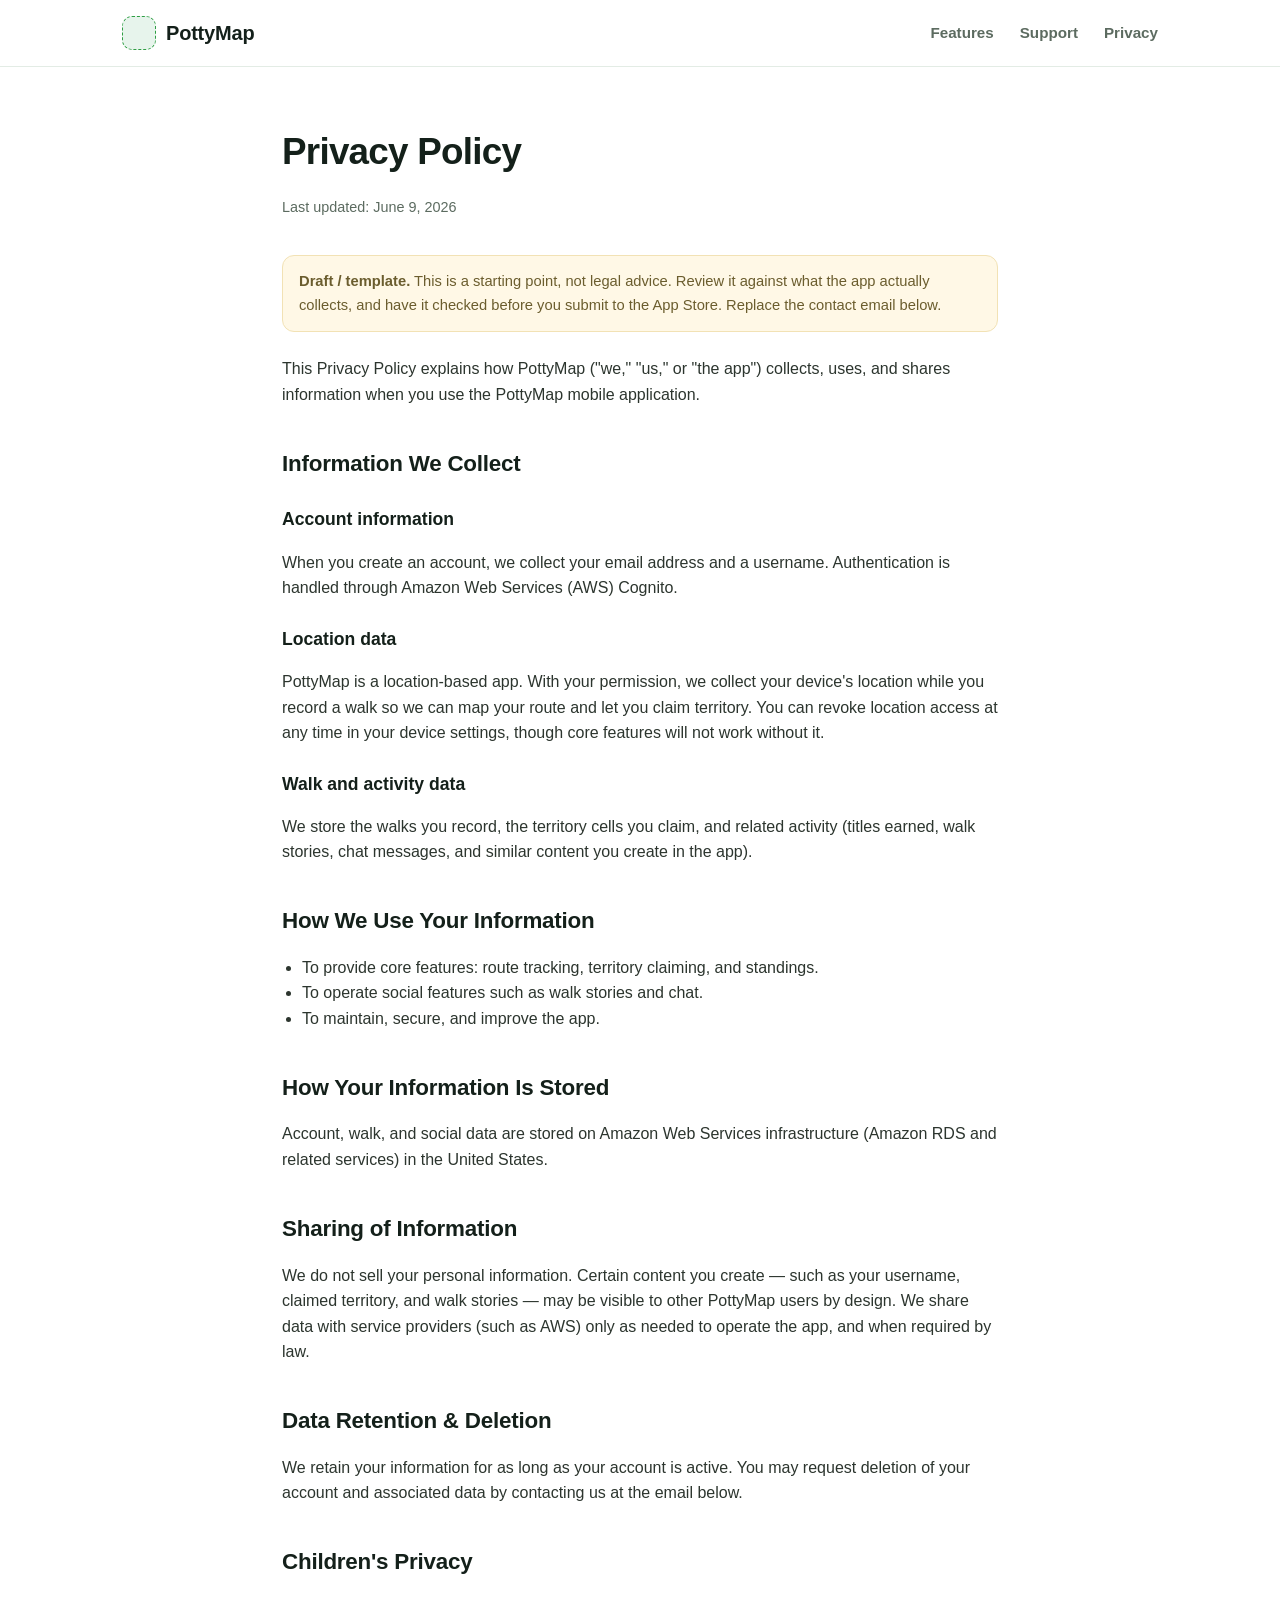
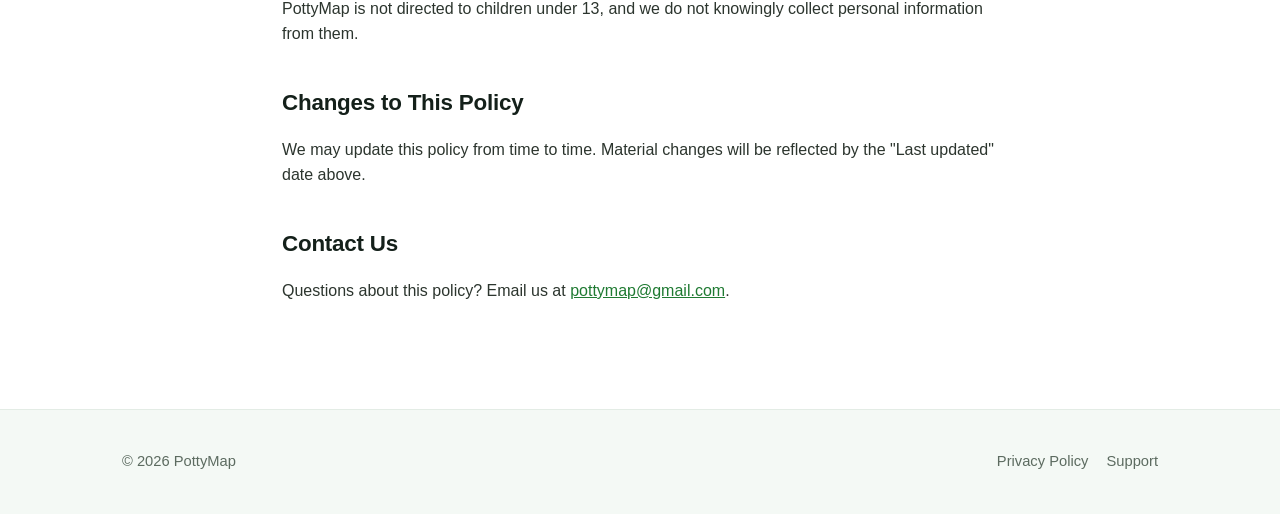
==== privacy.html @ c416c8b4 "Add site pages, images, and rework hero with side-by-side phone screenshots" ====
<!DOCTYPE html>
<html lang="en">
<head>
  <meta charset="UTF-8" />
  <meta name="viewport" content="width=device-width, initial-scale=1.0" />
  <title>Privacy Policy — PottyMap</title>
  <meta name="description" content="How PottyMap collects, uses, and protects your information." />
  <link rel="stylesheet" href="style.css" />
</head>
<body>
  <header class="site-header">
    <div class="container">
      <a class="brand" href="/">
        <span class="logo-mark" aria-hidden="true"></span>
        PottyMap
      </a>
      <nav class="nav">
        <a href="index.html#features">Features</a>
        <a href="support.html">Support</a>
        <a href="privacy.html">Privacy</a>
      </nav>
    </div>
  </header>

  <main class="page">
    <h1>Privacy Policy</h1>
    <p class="updated">Last updated: June 9, 2026</p>

    <div class="note">
      <strong>Draft / template.</strong> This is a starting point, not legal advice.
      Review it against what the app actually collects, and have it checked before
      you submit to the App Store. Replace the contact email below.
    </div>

    <p>
      This Privacy Policy explains how PottyMap ("we," "us," or "the app") collects,
      uses, and shares information when you use the PottyMap mobile application.
    </p>

    <h2>Information We Collect</h2>
    <h3>Account information</h3>
    <p>
      When you create an account, we collect your email address and a username.
      Authentication is handled through Amazon Web Services (AWS) Cognito.
    </p>

    <h3>Location data</h3>
    <p>
      PottyMap is a location-based app. With your permission, we collect your
      device's location while you record a walk so we can map your route and let
      you claim territory. You can revoke location access at any time in your
      device settings, though core features will not work without it.
    </p>

    <h3>Walk and activity data</h3>
    <p>
      We store the walks you record, the territory cells you claim, and related
      activity (titles earned, walk stories, chat messages, and similar content
      you create in the app).
    </p>

    <h2>How We Use Your Information</h2>
    <ul>
      <li>To provide core features: route tracking, territory claiming, and standings.</li>
      <li>To operate social features such as walk stories and chat.</li>
      <li>To maintain, secure, and improve the app.</li>
    </ul>

    <h2>How Your Information Is Stored</h2>
    <p>
      Account, walk, and social data are stored on Amazon Web Services
      infrastructure (Amazon RDS and related services) in the United States.
    </p>

    <h2>Sharing of Information</h2>
    <p>
      We do not sell your personal information. Certain content you create — such
      as your username, claimed territory, and walk stories — may be visible to
      other PottyMap users by design. We share data with service providers (such
      as AWS) only as needed to operate the app, and when required by law.
    </p>

    <h2>Data Retention &amp; Deletion</h2>
    <p>
      We retain your information for as long as your account is active. You may
      request deletion of your account and associated data by contacting us at
      the email below.
    </p>

    <h2>Children's Privacy</h2>
    <p>
      PottyMap is not directed to children under 13, and we do not knowingly
      collect personal information from them.
    </p>

    <h2>Changes to This Policy</h2>
    <p>
      We may update this policy from time to time. Material changes will be
      reflected by the "Last updated" date above.
    </p>

    <h2>Contact Us</h2>
    <p>
      Questions about this policy? Email us at
      <a href="mailto:pottymap@gmail.com">pottymap@gmail.com</a>.
    </p>
  </main>

  <footer class="site-footer">
    <div class="container">
      <span>© 2026 PottyMap</span>
      <div class="footer-links">
        <a href="privacy.html">Privacy Policy</a>
        <a href="support.html">Support</a>
      </div>
    </div>
  </footer>
</body>
</html>
---- style.css ----
/* PottyMap — shared styles
   Plain CSS, no build step. Tweak the variables below to rebrand. */

:root {
  --green: #2f9e44;
  --green-dark: #1f7a32;
  --green-soft: #e7f4ec;
  --ink: #14201a;
  --muted: #5c6b60;
  --bg: #ffffff;
  --bg-soft: #f4f9f5;
  --border: #e3ece5;

  /* accent colors for feature icons */
  --amber: #f59f00;
  --blue: #1c7ed6;
  --pink: #e64980;
  --purple: #7048e8;
  --teal: #0ca678;

  --radius: 18px;
  --maxw: 1080px;
  --font: -apple-system, BlinkMacSystemFont, "Segoe UI", Roboto, Helvetica, Arial, sans-serif;
  --shadow-sm: 0 1px 2px rgba(20, 40, 25, 0.04), 0 6px 18px rgba(20, 40, 25, 0.05);
  --shadow-md: 0 12px 30px rgba(20, 40, 25, 0.10);
  --shadow-lg: 0 34px 64px rgba(20, 40, 25, 0.18);
}

* { box-sizing: border-box; }
html { scroll-behavior: smooth; }

body {
  margin: 0;
  font-family: var(--font);
  color: var(--ink);
  background: var(--bg);
  line-height: 1.6;
  -webkit-font-smoothing: antialiased;
}

a { color: var(--green-dark); }

.container {
  max-width: var(--maxw);
  margin: 0 auto;
  padding: 0 22px;
}

.eyebrow {
  display: inline-block;
  font-size: 0.8rem;
  font-weight: 700;
  letter-spacing: 0.08em;
  text-transform: uppercase;
  color: var(--green-dark);
  margin-bottom: 10px;
}

/* ---------- Header ---------- */
.site-header {
  position: sticky;
  top: 0;
  background: rgba(255, 255, 255, 0.85);
  backdrop-filter: saturate(180%) blur(12px);
  border-bottom: 1px solid var(--border);
  z-index: 20;
}
.site-header .container {
  display: flex;
  align-items: center;
  justify-content: space-between;
  height: 66px;
}
.brand {
  display: flex;
  align-items: center;
  gap: 10px;
  font-weight: 800;
  font-size: 1.25rem;
  letter-spacing: -0.01em;
  color: var(--ink);
  text-decoration: none;
}
/* Logo placeholder — swap for an <img> when a logo exists */
.logo-mark {
  width: 34px;
  height: 34px;
  border-radius: 10px;
  background: var(--green-soft);
  border: 1px dashed var(--green);
}
.nav {
  display: flex;
  align-items: center;
  gap: 26px;
}
.nav a {
  text-decoration: none;
  color: var(--muted);
  font-weight: 600;
  font-size: 0.95rem;
}
.nav a:hover { color: var(--ink); }
.nav .btn { color: #fff; }

/* ---------- Buttons ---------- */
.btn {
  display: inline-block;
  padding: 13px 26px;
  border-radius: 999px;
  font-weight: 700;
  font-size: 0.97rem;
  text-decoration: none;
  border: 1px solid transparent;
  transition: transform 0.08s ease, box-shadow 0.2s ease, background 0.2s ease;
}
.btn:active { transform: translateY(1px); }
.btn-primary {
  background: var(--green);
  color: #fff;
  box-shadow: 0 8px 20px rgba(47, 158, 68, 0.32);
}
.btn-primary:hover { background: var(--green-dark); }
.btn-ghost { background: #fff; color: var(--ink); border-color: var(--border); }
.btn-ghost:hover { background: var(--bg-soft); }
.nav .btn-primary { padding: 10px 20px; box-shadow: none; }

.badge {
  display: inline-flex;
  align-items: center;
  gap: 7px;
  padding: 6px 15px;
  border-radius: 999px;
  background: var(--green-soft);
  color: var(--green-dark);
  font-size: 0.82rem;
  font-weight: 700;
}
.badge::before {
  content: "";
  width: 7px;
  height: 7px;
  border-radius: 50%;
  background: var(--green);
}

/* ---------- Hero ---------- */
.hero {
  position: relative;
  overflow: hidden;
  background:
    radial-gradient(60% 70% at 85% 0%, rgba(47, 158, 68, 0.10), transparent 60%),
    radial-gradient(50% 60% at 0% 100%, rgba(245, 159, 0, 0.10), transparent 55%),
    linear-gradient(180deg, var(--bg-soft), var(--bg));
}
.hero .container {
  display: grid;
  grid-template-columns: 1.05fr 0.95fr;
  gap: 48px;
  align-items: center;
  padding-top: 84px;
  padding-bottom: 84px;
}
.hero h1 {
  font-size: clamp(2.1rem, 5vw, 3.6rem);
  line-height: 1.07;
  letter-spacing: -0.025em;
  margin: 16px 0 18px;
  overflow-wrap: break-word;
}
.hero h1 .hl { color: var(--green-dark); }
.hero-copy p {
  font-size: 1.18rem;
  color: var(--muted);
  max-width: 520px;
  margin: 0 0 30px;
}
.cta-row { display: flex; gap: 14px; flex-wrap: wrap; }

.hero-visual {
  position: relative;
  display: flex;
  justify-content: center;
}
.hero-visual::before {
  content: "";
  position: absolute;
  width: 360px;
  height: 360px;
  border-radius: 50%;
  background: radial-gradient(circle, rgba(47, 158, 68, 0.22), transparent 70%);
  top: 50%;
  left: 50%;
  transform: translate(-50%, -50%);
  z-index: 0;
}
.hero-visual .phone { position: relative; z-index: 1; }

/* ---------- Phone frame ---------- */
.phone {
  width: 168px;
  padding: 6px;
  border-radius: 26px;
  background: #14201a;
  box-shadow: var(--shadow-lg);
}
.phone img {
  display: block;
  width: 100%;
  height: auto;
  border-radius: 20px;
}
.phone-row {
  display: flex;
  align-items: center;
  gap: 22px;
}
.phone-row .phone-back { transform: rotate(-4deg) translateY(12px); }
.phone-row .phone-front { transform: rotate(3deg); }

/* ---------- Sections ---------- */
section { padding: 86px 0; }
.section-head { text-align: center; max-width: 600px; margin: 0 auto 52px; }
.section-title {
  font-size: clamp(1.8rem, 3.4vw, 2.4rem);
  letter-spacing: -0.02em;
  margin: 8px 0 10px;
}
.section-sub { color: var(--muted); margin: 0; font-size: 1.08rem; }

/* ---------- Features ---------- */
.features {
  display: grid;
  grid-template-columns: repeat(auto-fit, minmax(280px, 1fr));
  gap: 22px;
}
.card {
  background: #fff;
  border: 1px solid var(--border);
  border-radius: var(--radius);
  padding: 28px;
  box-shadow: var(--shadow-sm);
  transition: transform 0.18s ease, box-shadow 0.18s ease;
}
.card:hover { transform: translateY(-4px); box-shadow: var(--shadow-md); }
.card h3 { margin: 0 0 8px; font-size: 1.18rem; letter-spacing: -0.01em; }
.card p { margin: 0; color: var(--muted); font-size: 0.98rem; }
.card .icon {
  width: 52px;
  height: 52px;
  border-radius: 14px;
  display: flex;
  align-items: center;
  justify-content: center;
  font-size: 1.6rem;
  margin-bottom: 18px;
}
/* per-card accent tints */
.icon.c-green  { background: rgba(47, 158, 68, 0.13); }
.icon.c-blue   { background: rgba(28, 126, 214, 0.13); }
.icon.c-amber  { background: rgba(245, 159, 0, 0.16); }
.icon.c-pink   { background: rgba(230, 73, 128, 0.13); }
.icon.c-purple { background: rgba(112, 72, 232, 0.13); }
.icon.c-teal   { background: rgba(12, 166, 120, 0.14); }

/* ---------- Spotlight ---------- */
.spotlight { background: var(--bg-soft); }
.spotlight .section-head { margin-bottom: 32px; }
.ticks { list-style: none; padding: 0; margin: 0; display: grid; gap: 12px; }
.ticks-center { max-width: 420px; margin: 0 auto; }
.ticks li {
  display: flex;
  align-items: flex-start;
  gap: 12px;
  font-weight: 500;
}
.ticks li::before {
  content: "✓";
  flex: none;
  width: 24px;
  height: 24px;
  border-radius: 50%;
  background: var(--green-soft);
  color: var(--green-dark);
  font-size: 0.85rem;
  font-weight: 800;
  display: flex;
  align-items: center;
  justify-content: center;
  margin-top: 2px;
}

/* ---------- Final CTA ---------- */
.cta-band { text-align: center; }
.cta-band .inner {
  background: linear-gradient(135deg, var(--green), var(--green-dark));
  border-radius: 26px;
  padding: 56px 28px;
  color: #fff;
  box-shadow: var(--shadow-md);
}
.cta-band h2 { font-size: clamp(1.7rem, 3.4vw, 2.3rem); margin: 0 0 10px; letter-spacing: -0.02em; }
.cta-band p { margin: 0 auto 26px; opacity: 0.92; max-width: 460px; font-size: 1.08rem; }
.cta-band .btn-ghost { border-color: rgba(255, 255, 255, 0.55); background: transparent; color: #fff; }
.cta-band .btn-ghost:hover { background: rgba(255, 255, 255, 0.12); }

/* ---------- Content pages (privacy / support) ---------- */
.page {
  max-width: 760px;
  margin: 0 auto;
  padding: 56px 22px 90px;
}
.page h1 { font-size: 2.3rem; margin: 0 0 6px; letter-spacing: -0.02em; }
.page .updated { color: var(--muted); font-size: 0.9rem; margin-bottom: 36px; }
.page h2 { font-size: 1.4rem; margin: 38px 0 10px; letter-spacing: -0.01em; }
.page h3 { font-size: 1.1rem; margin: 24px 0 8px; }
.page p, .page li { color: #2c352e; }
.page ul { padding-left: 20px; }
.note {
  background: #fff8e6;
  border: 1px solid #f2e2b5;
  border-radius: 12px;
  padding: 14px 16px;
  font-size: 0.92rem;
  color: #6b5d2e;
  margin: 24px 0;
}

/* ---------- Footer ---------- */
.site-footer {
  border-top: 1px solid var(--border);
  background: var(--bg-soft);
  padding: 40px 0;
  color: var(--muted);
  font-size: 0.92rem;
}
.site-footer .container {
  display: flex;
  justify-content: space-between;
  align-items: center;
  flex-wrap: wrap;
  gap: 16px;
}
.site-footer a { color: var(--muted); text-decoration: none; margin-left: 18px; }
.site-footer a:first-child { margin-left: 0; }
.site-footer a:hover { color: var(--ink); }
.footer-links { display: flex; flex-wrap: wrap; }

/* ---------- Responsive ---------- */
@media (max-width: 880px) {
  section { padding: 64px 0; }
  .hero .container {
    grid-template-columns: 1fr;
    text-align: center;
    padding-top: 60px;
    padding-bottom: 64px;
    gap: 40px;
  }
  .hero-copy p { margin-left: auto; margin-right: auto; }
  .cta-row { justify-content: center; }
  .phone-row { justify-content: center; }
  .phone { width: 138px; }
}

@media (max-width: 560px) {
  .brand { font-size: 1.05rem; gap: 8px; }
  .logo-mark { width: 28px; height: 28px; border-radius: 8px; }
  .nav { gap: 12px; }
  .nav a { font-size: 0.85rem; }
  .nav .btn-primary { padding: 8px 14px; }
}
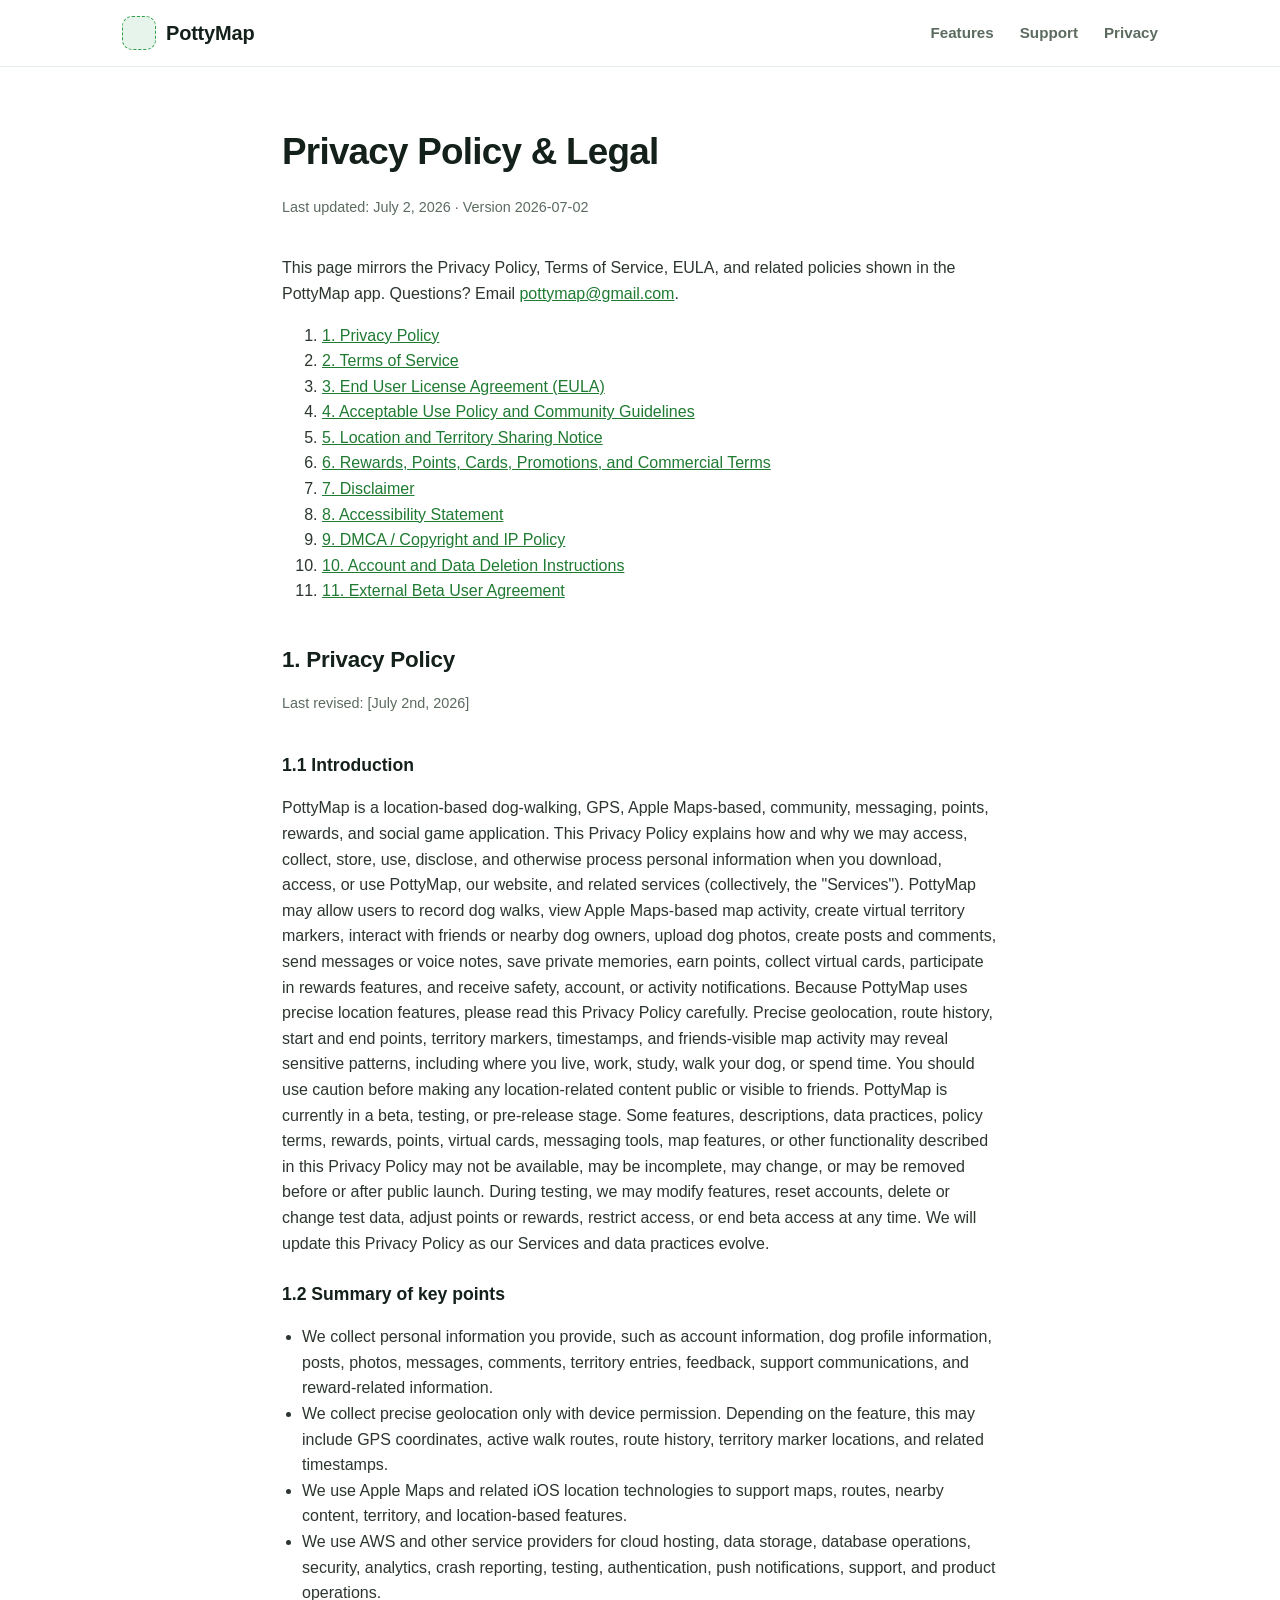
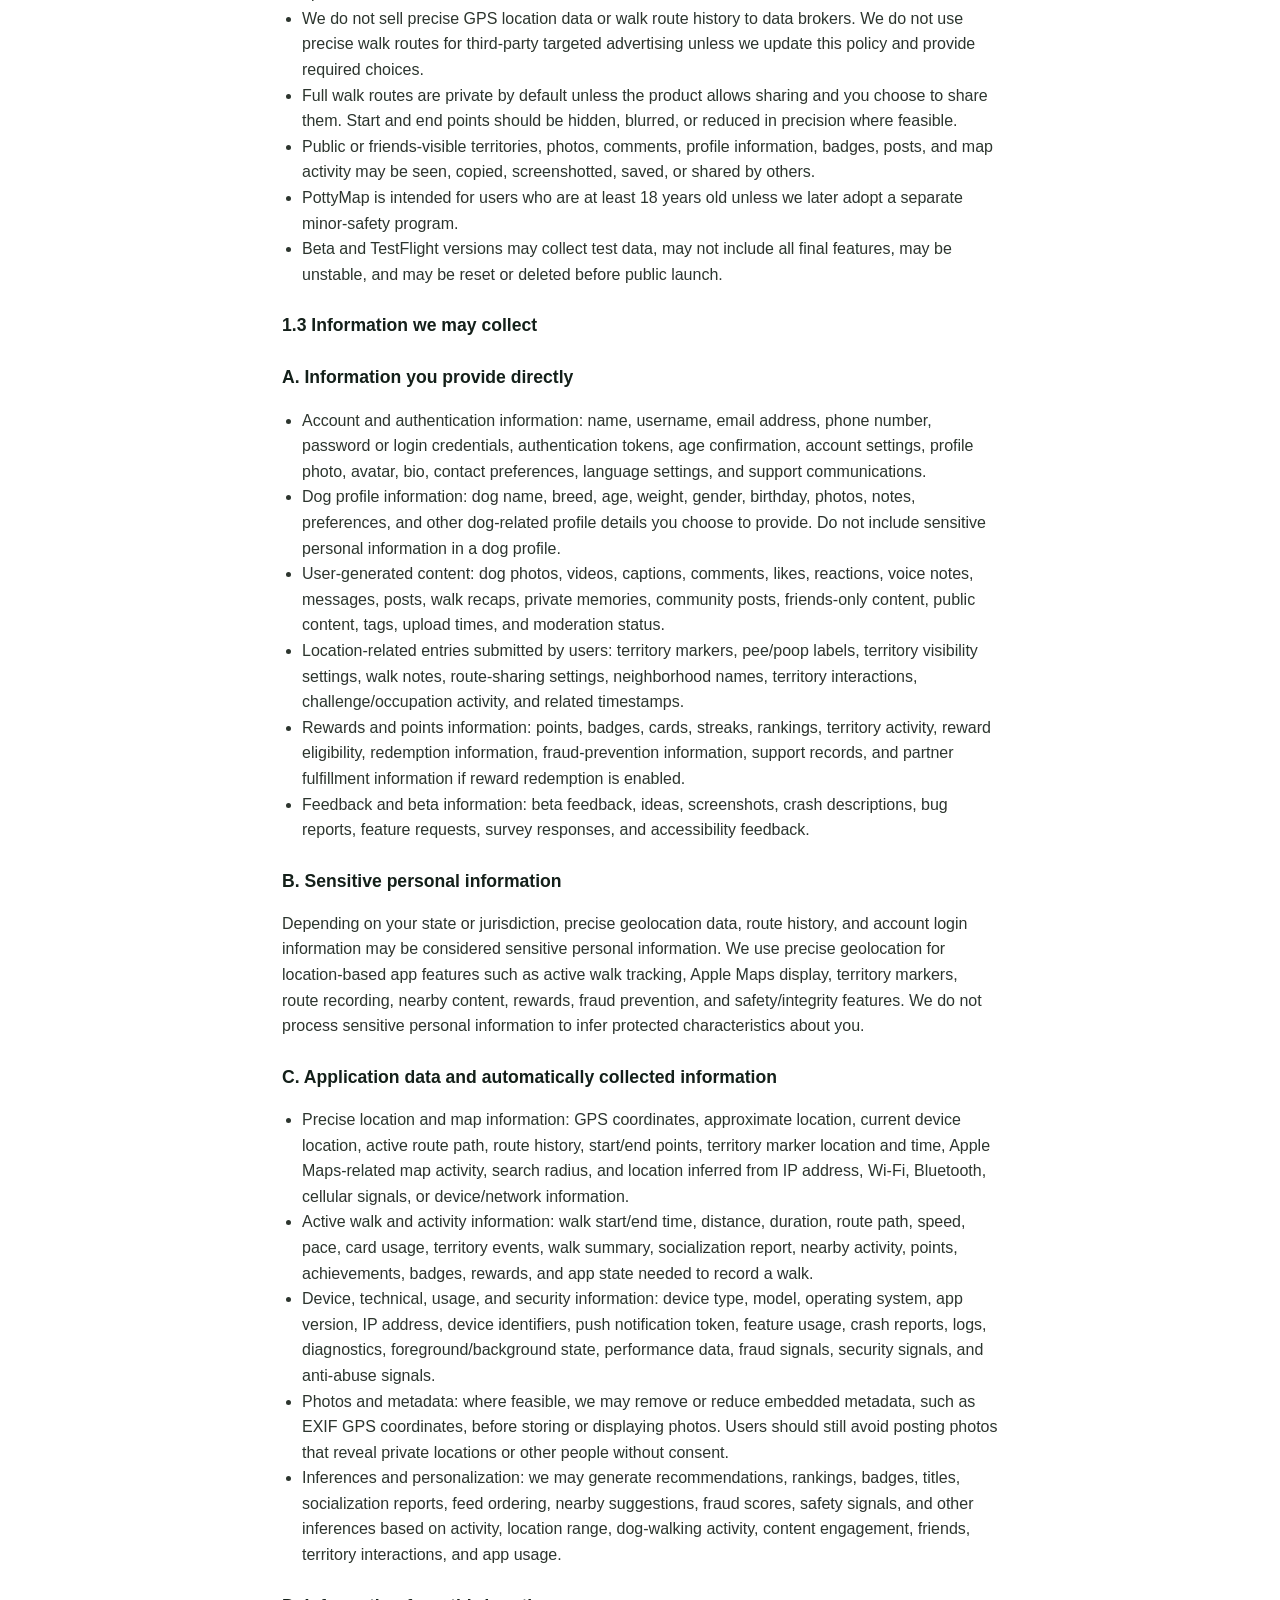
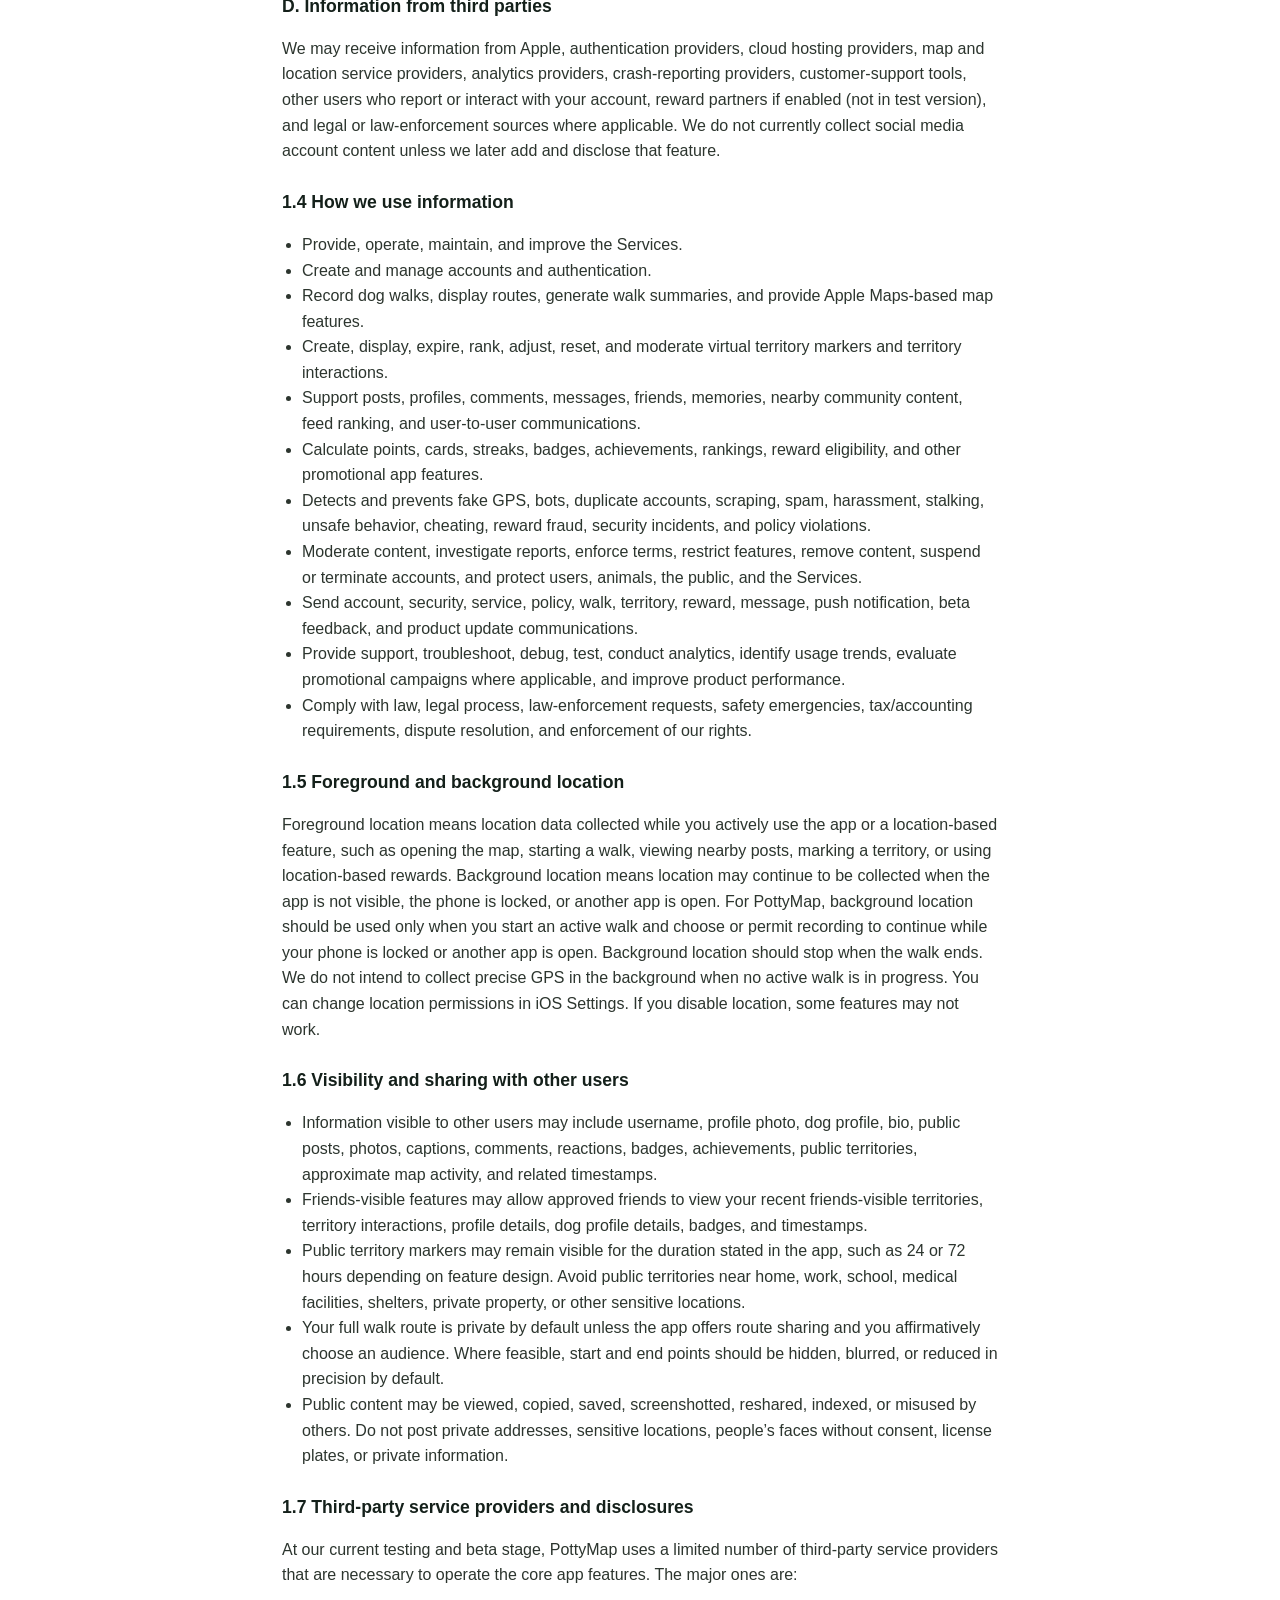
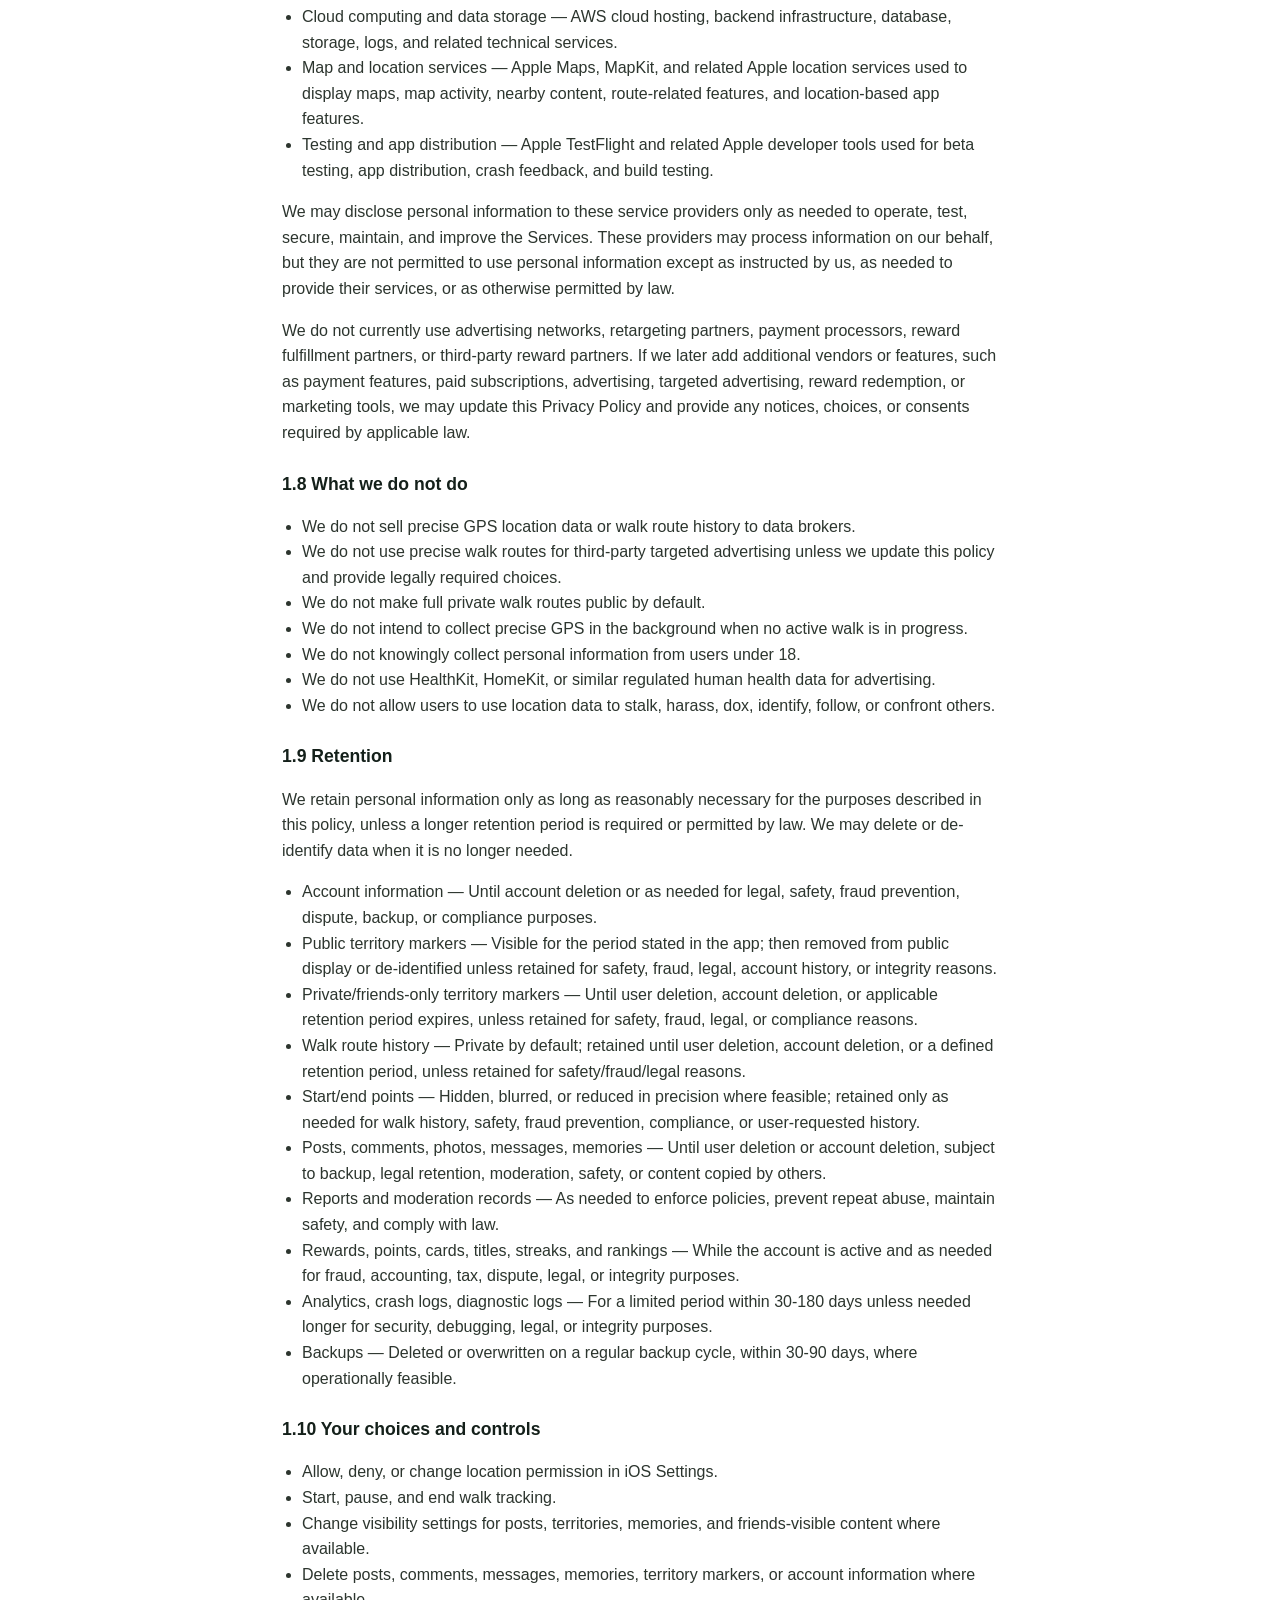
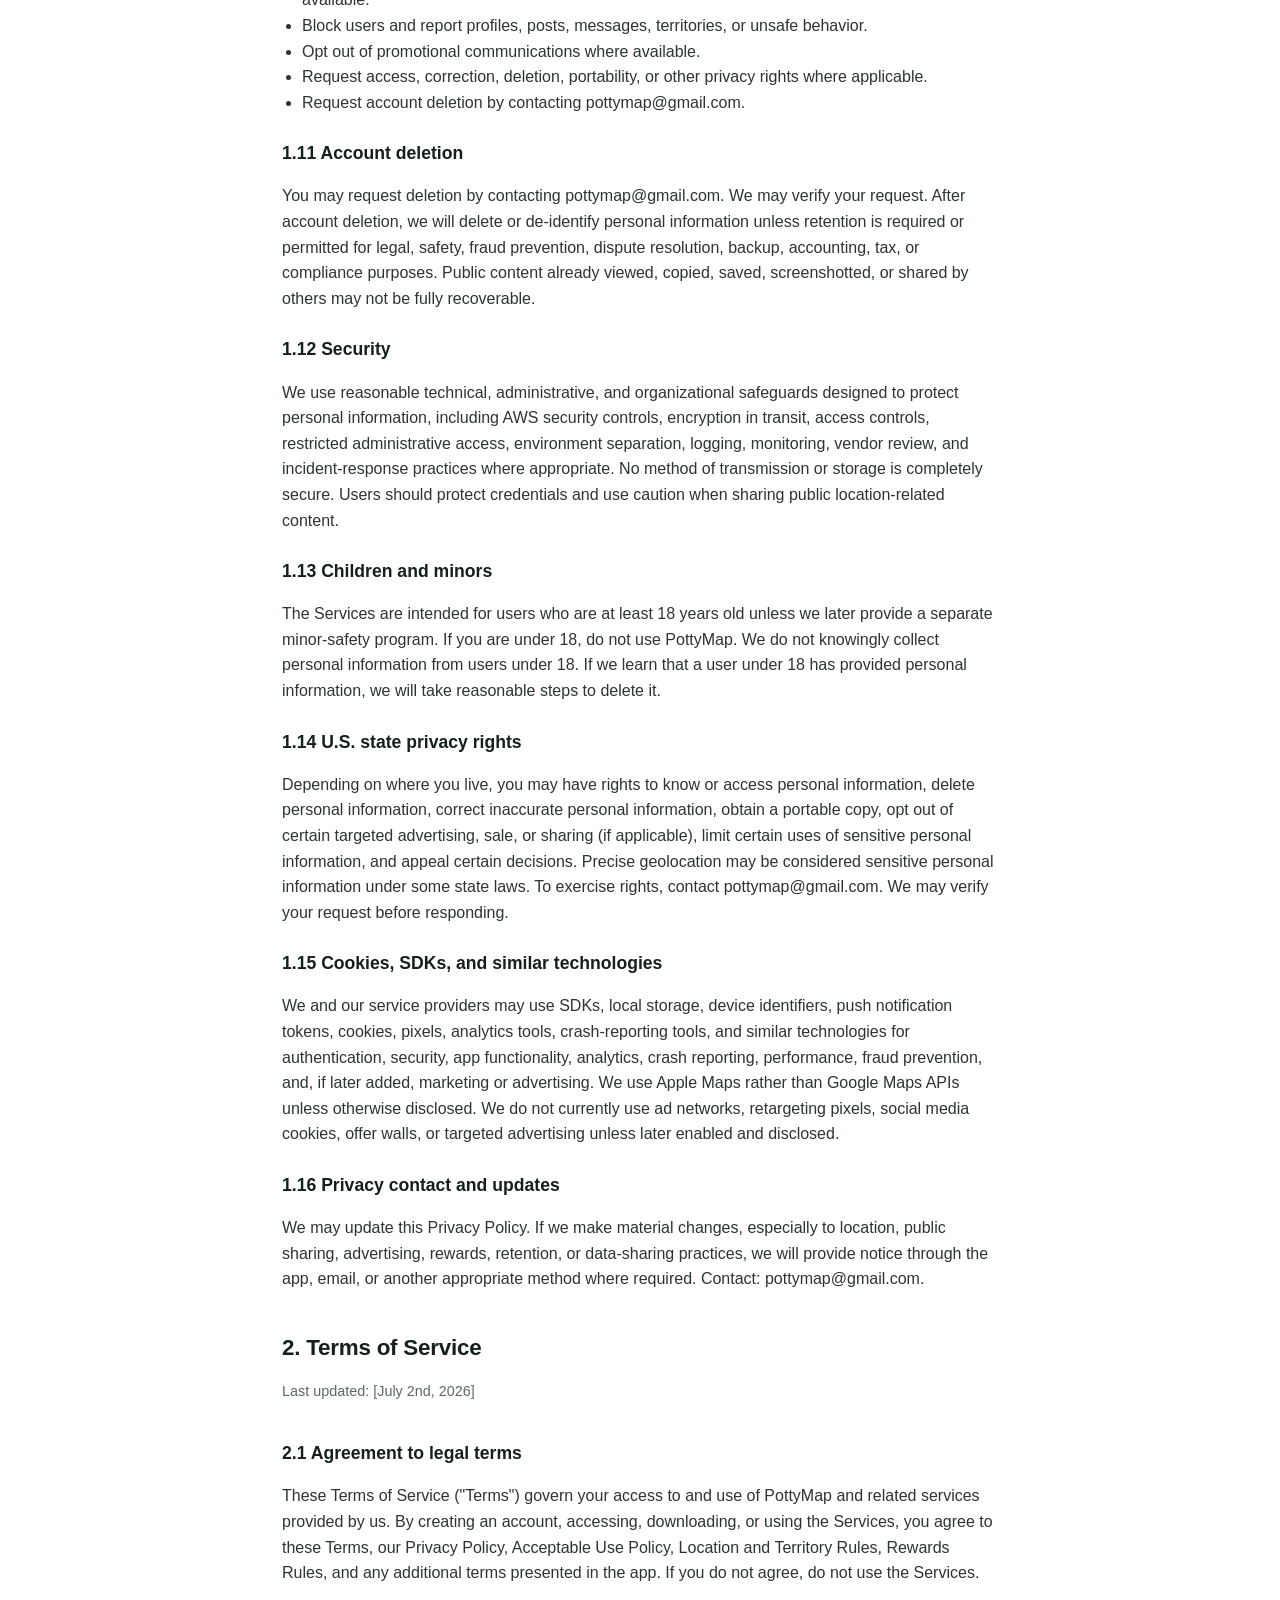
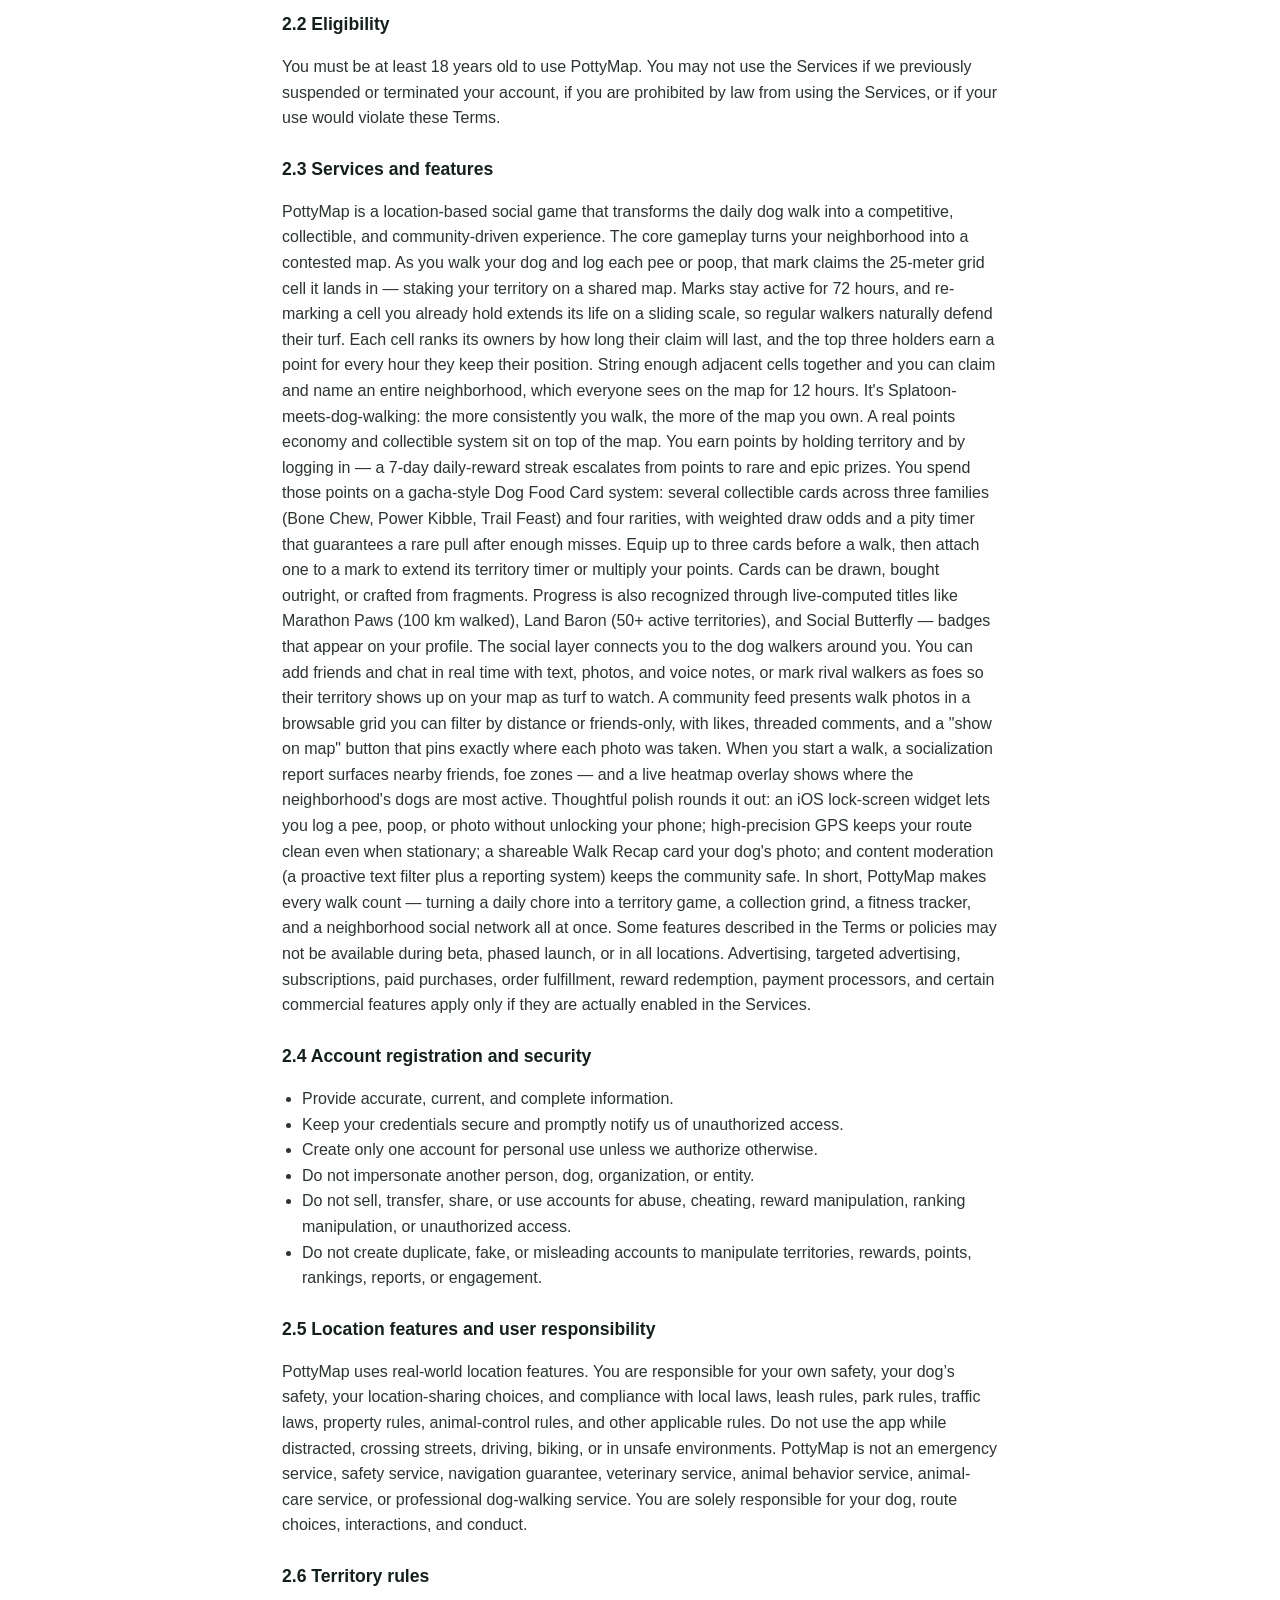
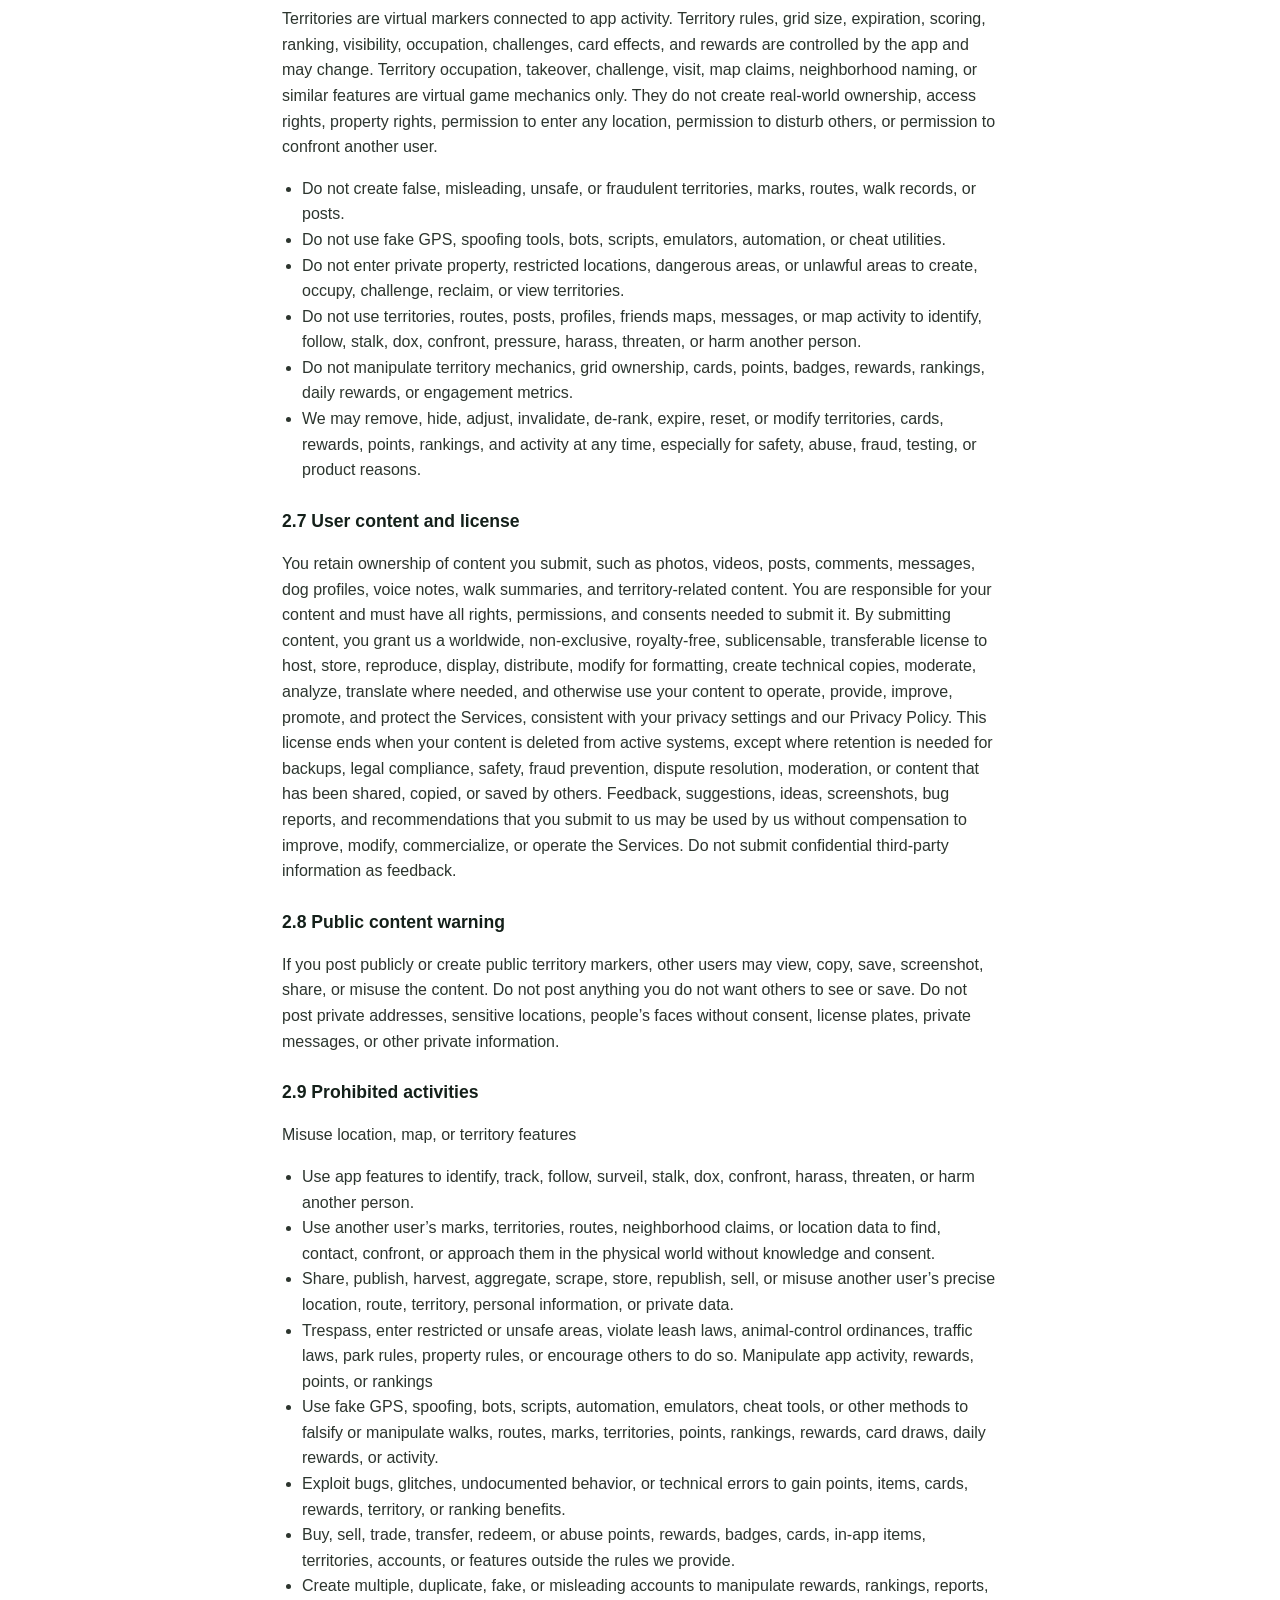
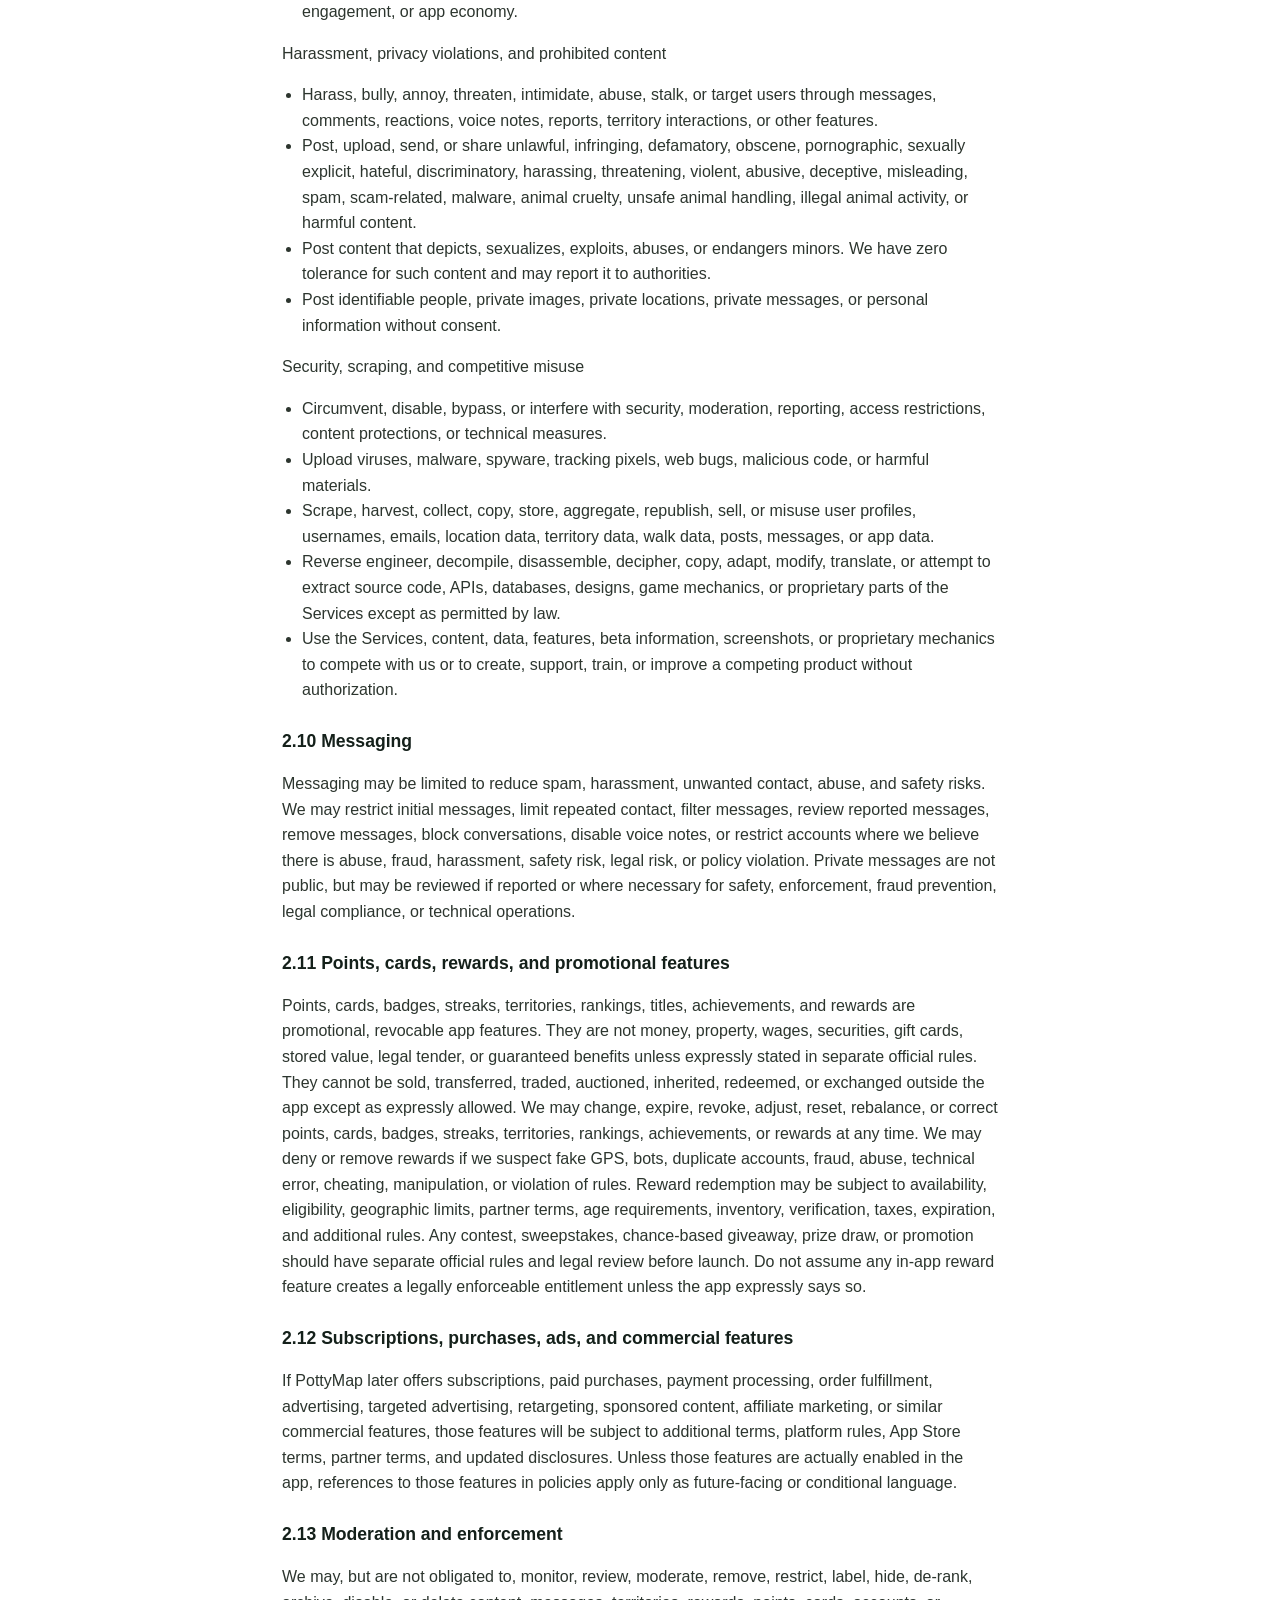
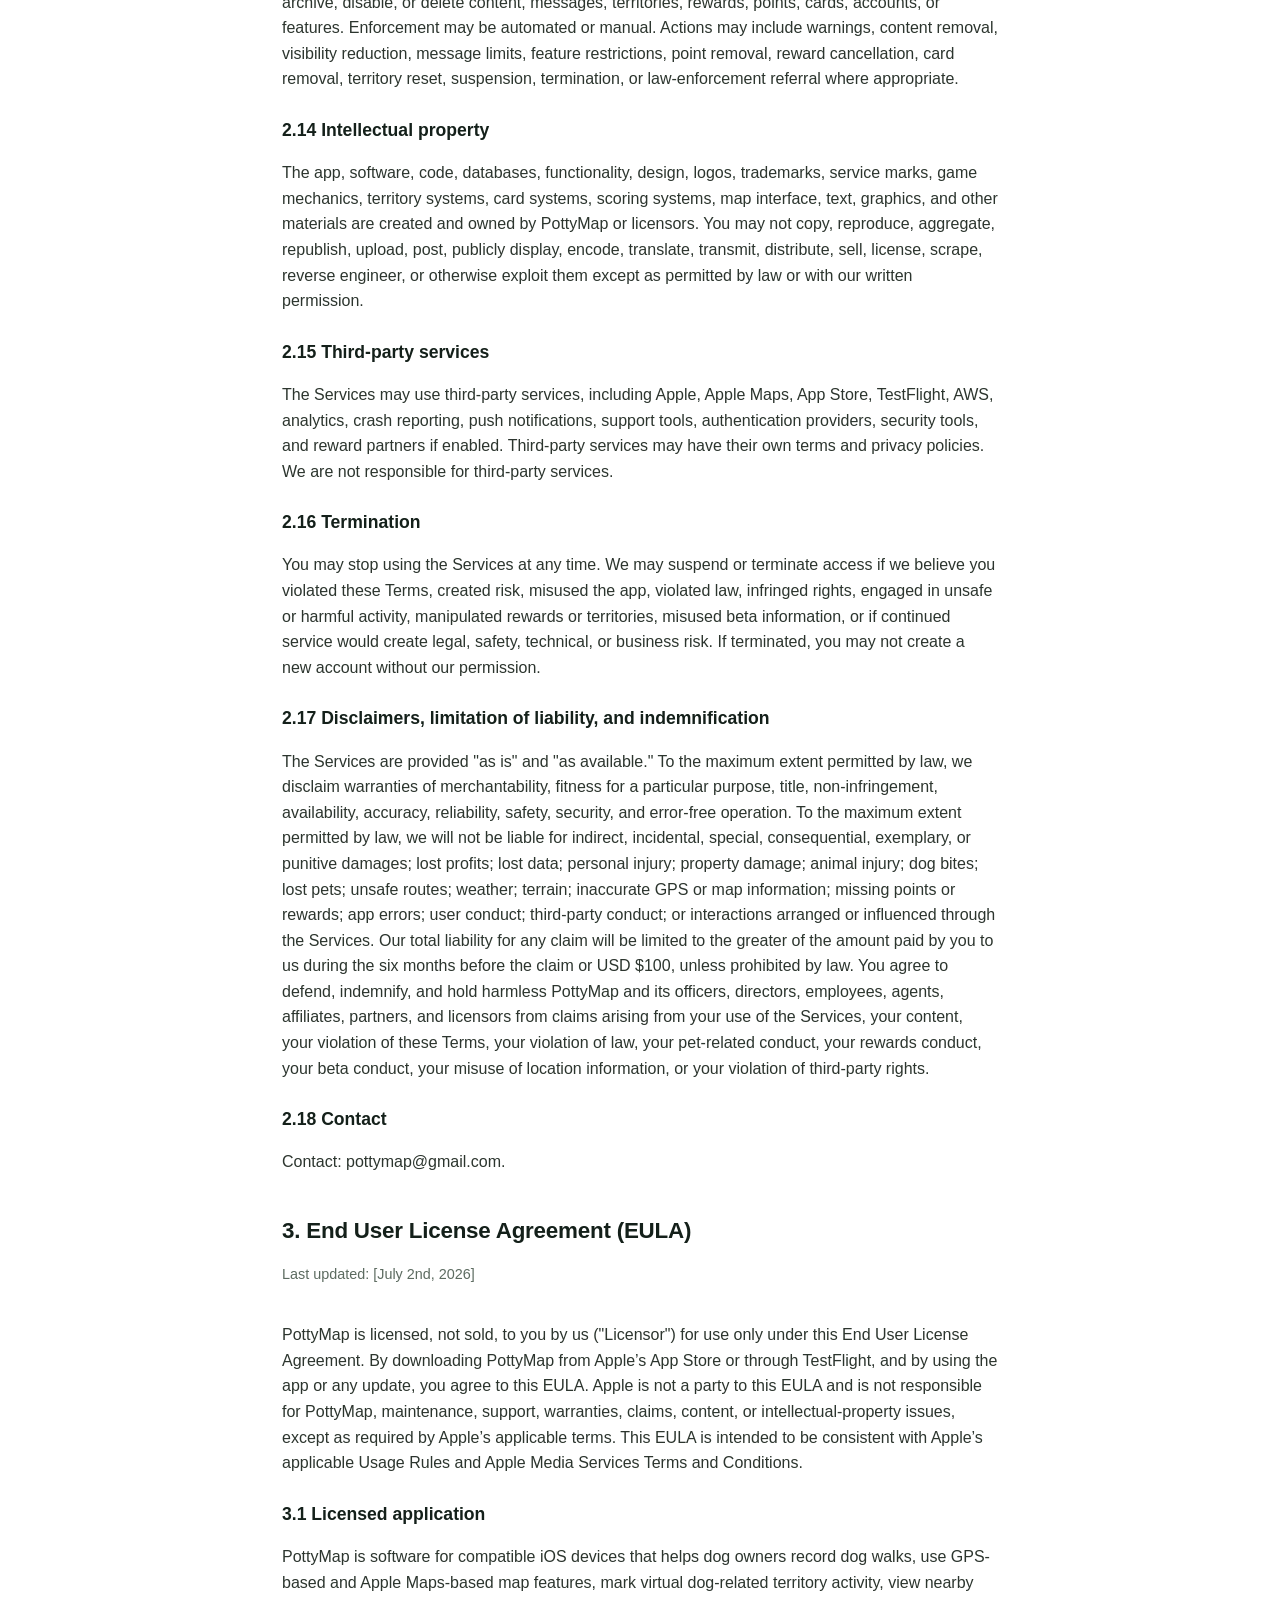
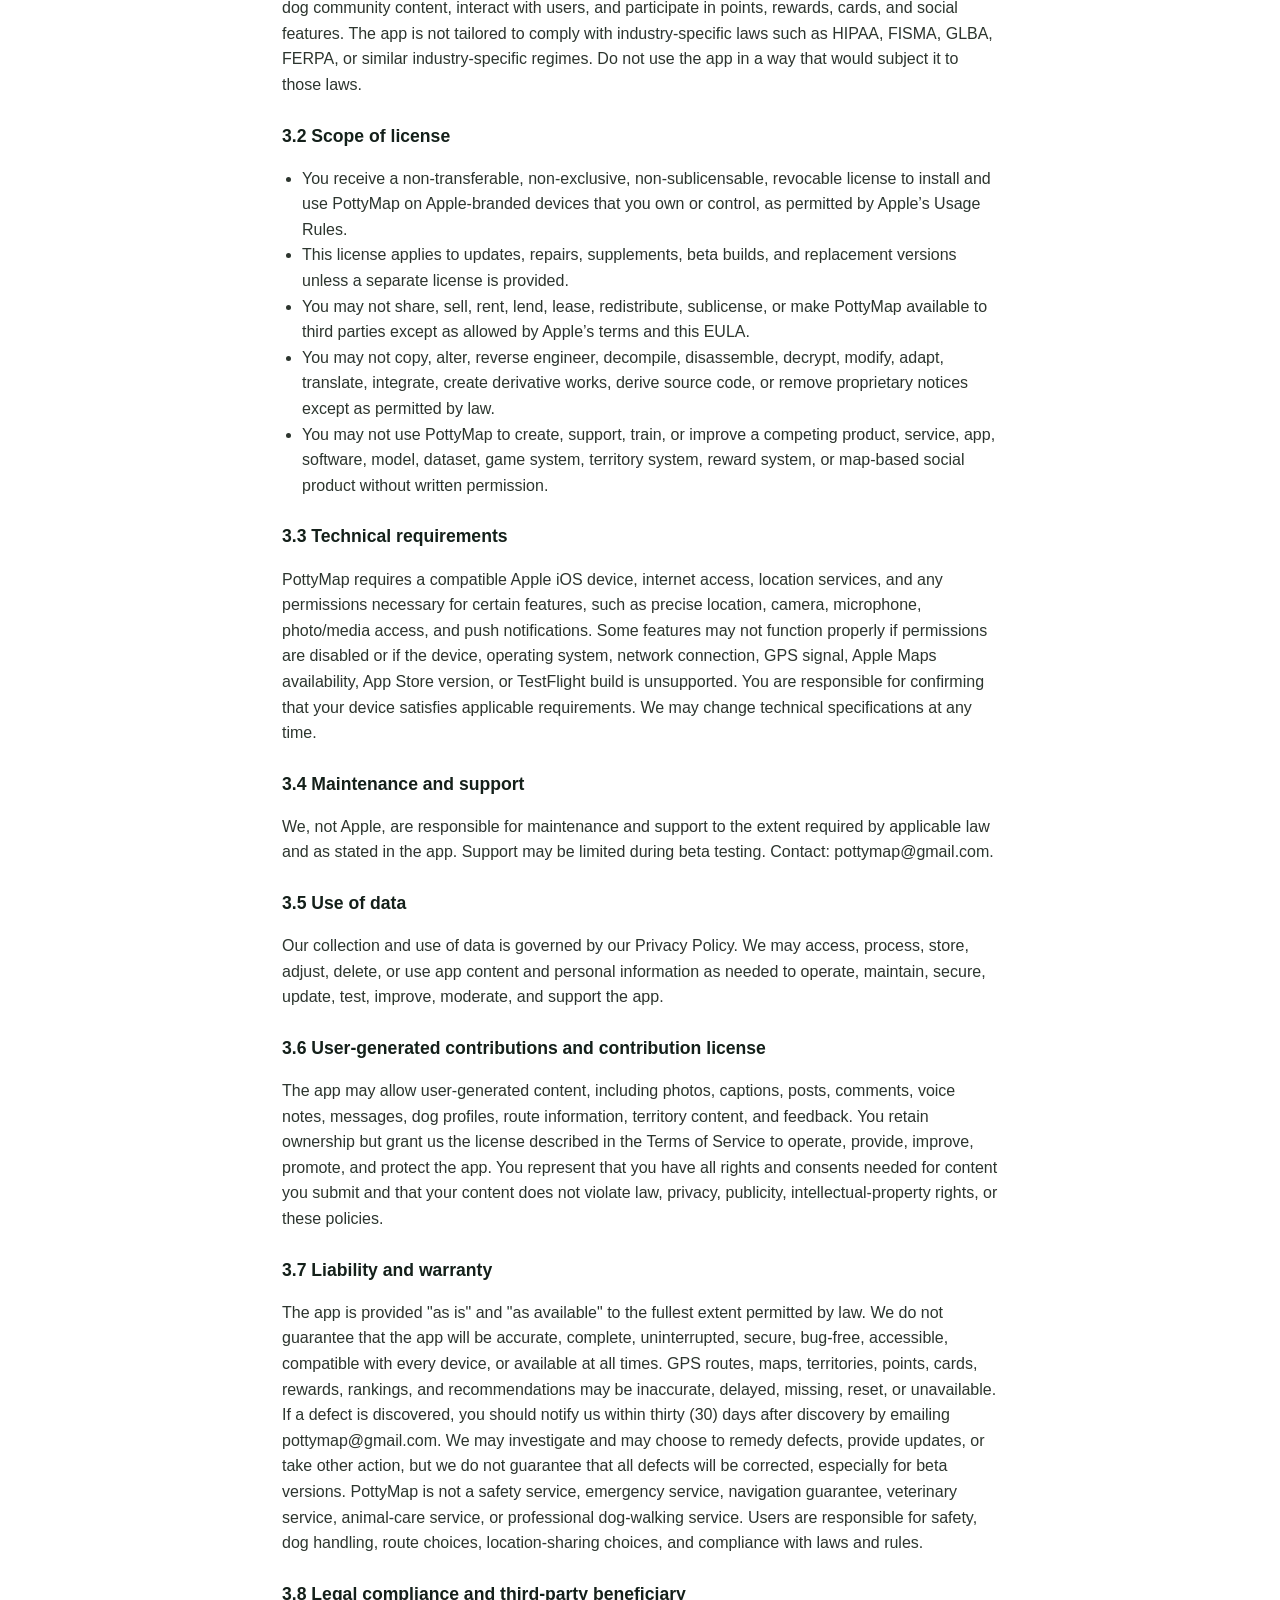
==== commit 5cf94753: "Update privacy policy to current in-app policy (v2026-07-02) Replaces the June-2026 draft with the f" ====
--- a/privacy.html
+++ b/privacy.html
@@ -3,8 +3,8 @@
 <head>
   <meta charset="UTF-8" />
   <meta name="viewport" content="width=device-width, initial-scale=1.0" />
-  <title>Privacy Policy — PottyMap</title>
-  <meta name="description" content="How PottyMap collects, uses, and protects your information." />
+  <title>Privacy Policy &amp; Legal — PottyMap</title>
+  <meta name="description" content="PottyMap Privacy Policy, Terms of Service, EULA, and related legal policies." />
   <link rel="stylesheet" href="style.css" />
 </head>
 <body>
@@ -23,87 +23,374 @@
   </header>
 
   <main class="page">
-    <h1>Privacy Policy</h1>
-    <p class="updated">Last updated: June 9, 2026</p>
-
-    <div class="note">
-      <strong>Draft / template.</strong> This is a starting point, not legal advice.
-      Review it against what the app actually collects, and have it checked before
-      you submit to the App Store. Replace the contact email below.
-    </div>
-
-    <p>
-      This Privacy Policy explains how PottyMap ("we," "us," or "the app") collects,
-      uses, and shares information when you use the PottyMap mobile application.
-    </p>
-
-    <h2>Information We Collect</h2>
-    <h3>Account information</h3>
-    <p>
-      When you create an account, we collect your email address and a username.
-      Authentication is handled through Amazon Web Services (AWS) Cognito.
-    </p>
-
-    <h3>Location data</h3>
-    <p>
-      PottyMap is a location-based app. With your permission, we collect your
-      device's location while you record a walk so we can map your route and let
-      you claim territory. You can revoke location access at any time in your
-      device settings, though core features will not work without it.
-    </p>
-
-    <h3>Walk and activity data</h3>
-    <p>
-      We store the walks you record, the territory cells you claim, and related
-      activity (titles earned, walk stories, chat messages, and similar content
-      you create in the app).
-    </p>
-
-    <h2>How We Use Your Information</h2>
-    <ul>
-      <li>To provide core features: route tracking, territory claiming, and standings.</li>
-      <li>To operate social features such as walk stories and chat.</li>
-      <li>To maintain, secure, and improve the app.</li>
-    </ul>
-
-    <h2>How Your Information Is Stored</h2>
-    <p>
-      Account, walk, and social data are stored on Amazon Web Services
-      infrastructure (Amazon RDS and related services) in the United States.
-    </p>
-
-    <h2>Sharing of Information</h2>
-    <p>
-      We do not sell your personal information. Certain content you create — such
-      as your username, claimed territory, and walk stories — may be visible to
-      other PottyMap users by design. We share data with service providers (such
-      as AWS) only as needed to operate the app, and when required by law.
-    </p>
-
-    <h2>Data Retention &amp; Deletion</h2>
-    <p>
-      We retain your information for as long as your account is active. You may
-      request deletion of your account and associated data by contacting us at
-      the email below.
-    </p>
-
-    <h2>Children's Privacy</h2>
-    <p>
-      PottyMap is not directed to children under 13, and we do not knowingly
-      collect personal information from them.
-    </p>
-
-    <h2>Changes to This Policy</h2>
-    <p>
-      We may update this policy from time to time. Material changes will be
-      reflected by the "Last updated" date above.
-    </p>
-
-    <h2>Contact Us</h2>
-    <p>
-      Questions about this policy? Email us at
-      <a href="mailto:pottymap@gmail.com">pottymap@gmail.com</a>.
-    </p>
+    <h1>Privacy Policy &amp; Legal</h1>
+    <p class="updated">Last updated: July 2, 2026 &middot; Version 2026-07-02</p>
+    <p>This page mirrors the Privacy Policy, Terms of Service, EULA, and related policies shown in the PottyMap app. Questions? Email <a href="mailto:pottymap@gmail.com">pottymap@gmail.com</a>.</p>
+
+    <nav aria-label="Contents">
+      <ol>
+      <li><a href="#privacy">1. Privacy Policy</a></li>
+      <li><a href="#terms">2. Terms of Service</a></li>
+      <li><a href="#eula">3. End User License Agreement (EULA)</a></li>
+      <li><a href="#community">4. Acceptable Use Policy and Community Guidelines</a></li>
+      <li><a href="#location">5. Location and Territory Sharing Notice</a></li>
+      <li><a href="#rewards">6. Rewards, Points, Cards, Promotions, and Commercial Terms</a></li>
+      <li><a href="#disclaimer">7. Disclaimer</a></li>
+      <li><a href="#accessibility">8. Accessibility Statement</a></li>
+      <li><a href="#dmca">9. DMCA / Copyright and IP Policy</a></li>
+      <li><a href="#deletion">10. Account and Data Deletion Instructions</a></li>
+      <li><a href="#beta">11. External Beta User Agreement</a></li>
+      </ol>
+    </nav>
+
+    <h2 id="privacy">1. Privacy Policy</h2>
+    <p class="updated">Last revised: [July 2nd, 2026]</p>
+    <h3>1.1 Introduction</h3>
+    <p>PottyMap is a location-based dog-walking, GPS, Apple Maps-based, community, messaging, points, rewards, and social game application. This Privacy Policy explains how and why we may access, collect, store, use, disclose, and otherwise process personal information when you download, access, or use PottyMap, our website, and related services (collectively, the "Services"). PottyMap may allow users to record dog walks, view Apple Maps-based map activity, create virtual territory markers, interact with friends or nearby dog owners, upload dog photos, create posts and comments, send messages or voice notes, save private memories, earn points, collect virtual cards, participate in rewards features, and receive safety, account, or activity notifications. Because PottyMap uses precise location features, please read this Privacy Policy carefully. Precise geolocation, route history, start and end points, territory markers, timestamps, and friends-visible map activity may reveal sensitive patterns, including where you live, work, study, walk your dog, or spend time. You should use caution before making any location-related content public or visible to friends. PottyMap is currently in a beta, testing, or pre-release stage. Some features, descriptions, data practices, policy terms, rewards, points, virtual cards, messaging tools, map features, or other functionality described in this Privacy Policy may not be available, may be incomplete, may change, or may be removed before or after public launch. During testing, we may modify features, reset accounts, delete or change test data, adjust points or rewards, restrict access, or end beta access at any time. We will update this Privacy Policy as our Services and data practices evolve.</p>
+    <h3>1.2 Summary of key points</h3>
+    <ul>
+      <li>We collect personal information you provide, such as account information, dog profile information, posts, photos, messages, comments, territory entries, feedback, support communications, and reward-related information.</li>
+      <li>We collect precise geolocation only with device permission. Depending on the feature, this may include GPS coordinates, active walk routes, route history, territory marker locations, and related timestamps.</li>
+      <li>We use Apple Maps and related iOS location technologies to support maps, routes, nearby content, territory, and location-based features.</li>
+      <li>We use AWS and other service providers for cloud hosting, data storage, database operations, security, analytics, crash reporting, testing, authentication, push notifications, support, and product operations.</li>
+      <li>We do not sell precise GPS location data or walk route history to data brokers. We do not use precise walk routes for third-party targeted advertising unless we update this policy and provide required choices.</li>
+      <li>Full walk routes are private by default unless the product allows sharing and you choose to share them. Start and end points should be hidden, blurred, or reduced in precision where feasible.</li>
+      <li>Public or friends-visible territories, photos, comments, profile information, badges, posts, and map activity may be seen, copied, screenshotted, saved, or shared by others.</li>
+      <li>PottyMap is intended for users who are at least 18 years old unless we later adopt a separate minor-safety program.</li>
+      <li>Beta and TestFlight versions may collect test data, may not include all final features, may be unstable, and may be reset or deleted before public launch.</li>
+    </ul>
+    <h3>1.3 Information we may collect</h3>
+    <h3>A. Information you provide directly</h3>
+    <ul>
+      <li>Account and authentication information: name, username, email address, phone number, password or login credentials, authentication tokens, age confirmation, account settings, profile photo, avatar, bio, contact preferences, language settings, and support communications.</li>
+      <li>Dog profile information: dog name, breed, age, weight, gender, birthday, photos, notes, preferences, and other dog-related profile details you choose to provide. Do not include sensitive personal information in a dog profile.</li>
+      <li>User-generated content: dog photos, videos, captions, comments, likes, reactions, voice notes, messages, posts, walk recaps, private memories, community posts, friends-only content, public content, tags, upload times, and moderation status.</li>
+      <li>Location-related entries submitted by users: territory markers, pee/poop labels, territory visibility settings, walk notes, route-sharing settings, neighborhood names, territory interactions, challenge/occupation activity, and related timestamps.</li>
+      <li>Rewards and points information: points, badges, cards, streaks, rankings, territory activity, reward eligibility, redemption information, fraud-prevention information, support records, and partner fulfillment information if reward redemption is enabled.</li>
+      <li>Feedback and beta information: beta feedback, ideas, screenshots, crash descriptions, bug reports, feature requests, survey responses, and accessibility feedback.</li>
+    </ul>
+    <h3>B. Sensitive personal information</h3>
+    <p>Depending on your state or jurisdiction, precise geolocation data, route history, and account login information may be considered sensitive personal information. We use precise geolocation for location-based app features such as active walk tracking, Apple Maps display, territory markers, route recording, nearby content, rewards, fraud prevention, and safety/integrity features. We do not process sensitive personal information to infer protected characteristics about you.</p>
+    <h3>C. Application data and automatically collected information</h3>
+    <ul>
+      <li>Precise location and map information: GPS coordinates, approximate location, current device location, active route path, route history, start/end points, territory marker location and time, Apple Maps-related map activity, search radius, and location inferred from IP address, Wi-Fi, Bluetooth, cellular signals, or device/network information.</li>
+      <li>Active walk and activity information: walk start/end time, distance, duration, route path, speed, pace, card usage, territory events, walk summary, socialization report, nearby activity, points, achievements, badges, rewards, and app state needed to record a walk.</li>
+      <li>Device, technical, usage, and security information: device type, model, operating system, app version, IP address, device identifiers, push notification token, feature usage, crash reports, logs, diagnostics, foreground/background state, performance data, fraud signals, security signals, and anti-abuse signals.</li>
+      <li>Photos and metadata: where feasible, we may remove or reduce embedded metadata, such as EXIF GPS coordinates, before storing or displaying photos. Users should still avoid posting photos that reveal private locations or other people without consent.</li>
+      <li>Inferences and personalization: we may generate recommendations, rankings, badges, titles, socialization reports, feed ordering, nearby suggestions, fraud scores, safety signals, and other inferences based on activity, location range, dog-walking activity, content engagement, friends, territory interactions, and app usage.</li>
+    </ul>
+    <h3>D. Information from third parties</h3>
+    <p>We may receive information from Apple, authentication providers, cloud hosting providers, map and location service providers, analytics providers, crash-reporting providers, customer-support tools, other users who report or interact with your account, reward partners if enabled (not in test version), and legal or law-enforcement sources where applicable. We do not currently collect social media account content unless we later add and disclose that feature.</p>
+    <h3>1.4 How we use information</h3>
+    <ul>
+      <li>Provide, operate, maintain, and improve the Services.</li>
+      <li>Create and manage accounts and authentication.</li>
+      <li>Record dog walks, display routes, generate walk summaries, and provide Apple Maps-based map features.</li>
+      <li>Create, display, expire, rank, adjust, reset, and moderate virtual territory markers and territory interactions.</li>
+      <li>Support posts, profiles, comments, messages, friends, memories, nearby community content, feed ranking, and user-to-user communications.</li>
+      <li>Calculate points, cards, streaks, badges, achievements, rankings, reward eligibility, and other promotional app features.</li>
+      <li>Detects and prevents fake GPS, bots, duplicate accounts, scraping, spam, harassment, stalking, unsafe behavior, cheating, reward fraud, security incidents, and policy violations.</li>
+      <li>Moderate content, investigate reports, enforce terms, restrict features, remove content, suspend or terminate accounts, and protect users, animals, the public, and the Services.</li>
+      <li>Send account, security, service, policy, walk, territory, reward, message, push notification, beta feedback, and product update communications.</li>
+      <li>Provide support, troubleshoot, debug, test, conduct analytics, identify usage trends, evaluate promotional campaigns where applicable, and improve product performance.</li>
+      <li>Comply with law, legal process, law-enforcement requests, safety emergencies, tax/accounting requirements, dispute resolution, and enforcement of our rights.</li>
+    </ul>
+    <h3>1.5 Foreground and background location</h3>
+    <p>Foreground location means location data collected while you actively use the app or a location-based feature, such as opening the map, starting a walk, viewing nearby posts, marking a territory, or using location-based rewards. Background location means location may continue to be collected when the app is not visible, the phone is locked, or another app is open. For PottyMap, background location should be used only when you start an active walk and choose or permit recording to continue while your phone is locked or another app is open. Background location should stop when the walk ends. We do not intend to collect precise GPS in the background when no active walk is in progress. You can change location permissions in iOS Settings. If you disable location, some features may not work.</p>
+    <h3>1.6 Visibility and sharing with other users</h3>
+    <ul>
+      <li>Information visible to other users may include username, profile photo, dog profile, bio, public posts, photos, captions, comments, reactions, badges, achievements, public territories, approximate map activity, and related timestamps.</li>
+      <li>Friends-visible features may allow approved friends to view your recent friends-visible territories, territory interactions, profile details, dog profile details, badges, and timestamps.</li>
+      <li>Public territory markers may remain visible for the duration stated in the app, such as 24 or 72 hours depending on feature design. Avoid public territories near home, work, school, medical facilities, shelters, private property, or other sensitive locations.</li>
+      <li>Your full walk route is private by default unless the app offers route sharing and you affirmatively choose an audience. Where feasible, start and end points should be hidden, blurred, or reduced in precision by default.</li>
+      <li>Public content may be viewed, copied, saved, screenshotted, reshared, indexed, or misused by others. Do not post private addresses, sensitive locations, people’s faces without consent, license plates, or private information.</li>
+    </ul>
+    <h3>1.7 Third-party service providers and disclosures</h3>
+    <p>At our current testing and beta stage, PottyMap uses a limited number of third-party service providers that are necessary to operate the core app features. The major ones are:</p>
+    <ul>
+      <li>Cloud computing and data storage — AWS cloud hosting, backend infrastructure, database, storage, logs, and related technical services.</li>
+      <li>Map and location services — Apple Maps, MapKit, and related Apple location services used to display maps, map activity, nearby content, route-related features, and location-based app features.</li>
+      <li>Testing and app distribution — Apple TestFlight and related Apple developer tools used for beta testing, app distribution, crash feedback, and build testing.</li>
+    </ul>
+    <p>We may disclose personal information to these service providers only as needed to operate, test, secure, maintain, and improve the Services. These providers may process information on our behalf, but they are not permitted to use personal information except as instructed by us, as needed to provide their services, or as otherwise permitted by law.</p>
+    <p>We do not currently use advertising networks, retargeting partners, payment processors, reward fulfillment partners, or third-party reward partners. If we later add additional vendors or features, such as payment features, paid subscriptions, advertising, targeted advertising, reward redemption, or marketing tools, we may update this Privacy Policy and provide any notices, choices, or consents required by applicable law.</p>
+    <h3>1.8 What we do not do</h3>
+    <ul>
+      <li>We do not sell precise GPS location data or walk route history to data brokers.</li>
+      <li>We do not use precise walk routes for third-party targeted advertising unless we update this policy and provide legally required choices.</li>
+      <li>We do not make full private walk routes public by default.</li>
+      <li>We do not intend to collect precise GPS in the background when no active walk is in progress.</li>
+      <li>We do not knowingly collect personal information from users under 18.</li>
+      <li>We do not use HealthKit, HomeKit, or similar regulated human health data for advertising.</li>
+      <li>We do not allow users to use location data to stalk, harass, dox, identify, follow, or confront others.</li>
+    </ul>
+    <h3>1.9 Retention</h3>
+    <p>We retain personal information only as long as reasonably necessary for the purposes described in this policy, unless a longer retention period is required or permitted by law. We may delete or de-identify data when it is no longer needed.</p>
+    <ul>
+      <li>Account information — Until account deletion or as needed for legal, safety, fraud prevention, dispute, backup, or compliance purposes.</li>
+      <li>Public territory markers — Visible for the period stated in the app; then removed from public display or de-identified unless retained for safety, fraud, legal, account history, or integrity reasons.</li>
+      <li>Private/friends-only territory markers — Until user deletion, account deletion, or applicable retention period expires, unless retained for safety, fraud, legal, or compliance reasons.</li>
+      <li>Walk route history — Private by default; retained until user deletion, account deletion, or a defined retention period, unless retained for safety/fraud/legal reasons.</li>
+      <li>Start/end points — Hidden, blurred, or reduced in precision where feasible; retained only as needed for walk history, safety, fraud prevention, compliance, or user-requested history.</li>
+      <li>Posts, comments, photos, messages, memories — Until user deletion or account deletion, subject to backup, legal retention, moderation, safety, or content copied by others.</li>
+      <li>Reports and moderation records — As needed to enforce policies, prevent repeat abuse, maintain safety, and comply with law.</li>
+      <li>Rewards, points, cards, titles, streaks, and rankings — While the account is active and as needed for fraud, accounting, tax, dispute, legal, or integrity purposes.</li>
+      <li>Analytics, crash logs, diagnostic logs — For a limited period within 30-180 days unless needed longer for security, debugging, legal, or integrity purposes.</li>
+      <li>Backups — Deleted or overwritten on a regular backup cycle, within 30-90 days, where operationally feasible.</li>
+    </ul>
+    <h3>1.10 Your choices and controls</h3>
+    <ul>
+      <li>Allow, deny, or change location permission in iOS Settings.</li>
+      <li>Start, pause, and end walk tracking.</li>
+      <li>Change visibility settings for posts, territories, memories, and friends-visible content where available.</li>
+      <li>Delete posts, comments, messages, memories, territory markers, or account information where available.</li>
+      <li>Block users and report profiles, posts, messages, territories, or unsafe behavior.</li>
+      <li>Opt out of promotional communications where available.</li>
+      <li>Request access, correction, deletion, portability, or other privacy rights where applicable.</li>
+      <li>Request account deletion by contacting pottymap@gmail.com.</li>
+    </ul>
+    <h3>1.11 Account deletion</h3>
+    <p>You may request deletion by contacting pottymap@gmail.com. We may verify your request. After account deletion, we will delete or de-identify personal information unless retention is required or permitted for legal, safety, fraud prevention, dispute resolution, backup, accounting, tax, or compliance purposes. Public content already viewed, copied, saved, screenshotted, or shared by others may not be fully recoverable.</p>
+    <h3>1.12 Security</h3>
+    <p>We use reasonable technical, administrative, and organizational safeguards designed to protect personal information, including AWS security controls, encryption in transit, access controls, restricted administrative access, environment separation, logging, monitoring, vendor review, and incident-response practices where appropriate. No method of transmission or storage is completely secure. Users should protect credentials and use caution when sharing public location-related content.</p>
+    <h3>1.13 Children and minors</h3>
+    <p>The Services are intended for users who are at least 18 years old unless we later provide a separate minor-safety program. If you are under 18, do not use PottyMap. We do not knowingly collect personal information from users under 18. If we learn that a user under 18 has provided personal information, we will take reasonable steps to delete it.</p>
+    <h3>1.14 U.S. state privacy rights</h3>
+    <p>Depending on where you live, you may have rights to know or access personal information, delete personal information, correct inaccurate personal information, obtain a portable copy, opt out of certain targeted advertising, sale, or sharing (if applicable), limit certain uses of sensitive personal information, and appeal certain decisions. Precise geolocation may be considered sensitive personal information under some state laws. To exercise rights, contact pottymap@gmail.com. We may verify your request before responding.</p>
+    <h3>1.15 Cookies, SDKs, and similar technologies</h3>
+    <p>We and our service providers may use SDKs, local storage, device identifiers, push notification tokens, cookies, pixels, analytics tools, crash-reporting tools, and similar technologies for authentication, security, app functionality, analytics, crash reporting, performance, fraud prevention, and, if later added, marketing or advertising. We use Apple Maps rather than Google Maps APIs unless otherwise disclosed. We do not currently use ad networks, retargeting pixels, social media cookies, offer walls, or targeted advertising unless later enabled and disclosed.</p>
+    <h3>1.16 Privacy contact and updates</h3>
+    <p>We may update this Privacy Policy. If we make material changes, especially to location, public sharing, advertising, rewards, retention, or data-sharing practices, we will provide notice through the app, email, or another appropriate method where required. Contact: pottymap@gmail.com.</p>
+
+    <h2 id="terms">2. Terms of Service</h2>
+    <p class="updated">Last updated: [July 2nd, 2026]</p>
+    <h3>2.1 Agreement to legal terms</h3>
+    <p>These Terms of Service ("Terms") govern your access to and use of PottyMap and related services provided by us. By creating an account, accessing, downloading, or using the Services, you agree to these Terms, our Privacy Policy, Acceptable Use Policy, Location and Territory Rules, Rewards Rules, and any additional terms presented in the app. If you do not agree, do not use the Services.</p>
+    <h3>2.2 Eligibility</h3>
+    <p>You must be at least 18 years old to use PottyMap. You may not use the Services if we previously suspended or terminated your account, if you are prohibited by law from using the Services, or if your use would violate these Terms.</p>
+    <h3>2.3 Services and features</h3>
+    <p>PottyMap is a location-based social game that transforms the daily dog walk into a competitive, collectible, and community-driven experience. The core gameplay turns your neighborhood into a contested map. As you walk your dog and log each pee or poop, that mark claims the 25-meter grid cell it lands in — staking your territory on a shared map. Marks stay active for 72 hours, and re-marking a cell you already hold extends its life on a sliding scale, so regular walkers naturally defend their turf. Each cell ranks its owners by how long their claim will last, and the top three holders earn a point for every hour they keep their position. String enough adjacent cells together and you can claim and name an entire neighborhood, which everyone sees on the map for 12 hours. It's Splatoon-meets-dog-walking: the more consistently you walk, the more of the map you own. A real points economy and collectible system sit on top of the map. You earn points by holding territory and by logging in — a 7-day daily-reward streak escalates from points to rare and epic prizes. You spend those points on a gacha-style Dog Food Card system: several collectible cards across three families (Bone Chew, Power Kibble, Trail Feast) and four rarities, with weighted draw odds and a pity timer that guarantees a rare pull after enough misses. Equip up to three cards before a walk, then attach one to a mark to extend its territory timer or multiply your points. Cards can be drawn, bought outright, or crafted from fragments. Progress is also recognized through live-computed titles like Marathon Paws (100 km walked), Land Baron (50+ active territories), and Social Butterfly — badges that appear on your profile. The social layer connects you to the dog walkers around you. You can add friends and chat in real time with text, photos, and voice notes, or mark rival walkers as foes so their territory shows up on your map as turf to watch. A community feed presents walk photos in a browsable grid you can filter by distance or friends-only, with likes, threaded comments, and a "show on map" button that pins exactly where each photo was taken. When you start a walk, a socialization report surfaces nearby friends, foe zones — and a live heatmap overlay shows where the neighborhood's dogs are most active. Thoughtful polish rounds it out: an iOS lock-screen widget lets you log a pee, poop, or photo without unlocking your phone; high-precision GPS keeps your route clean even when stationary; a shareable Walk Recap card your dog's photo; and content moderation (a proactive text filter plus a reporting system) keeps the community safe. In short, PottyMap makes every walk count — turning a daily chore into a territory game, a collection grind, a fitness tracker, and a neighborhood social network all at once. Some features described in the Terms or policies may not be available during beta, phased launch, or in all locations. Advertising, targeted advertising, subscriptions, paid purchases, order fulfillment, reward redemption, payment processors, and certain commercial features apply only if they are actually enabled in the Services.</p>
+    <h3>2.4 Account registration and security</h3>
+    <ul>
+      <li>Provide accurate, current, and complete information.</li>
+      <li>Keep your credentials secure and promptly notify us of unauthorized access.</li>
+      <li>Create only one account for personal use unless we authorize otherwise.</li>
+      <li>Do not impersonate another person, dog, organization, or entity.</li>
+      <li>Do not sell, transfer, share, or use accounts for abuse, cheating, reward manipulation, ranking manipulation, or unauthorized access.</li>
+      <li>Do not create duplicate, fake, or misleading accounts to manipulate territories, rewards, points, rankings, reports, or engagement.</li>
+    </ul>
+    <h3>2.5 Location features and user responsibility</h3>
+    <p>PottyMap uses real-world location features. You are responsible for your own safety, your dog’s safety, your location-sharing choices, and compliance with local laws, leash rules, park rules, traffic laws, property rules, animal-control rules, and other applicable rules. Do not use the app while distracted, crossing streets, driving, biking, or in unsafe environments. PottyMap is not an emergency service, safety service, navigation guarantee, veterinary service, animal behavior service, animal-care service, or professional dog-walking service. You are solely responsible for your dog, route choices, interactions, and conduct.</p>
+    <h3>2.6 Territory rules</h3>
+    <p>Territories are virtual markers connected to app activity. Territory rules, grid size, expiration, scoring, ranking, visibility, occupation, challenges, card effects, and rewards are controlled by the app and may change. Territory occupation, takeover, challenge, visit, map claims, neighborhood naming, or similar features are virtual game mechanics only. They do not create real-world ownership, access rights, property rights, permission to enter any location, permission to disturb others, or permission to confront another user.</p>
+    <ul>
+      <li>Do not create false, misleading, unsafe, or fraudulent territories, marks, routes, walk records, or posts.</li>
+      <li>Do not use fake GPS, spoofing tools, bots, scripts, emulators, automation, or cheat utilities.</li>
+      <li>Do not enter private property, restricted locations, dangerous areas, or unlawful areas to create, occupy, challenge, reclaim, or view territories.</li>
+      <li>Do not use territories, routes, posts, profiles, friends maps, messages, or map activity to identify, follow, stalk, dox, confront, pressure, harass, threaten, or harm another person.</li>
+      <li>Do not manipulate territory mechanics, grid ownership, cards, points, badges, rewards, rankings, daily rewards, or engagement metrics.</li>
+      <li>We may remove, hide, adjust, invalidate, de-rank, expire, reset, or modify territories, cards, rewards, points, rankings, and activity at any time, especially for safety, abuse, fraud, testing, or product reasons.</li>
+    </ul>
+    <h3>2.7 User content and license</h3>
+    <p>You retain ownership of content you submit, such as photos, videos, posts, comments, messages, dog profiles, voice notes, walk summaries, and territory-related content. You are responsible for your content and must have all rights, permissions, and consents needed to submit it. By submitting content, you grant us a worldwide, non-exclusive, royalty-free, sublicensable, transferable license to host, store, reproduce, display, distribute, modify for formatting, create technical copies, moderate, analyze, translate where needed, and otherwise use your content to operate, provide, improve, promote, and protect the Services, consistent with your privacy settings and our Privacy Policy. This license ends when your content is deleted from active systems, except where retention is needed for backups, legal compliance, safety, fraud prevention, dispute resolution, moderation, or content that has been shared, copied, or saved by others. Feedback, suggestions, ideas, screenshots, bug reports, and recommendations that you submit to us may be used by us without compensation to improve, modify, commercialize, or operate the Services. Do not submit confidential third-party information as feedback.</p>
+    <h3>2.8 Public content warning</h3>
+    <p>If you post publicly or create public territory markers, other users may view, copy, save, screenshot, share, or misuse the content. Do not post anything you do not want others to see or save. Do not post private addresses, sensitive locations, people’s faces without consent, license plates, private messages, or other private information.</p>
+    <h3>2.9 Prohibited activities</h3>
+    <p>Misuse location, map, or territory features</p>
+    <ul>
+      <li>Use app features to identify, track, follow, surveil, stalk, dox, confront, harass, threaten, or harm another person.</li>
+      <li>Use another user’s marks, territories, routes, neighborhood claims, or location data to find, contact, confront, or approach them in the physical world without knowledge and consent.</li>
+      <li>Share, publish, harvest, aggregate, scrape, store, republish, sell, or misuse another user’s precise location, route, territory, personal information, or private data.</li>
+      <li>Trespass, enter restricted or unsafe areas, violate leash laws, animal-control ordinances, traffic laws, park rules, property rules, or encourage others to do so. Manipulate app activity, rewards, points, or rankings</li>
+      <li>Use fake GPS, spoofing, bots, scripts, automation, emulators, cheat tools, or other methods to falsify or manipulate walks, routes, marks, territories, points, rankings, rewards, card draws, daily rewards, or activity.</li>
+      <li>Exploit bugs, glitches, undocumented behavior, or technical errors to gain points, items, cards, rewards, territory, or ranking benefits.</li>
+      <li>Buy, sell, trade, transfer, redeem, or abuse points, rewards, badges, cards, in-app items, territories, accounts, or features outside the rules we provide.</li>
+      <li>Create multiple, duplicate, fake, or misleading accounts to manipulate rewards, rankings, reports, engagement, or app economy.</li>
+    </ul>
+    <p>Harassment, privacy violations, and prohibited content</p>
+    <ul>
+      <li>Harass, bully, annoy, threaten, intimidate, abuse, stalk, or target users through messages, comments, reactions, voice notes, reports, territory interactions, or other features.</li>
+      <li>Post, upload, send, or share unlawful, infringing, defamatory, obscene, pornographic, sexually explicit, hateful, discriminatory, harassing, threatening, violent, abusive, deceptive, misleading, spam, scam-related, malware, animal cruelty, unsafe animal handling, illegal animal activity, or harmful content.</li>
+      <li>Post content that depicts, sexualizes, exploits, abuses, or endangers minors. We have zero tolerance for such content and may report it to authorities.</li>
+      <li>Post identifiable people, private images, private locations, private messages, or personal information without consent.</li>
+    </ul>
+    <p>Security, scraping, and competitive misuse</p>
+    <ul>
+      <li>Circumvent, disable, bypass, or interfere with security, moderation, reporting, access restrictions, content protections, or technical measures.</li>
+      <li>Upload viruses, malware, spyware, tracking pixels, web bugs, malicious code, or harmful materials.</li>
+      <li>Scrape, harvest, collect, copy, store, aggregate, republish, sell, or misuse user profiles, usernames, emails, location data, territory data, walk data, posts, messages, or app data.</li>
+      <li>Reverse engineer, decompile, disassemble, decipher, copy, adapt, modify, translate, or attempt to extract source code, APIs, databases, designs, game mechanics, or proprietary parts of the Services except as permitted by law.</li>
+      <li>Use the Services, content, data, features, beta information, screenshots, or proprietary mechanics to compete with us or to create, support, train, or improve a competing product without authorization.</li>
+    </ul>
+    <h3>2.10 Messaging</h3>
+    <p>Messaging may be limited to reduce spam, harassment, unwanted contact, abuse, and safety risks. We may restrict initial messages, limit repeated contact, filter messages, review reported messages, remove messages, block conversations, disable voice notes, or restrict accounts where we believe there is abuse, fraud, harassment, safety risk, legal risk, or policy violation. Private messages are not public, but may be reviewed if reported or where necessary for safety, enforcement, fraud prevention, legal compliance, or technical operations.</p>
+    <h3>2.11 Points, cards, rewards, and promotional features</h3>
+    <p>Points, cards, badges, streaks, territories, rankings, titles, achievements, and rewards are promotional, revocable app features. They are not money, property, wages, securities, gift cards, stored value, legal tender, or guaranteed benefits unless expressly stated in separate official rules. They cannot be sold, transferred, traded, auctioned, inherited, redeemed, or exchanged outside the app except as expressly allowed. We may change, expire, revoke, adjust, reset, rebalance, or correct points, cards, badges, streaks, territories, rankings, achievements, or rewards at any time. We may deny or remove rewards if we suspect fake GPS, bots, duplicate accounts, fraud, abuse, technical error, cheating, manipulation, or violation of rules. Reward redemption may be subject to availability, eligibility, geographic limits, partner terms, age requirements, inventory, verification, taxes, expiration, and additional rules. Any contest, sweepstakes, chance-based giveaway, prize draw, or promotion should have separate official rules and legal review before launch. Do not assume any in-app reward feature creates a legally enforceable entitlement unless the app expressly says so.</p>
+    <h3>2.12 Subscriptions, purchases, ads, and commercial features</h3>
+    <p>If PottyMap later offers subscriptions, paid purchases, payment processing, order fulfillment, advertising, targeted advertising, retargeting, sponsored content, affiliate marketing, or similar commercial features, those features will be subject to additional terms, platform rules, App Store terms, partner terms, and updated disclosures. Unless those features are actually enabled in the app, references to those features in policies apply only as future-facing or conditional language.</p>
+    <h3>2.13 Moderation and enforcement</h3>
+    <p>We may, but are not obligated to, monitor, review, moderate, remove, restrict, label, hide, de-rank, archive, disable, or delete content, messages, territories, rewards, points, cards, accounts, or features. Enforcement may be automated or manual. Actions may include warnings, content removal, visibility reduction, message limits, feature restrictions, point removal, reward cancellation, card removal, territory reset, suspension, termination, or law-enforcement referral where appropriate.</p>
+    <h3>2.14 Intellectual property</h3>
+    <p>The app, software, code, databases, functionality, design, logos, trademarks, service marks, game mechanics, territory systems, card systems, scoring systems, map interface, text, graphics, and other materials are created and owned by PottyMap or licensors. You may not copy, reproduce, aggregate, republish, upload, post, publicly display, encode, translate, transmit, distribute, sell, license, scrape, reverse engineer, or otherwise exploit them except as permitted by law or with our written permission.</p>
+    <h3>2.15 Third-party services</h3>
+    <p>The Services may use third-party services, including Apple, Apple Maps, App Store, TestFlight, AWS, analytics, crash reporting, push notifications, support tools, authentication providers, security tools, and reward partners if enabled. Third-party services may have their own terms and privacy policies. We are not responsible for third-party services.</p>
+    <h3>2.16 Termination</h3>
+    <p>You may stop using the Services at any time. We may suspend or terminate access if we believe you violated these Terms, created risk, misused the app, violated law, infringed rights, engaged in unsafe or harmful activity, manipulated rewards or territories, misused beta information, or if continued service would create legal, safety, technical, or business risk. If terminated, you may not create a new account without our permission.</p>
+    <h3>2.17 Disclaimers, limitation of liability, and indemnification</h3>
+    <p>The Services are provided "as is" and "as available." To the maximum extent permitted by law, we disclaim warranties of merchantability, fitness for a particular purpose, title, non-infringement, availability, accuracy, reliability, safety, security, and error-free operation. To the maximum extent permitted by law, we will not be liable for indirect, incidental, special, consequential, exemplary, or punitive damages; lost profits; lost data; personal injury; property damage; animal injury; dog bites; lost pets; unsafe routes; weather; terrain; inaccurate GPS or map information; missing points or rewards; app errors; user conduct; third-party conduct; or interactions arranged or influenced through the Services. Our total liability for any claim will be limited to the greater of the amount paid by you to us during the six months before the claim or USD $100, unless prohibited by law. You agree to defend, indemnify, and hold harmless PottyMap and its officers, directors, employees, agents, affiliates, partners, and licensors from claims arising from your use of the Services, your content, your violation of these Terms, your violation of law, your pet-related conduct, your rewards conduct, your beta conduct, your misuse of location information, or your violation of third-party rights.</p>
+    <h3>2.18 Contact</h3>
+    <p>Contact: pottymap@gmail.com.</p>
+
+    <h2 id="eula">3. End User License Agreement (EULA)</h2>
+    <p class="updated">Last updated: [July 2nd, 2026]</p>
+    <p>PottyMap is licensed, not sold, to you by us ("Licensor") for use only under this End User License Agreement. By downloading PottyMap from Apple’s App Store or through TestFlight, and by using the app or any update, you agree to this EULA. Apple is not a party to this EULA and is not responsible for PottyMap, maintenance, support, warranties, claims, content, or intellectual-property issues, except as required by Apple’s applicable terms. This EULA is intended to be consistent with Apple’s applicable Usage Rules and Apple Media Services Terms and Conditions.</p>
+    <h3>3.1 Licensed application</h3>
+    <p>PottyMap is software for compatible iOS devices that helps dog owners record dog walks, use GPS-based and Apple Maps-based map features, mark virtual dog-related territory activity, view nearby dog community content, interact with users, and participate in points, rewards, cards, and social features. The app is not tailored to comply with industry-specific laws such as HIPAA, FISMA, GLBA, FERPA, or similar industry-specific regimes. Do not use the app in a way that would subject it to those laws.</p>
+    <h3>3.2 Scope of license</h3>
+    <ul>
+      <li>You receive a non-transferable, non-exclusive, non-sublicensable, revocable license to install and use PottyMap on Apple-branded devices that you own or control, as permitted by Apple’s Usage Rules.</li>
+      <li>This license applies to updates, repairs, supplements, beta builds, and replacement versions unless a separate license is provided.</li>
+      <li>You may not share, sell, rent, lend, lease, redistribute, sublicense, or make PottyMap available to third parties except as allowed by Apple’s terms and this EULA.</li>
+      <li>You may not copy, alter, reverse engineer, decompile, disassemble, decrypt, modify, adapt, translate, integrate, create derivative works, derive source code, or remove proprietary notices except as permitted by law.</li>
+      <li>You may not use PottyMap to create, support, train, or improve a competing product, service, app, software, model, dataset, game system, territory system, reward system, or map-based social product without written permission.</li>
+    </ul>
+    <h3>3.3 Technical requirements</h3>
+    <p>PottyMap requires a compatible Apple iOS device, internet access, location services, and any permissions necessary for certain features, such as precise location, camera, microphone, photo/media access, and push notifications. Some features may not function properly if permissions are disabled or if the device, operating system, network connection, GPS signal, Apple Maps availability, App Store version, or TestFlight build is unsupported. You are responsible for confirming that your device satisfies applicable requirements. We may change technical specifications at any time.</p>
+    <h3>3.4 Maintenance and support</h3>
+    <p>We, not Apple, are responsible for maintenance and support to the extent required by applicable law and as stated in the app. Support may be limited during beta testing. Contact: pottymap@gmail.com.</p>
+    <h3>3.5 Use of data</h3>
+    <p>Our collection and use of data is governed by our Privacy Policy. We may access, process, store, adjust, delete, or use app content and personal information as needed to operate, maintain, secure, update, test, improve, moderate, and support the app.</p>
+    <h3>3.6 User-generated contributions and contribution license</h3>
+    <p>The app may allow user-generated content, including photos, captions, posts, comments, voice notes, messages, dog profiles, route information, territory content, and feedback. You retain ownership but grant us the license described in the Terms of Service to operate, provide, improve, promote, and protect the app. You represent that you have all rights and consents needed for content you submit and that your content does not violate law, privacy, publicity, intellectual-property rights, or these policies.</p>
+    <h3>3.7 Liability and warranty</h3>
+    <p>The app is provided "as is" and "as available" to the fullest extent permitted by law. We do not guarantee that the app will be accurate, complete, uninterrupted, secure, bug-free, accessible, compatible with every device, or available at all times. GPS routes, maps, territories, points, cards, rewards, rankings, and recommendations may be inaccurate, delayed, missing, reset, or unavailable. If a defect is discovered, you should notify us within thirty (30) days after discovery by emailing pottymap@gmail.com. We may investigate and may choose to remedy defects, provide updates, or take other action, but we do not guarantee that all defects will be corrected, especially for beta versions. PottyMap is not a safety service, emergency service, navigation guarantee, veterinary service, animal-care service, or professional dog-walking service. Users are responsible for safety, dog handling, route choices, location-sharing choices, and compliance with laws and rules.</p>
+    <h3>3.8 Legal compliance and third-party beneficiary</h3>
+    <p>You represent that you are not located in a country subject to a U.S. government embargo or designated as a terrorist-supporting country and that you are not listed on a U.S. government prohibited or restricted parties list. You must comply with applicable third-party terms, including Apple’s terms. Apple and its subsidiaries are third-party beneficiaries of this EULA and may enforce it against you.</p>
+    <h3>3.9 Termination</h3>
+    <p>This license remains valid until terminated by us or by you. Your rights terminate automatically if you violate this EULA. Upon termination, you must stop using PottyMap and delete or destroy all copies of the app, except as otherwise required by Apple platform behavior.</p>
+
+    <h2 id="community">4. Acceptable Use Policy and Community Guidelines</h2>
+    <p>PottyMap is intended to be a respectful, safe, and dog-friendly community. These rules apply to posts, profiles, dog profiles, photos, comments, messages, voice notes, territories, map activity, rewards, cards, points, reports, and all interactions.</p>
+    <h3>4.1 Community values</h3>
+    <ul>
+      <li>Authenticity: Be truthful and do not misrepresent who you are or what you are doing.</li>
+      <li>Safety: Do not create risks to people, animals, property, or the public.</li>
+      <li>Privacy: Respect personal privacy and location privacy.</li>
+      <li>Dignity: Treat others respectfully and do not harass, degrade, or target others.</li>
+      <li>Integrity: Do not manipulate app mechanics, rewards, reports, rankings, points, cards, territories, or recommendations.</li>
+    </ul>
+    <h3>4.2 Prohibited content and conduct</h3>
+    <ul>
+      <li>Child safety — Any sexualization, exploitation, abuse, grooming, or endangerment of minors; reportable content may be referred to authorities as required or permitted by law.</li>
+      <li>Location misuse — Using territories, routes, posts, profiles, friends maps, messages, or map activity to identify, stalk, dox, follow, confront, pressure, or harm another person.</li>
+      <li>Privacy violations — Sharing addresses, phone numbers, license plates, private messages, private photos, identifiable faces without consent, precise location, or sensitive locations.</li>
+      <li>Animal safety — Animal abuse, neglect, illegal animal activity, unsafe handling, or graphic animal-harm content.</li>
+      <li>Harassment and bullying — Threats, repeated unwanted contact, brigading, hate, insults, sexual harassment, or targeting another user.</li>
+      <li>Violence and dangerous content — Threats, incitement, graphic violence, dangerous challenges, instructions to cause harm, or content glorifying violence.</li>
+      <li>Hate and discrimination — Attacks or demeaning statements based on protected characteristics.</li>
+      <li>Sexual content — Nudity, explicit content, sexual solicitation, non-consensual intimate images, or sexual exploitation.</li>
+      <li>Fraud and misinformation — False, deceptive, misleading, or fraudulent claims; phishing; fake documents; scams; impersonation.</li>
+      <li>Restricted goods/services — Facilitating sale or promotion of drugs, alcohol, tobacco, weapons, adult products, hazardous goods, illegal products, or regulated products.</li>
+      <li>Spam and inauthentic behavior — Fake GPS, bots, duplicate accounts, scraping, spam posts, reward fraud, leaderboard manipulation, fake engagement, or automation.</li>
+      <li>Intellectual property — Uploading copyrighted, trademarked, proprietary, or confidential content without rights or permission.</li>
+      <li>Competitive misuse — Using beta materials, screenshots, feature designs, confidential information, app data, APIs, or gameplay mechanics to copy, clone, benchmark, or compete with PottyMap.</li>
+    </ul>
+    <h3>4.3 Reporting, blocking, appeals, and enforcement</h3>
+    <p>Users should be able to report posts, users, messages, profiles, and territories and block other users. We may review reports and take action, including removal, visibility reduction, message restrictions, point/card/reward removal, territory removal, suspension, termination, or legal reporting where appropriate. Where feasible, users may request review of an enforcement decision by contacting support. We may decline appeals that are abusive, duplicative, fraudulent, or inconsistent with safety or legal obligations.</p>
+    <h3>4.4 Disability, medical conditions, and respectful use</h3>
+    <p>Users may not harass, shame, threaten, mock, exclude, or target another person based on disability, medical condition, mobility limitation, assistive-device use, service animal status, age, race, ethnicity, religion, sex, sexual orientation, gender identity, or any protected or personal characteristic. Do not post content that humiliates, exposes, or targets people with disabilities or people who may need assistance while walking, handling pets, or using the app.</p>
+
+    <h2 id="location">5. Location and Territory Sharing Notice</h2>
+    <h3>5.1 Why we use location</h3>
+    <p>We use location to let you record dog walks, display your route, mark dog-related virtual territories, show nearby territories, show nearby community posts, support points, cards, badges, and rewards, detect fake GPS or abuse, and improve map-related features.</p>
+    <h3>5.2 When location is collected</h3>
+    <ul>
+      <li>When you open or use the map.</li>
+      <li>When you start a dog walk.</li>
+      <li>When an active dog walk continues while the phone is locked or another app is open, if background tracking is enabled.</li>
+      <li>When you mark a territory.</li>
+      <li>When you view nearby community posts.</li>
+      <li>When you interact with territories.</li>
+      <li>When you use location-based rewards, cards, or safety/integrity features.</li>
+    </ul>
+    <h3>5.3 Important warnings</h3>
+    <ul>
+      <li>Public territories can be seen by nearby users for the duration stated in the app and may reveal where you walked.</li>
+      <li>Friends map filters may reveal recent walking patterns to approved friends and may feel similar to near-real-time location sharing.</li>
+      <li>Choose Public only if you are comfortable sharing that location. Avoid public territories near home, work, school, private property, medical facilities, shelters, or other sensitive locations.</li>
+      <li>Territory occupation, challenge, visit, takeover, neighborhood claims, cards, and points are virtual only. They do not create real-world ownership, access rights, or permission to enter property, follow another person, or confront another user.</li>
+      <li>We do not intend to collect precise GPS in the background when no active walk is in progress. We do not intend to sell precise GPS data to data brokers.</li>
+    </ul>
+
+    <h2 id="rewards">6. Rewards, Points, Cards, Promotions, and Commercial Terms</h2>
+    <h3>6.1 Promotional nature</h3>
+    <p>Points, badges, cards, territories, rankings, streaks, achievements, neighborhood titles, and rewards are promotional, revocable app features. They are not money, property, wages, securities, gift cards, stored value, or legal tender unless expressly stated in separate official rules.</p>
+    <h3>6.2 Earning, cards, and redemption</h3>
+    <ul>
+      <li>Points may be earned through eligible walks, territories, challenges, posts, streaks, daily rewards, cards, or other app activities described in the app.</li>
+      <li>Card systems, rarity, draw odds, pity timers, crafting, card effects, and multipliers may change or be rebalanced at any time.</li>
+      <li>Rewards may be subject to availability, geographic limits, expiration, user eligibility, age requirements, partner terms, inventory, verification, fraud review, and tax obligations.</li>
+      <li>We do not guarantee any specific reward, card, point value, ranking, badge, title, territory effect, or benefit will remain available or unchanged.</li>
+      <li>Points, cards, rewards, badges, territories, titles, streaks, and accounts may not be sold, transferred, traded, auctioned, assigned, inherited, or exchanged outside the app.</li>
+    </ul>
+    <h3>6.3 Fraud and abuse</h3>
+    <p>We may remove points, deny rewards, reset territories, rebalance cards, suspend accounts, require verification, or take other action if we suspect fake GPS, bots, duplicate accounts, cheating, manipulation, fraud, abuse, technical error, or violation of rules.</p>
+
+    <h2 id="disclaimer">7. Disclaimer</h2>
+    <p>The information and features provided through PottyMap are for general dog-walking, map, community, entertainment, and informational purposes only. All information, maps, routes, territories, recommendations, socialization reports, points, badges, cards, rewards, rankings, and app features are provided in good faith, but we make no representation or warranty regarding accuracy, adequacy, validity, reliability, availability, completeness, or safety. Your use of PottyMap and reliance on any information or feature is solely at your own risk. PottyMap is not a safety service, emergency service, navigation guarantee, veterinary service, animal behavior service, animal-care service, or professional dog-walking service. You are responsible for your safety, your dog’s safety, route choices, property access, law compliance, and interactions with people and animals. PottyMap may contain links, partner content (if applicable), or third-party services. We do not warrant, endorse, guarantee, or assume responsibility for third-party websites, services, content, products, offers, rewards, advertisements, or transactions. Any third-party interaction is between you and the applicable third party. During beta, pre-release, or TestFlight distribution, the app may contain bugs, errors, crashes, inaccurate GPS routes, missing points, unavailable rewards, downtime, or data loss. Use beta builds at your own risk.</p>
+
+    <h2 id="accessibility">8. Accessibility Statement</h2>
+    <p>This statement applies to the PottyMap mobile application. We are committed to making PottyMap usable by as many people as reasonably possible, including users with disabilities. We aim to improve accessibility over time and work toward WCAG 2.2 Level AA where reasonably feasible for applicable app and website content.</p>
+    <h3>8.1 Conformance status</h3>
+    <p>Current status: Partially compliant with WCAG 2.2 Level AA. PottyMap is still under development and may not yet have completed a formal accessibility audit. Some features may not be fully accessible to all users or compatible with every assistive technology.</p>
+    <h3>8.2 Known limitations</h3>
+    <p>Limitation Details Beta accessibility limitations Beta features may not be fully accessible to all users or compatible with screen readers, VoiceOver, dynamic text, color contrast settings, keyboard navigation, switch-control navigation, or other iOS accessibility tools. Map, GPS, and interactive feature limitations Core features such as GPS tracking, Apple Maps-based map views, route display, territory markers, camera/photo uploads, community posts, messaging, and interactive walking features may be difficult for some users to access or operate depending on device, settings, assistive technology, environment, or personal circumstances. Real-world walking limitations Some features require walking, outdoor movement, location permissions, and safe environmental conditions. Users are responsible for deciding whether they can safely use the app.</p>
+    <h3>8.3 Feedback</h3>
+    <p>If you experience an accessibility issue or need information in an alternative format, contact us at pottymap@gmail.com with the subject line "Accessibility." We may ask for information about your device, iOS version, assistive technology, screenshots, or steps to reproduce the issue so we can evaluate improvements. We do not allow users to harass, shame, exclude, threaten, mock, or discriminate against others based on disability, medical condition, service animal status, mobility limitation, assistive-device use, age, or other protected or personal characteristics.</p>
+
+    <h2 id="dmca">9. DMCA / Copyright and IP Policy</h2>
+    <p>During beta testing, PottyMap may allow limited user-generated content, such as dog photos, captions, comments, profile content, messages, or other community content. You may only upload, post, send, or share content that you own or have permission to use. You may not upload, post, send, or share content that infringes another person’s copyright, trademark, privacy rights, publicity rights, or other rights.</p>
+    <p>Because PottyMap is currently in a beta or pre-release stage, some user-generated content features may be limited, changed, disabled, moderated, removed, or reset at any time. We may remove content that we believe may infringe another person’s rights or violate our policies, even if we have not received a formal legal notice.</p>
+    <p>If you believe content in PottyMap infringes your copyright, trademark, or other intellectual property rights, you may contact us at pottymap@gmail.com and include enough information for us to review the claim, including: your name and contact information; a description of the work or rights you believe are infringed; a description or location of the allegedly infringing content; a statement that you believe in good faith that the use is not authorized; and a statement that the information you provide is accurate.</p>
+    <p>We may remove or restrict access to allegedly infringing content and may suspend or terminate accounts that repeatedly infringe intellectual property rights or repeatedly violate our content rules. We reserve the right to update this process, including by designating and registering a DMCA agent with the U.S. Copyright Office, before or after public launch.</p>
+
+    <h2 id="deletion">10. Account and Data Deletion Instructions</h2>
+    <h3>10.1 In-app and email paths</h3>
+    <p>Users should be able to request deletion by emailing pottymap@gmail.com from the email address associated with the account. We may ask for verification before processing the request.</p>
+    <h3>10.2 Deletion effects</h3>
+    <ul>
+      <li>Account access will be disabled or removed.</li>
+      <li>Profile information will be deleted or de-identified.</li>
+      <li>Private walk history, private memories, and private content will be deleted or de-identified unless retention is legally permitted.</li>
+      <li>Public posts, comments, territories, rankings, or content copied by others may not be fully removable from third-party locations or other users’ devices.</li>
+      <li>Reports, enforcement records, fraud records, reward records, or legal records may be retained as necessary.</li>
+      <li>Backup deletion may take additional time according to our backup cycle. We aim to process ordinary account deletion requests within a defined period, such as 30 days, unless more time is needed for verification, fraud, security, legal, or technical reasons.</li>
+    </ul>
+
+    <h2 id="beta">11. External Beta User Agreement</h2>
+    <p>This External Beta User Agreement applies to external TestFlight beta, private pilot programs, early-access builds, prototypes, unreleased features, pre-release materials, and any related screenshots, communications, documentation, designs, product roadmaps, game mechanics, data, or feedback channels made available by us for PottyMap (collectively, the "Beta Materials"). By accepting a TestFlight invitation, downloading a beta build, or using beta features, you agree to this Beta User Agreement in addition to the Terms of Service, Privacy Policy, EULA, Acceptable Use Policy, Location and Territory Sharing Notice, Rewards Rules, and Community Guidelines.</p>
+    <h3>11.1 Beta status and no production reliance</h3>
+    <p>PottyMap beta versions are pre-release and may contain bugs, errors, crashes, incomplete features, inaccurate GPS routes, inaccurate Apple Maps activity, inaccurate territories, missing points, missing cards, missing rewards, downtime, moderation errors, accessibility barriers, compatibility issues, or data loss. Beta features may be changed, limited, reset, discontinued, or deleted at any time without notice. The beta is provided for testing, feedback, product improvement, and limited evaluation only. It should not be relied upon as a safety service, emergency service, navigation guarantee, veterinary service, animal-care service, or professional dog-walking service.</p>
+    <h3>11.2 Beta feature and policy mismatch</h3>
+    <p>Some features, terms, policy descriptions, privacy disclosures, or commercial sections may not apply during beta testing if those features are not yet available, not fully enabled, or not operating as they may operate in a public launch. Examples include advertising, targeted advertising, online payments, subscriptions, paid purchases, card purchases, reward redemption, order fulfillment, social sharing, partner rewards, prize draws, promotions, accessibility features, reporting features, moderation features, or other commercial or social features. If we later introduce or materially change these features, we may update our policies and provide required notices, choices, or consents.</p>
+    <h3>11.3 Beta data collection, reset, and deletion</h3>
+    <p>During beta, we may collect account information, device information, diagnostics, crash reports, logs, precise location, route data, territory data, posts, messages, feedback, screenshots, gameplay activity, reward activity, points, cards, rankings, and other test data to operate, debug, secure, evaluate, and improve PottyMap. We may reset accounts, delete or change test data, remove or adjust points, territories, cards, rewards, posts, messages, rankings, badges, or app activity, restrict access, or end the beta at any time. Beta data may not carry over to public launch.</p>
+    <h3>11.4 Beta eligibility and conduct</h3>
+    <ul>
+      <li>You must be at least 18 years old and use a compatible iPhone or iOS device.</li>
+      <li>You must comply with all safety, privacy, location, community, rewards, and acceptable-use rules.</li>
+      <li>You cannot use fake GPS, bots, scripts, automation, duplicate accounts, scraping, reverse engineering, or any feature in a way that threatens privacy, safety, integrity, or fair testing.</li>
+      <li>You cannot use beta territory, map, messaging, friends, or route features to stalk, identify, follow, dox, confront, pressure, harass, threaten, or harm another person.</li>
+      <li>You cannot disclose another tester’s private information, precise location, route, messages, screenshots, profile, dog information, or test data without consent.</li>
+    </ul>
+    <h3>11.5 Confidentiality and no copying or idea theft</h3>
+    <p>Beta Materials may include non-public information, concepts, designs, user interfaces, names, trademarks, logos, screenshots, app flows, game mechanics, territory systems, scoring rules, card systems, reward mechanics, data structures, algorithms, test results, bugs, feature roadmaps, commercial plans, and other proprietary information. Unless we state otherwise in writing, all non-public Beta Materials are confidential. You cannot copy, disclose, publish, post, transmit, benchmark, scrape, reverse engineer, decompile, disassemble, screenshot for public sharing, record, redistribute, commercialize, or use Beta Materials except for testing PottyMap and giving feedback to us. You cannot use Beta Materials, confidential information, app data, screenshots, feature designs, product mechanics, gameplay systems, territory mechanics, points/rewards systems, card systems, or feedback channels to create, train, improve, support, fund, advise, market, or assist a competing or similar product, service, app, game, map-based social network, dog-walking app, location-based rewards app, or related business. You cannot intentionally "steal," copy, clone, imitate, or misappropriate PottyMap’s confidential beta features, proprietary designs, unreleased ideas, non-public roadmap, game mechanics, content, data, or business concepts. This restriction does not prevent you from using general knowledge, skills, or ideas that you already lawfully knew or independently developed without using our confidential Beta Materials, but you must not use our non-public beta information or materials to do so.</p>
+    <h3>11.6 Feedback rights</h3>
+    <p>If you provide feedback, ideas, suggestions, bug reports, screenshots, comments, or recommendations, you grant us a worldwide, perpetual, irrevocable, sublicensable, transferable, royalty-free right to use, modify, commercialize, and incorporate that feedback into PottyMap or other products without compensation, attribution, or obligation to you. Do not submit confidential third-party information or intellectual property as feedback.</p>
+    <h3>11.7 Access, termination, and removal</h3>
+    <p>We may accept, reject, limit, suspend, or remove any beta tester at any time for any reason, including inactivity, product changes, safety issues, abuse, misuse, confidentiality concerns, competitive misuse, legal risk, or policy violations. Upon termination or removal, you must stop using beta builds, delete Beta Materials in your possession, and continue to comply with confidentiality, intellectual-property, feedback, and competitive-use restrictions.</p>
+    <h3>11.8 Beta liability</h3>
+    <p>The beta is provided "as is," "as available," and at your own risk. To the maximum extent permitted by law, we are not liable for bugs, data loss, inaccurate GPS, route errors, missing rewards, missing points, downtime, device issues, user conduct, third-party conduct, personal injury, animal injury, property damage, lost pets, or unsafe routes arising from beta use.</p>
   </main>
 
   <footer class="site-footer">
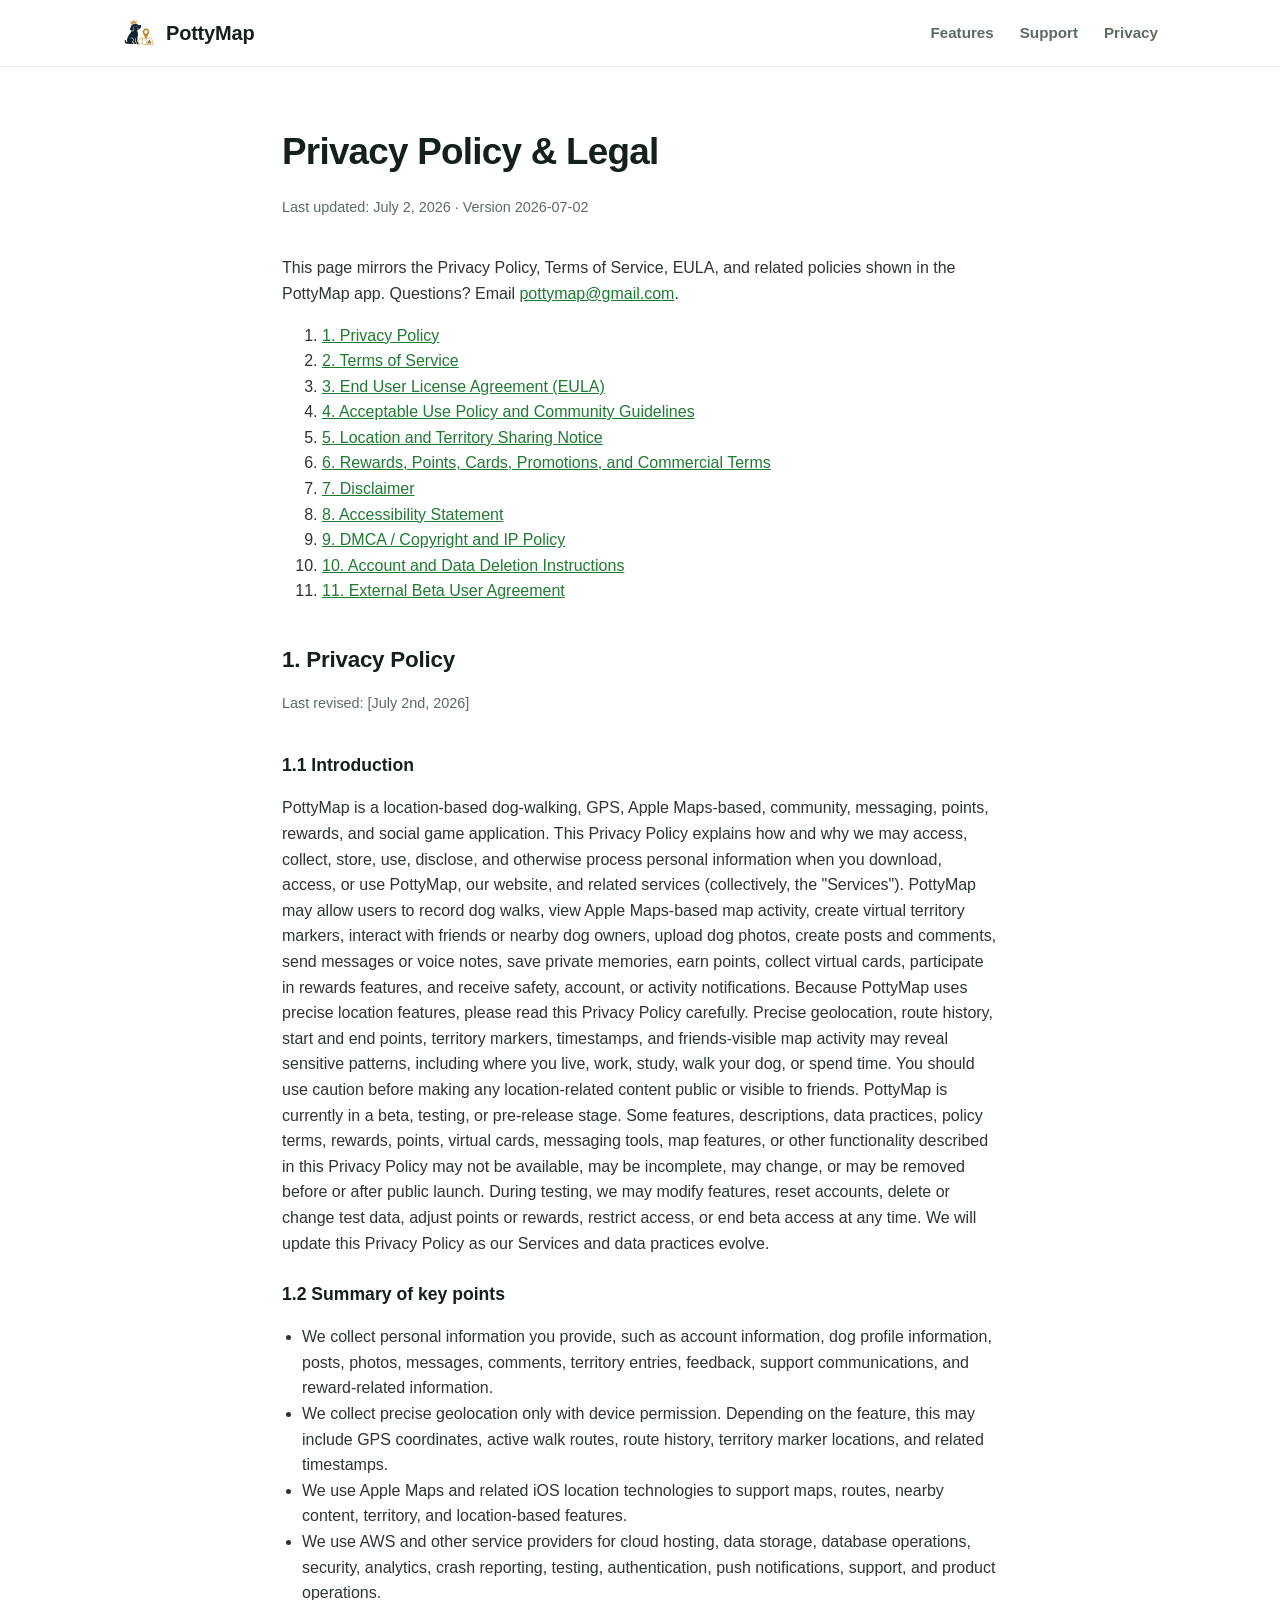
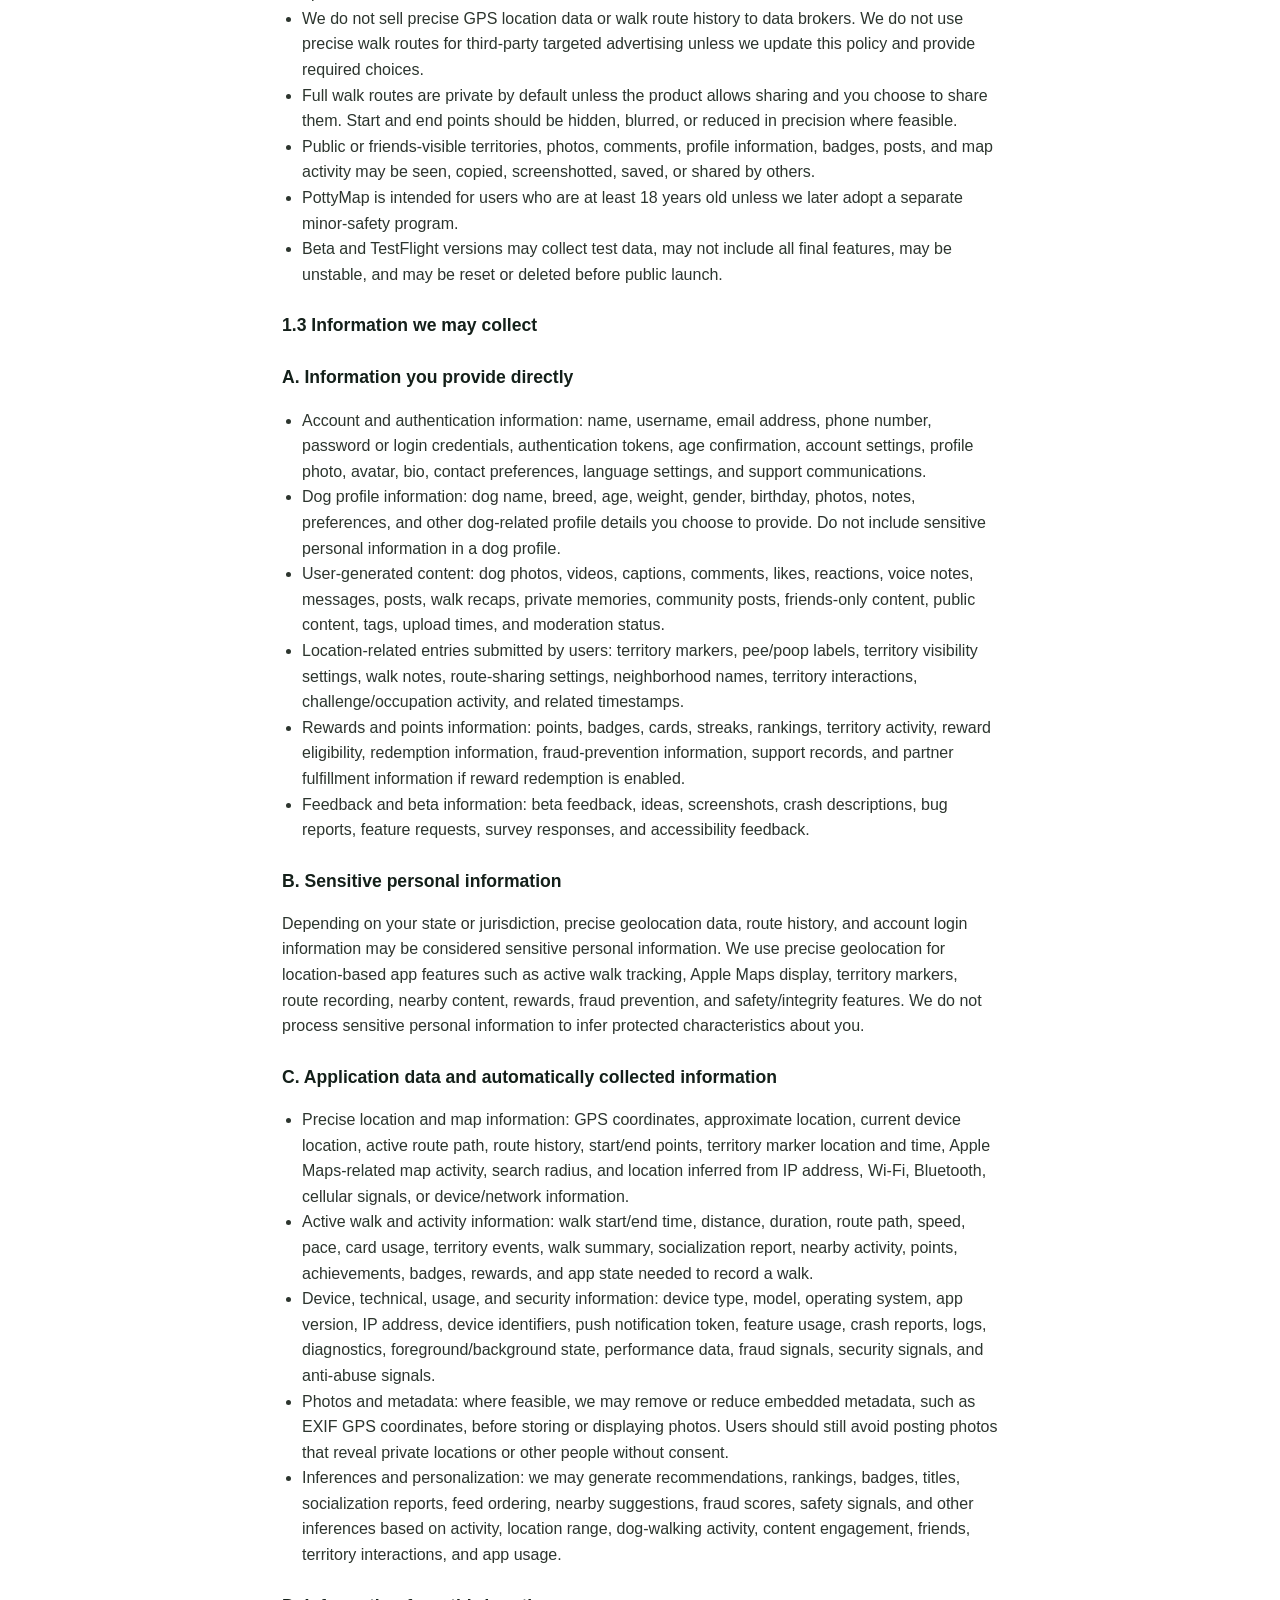
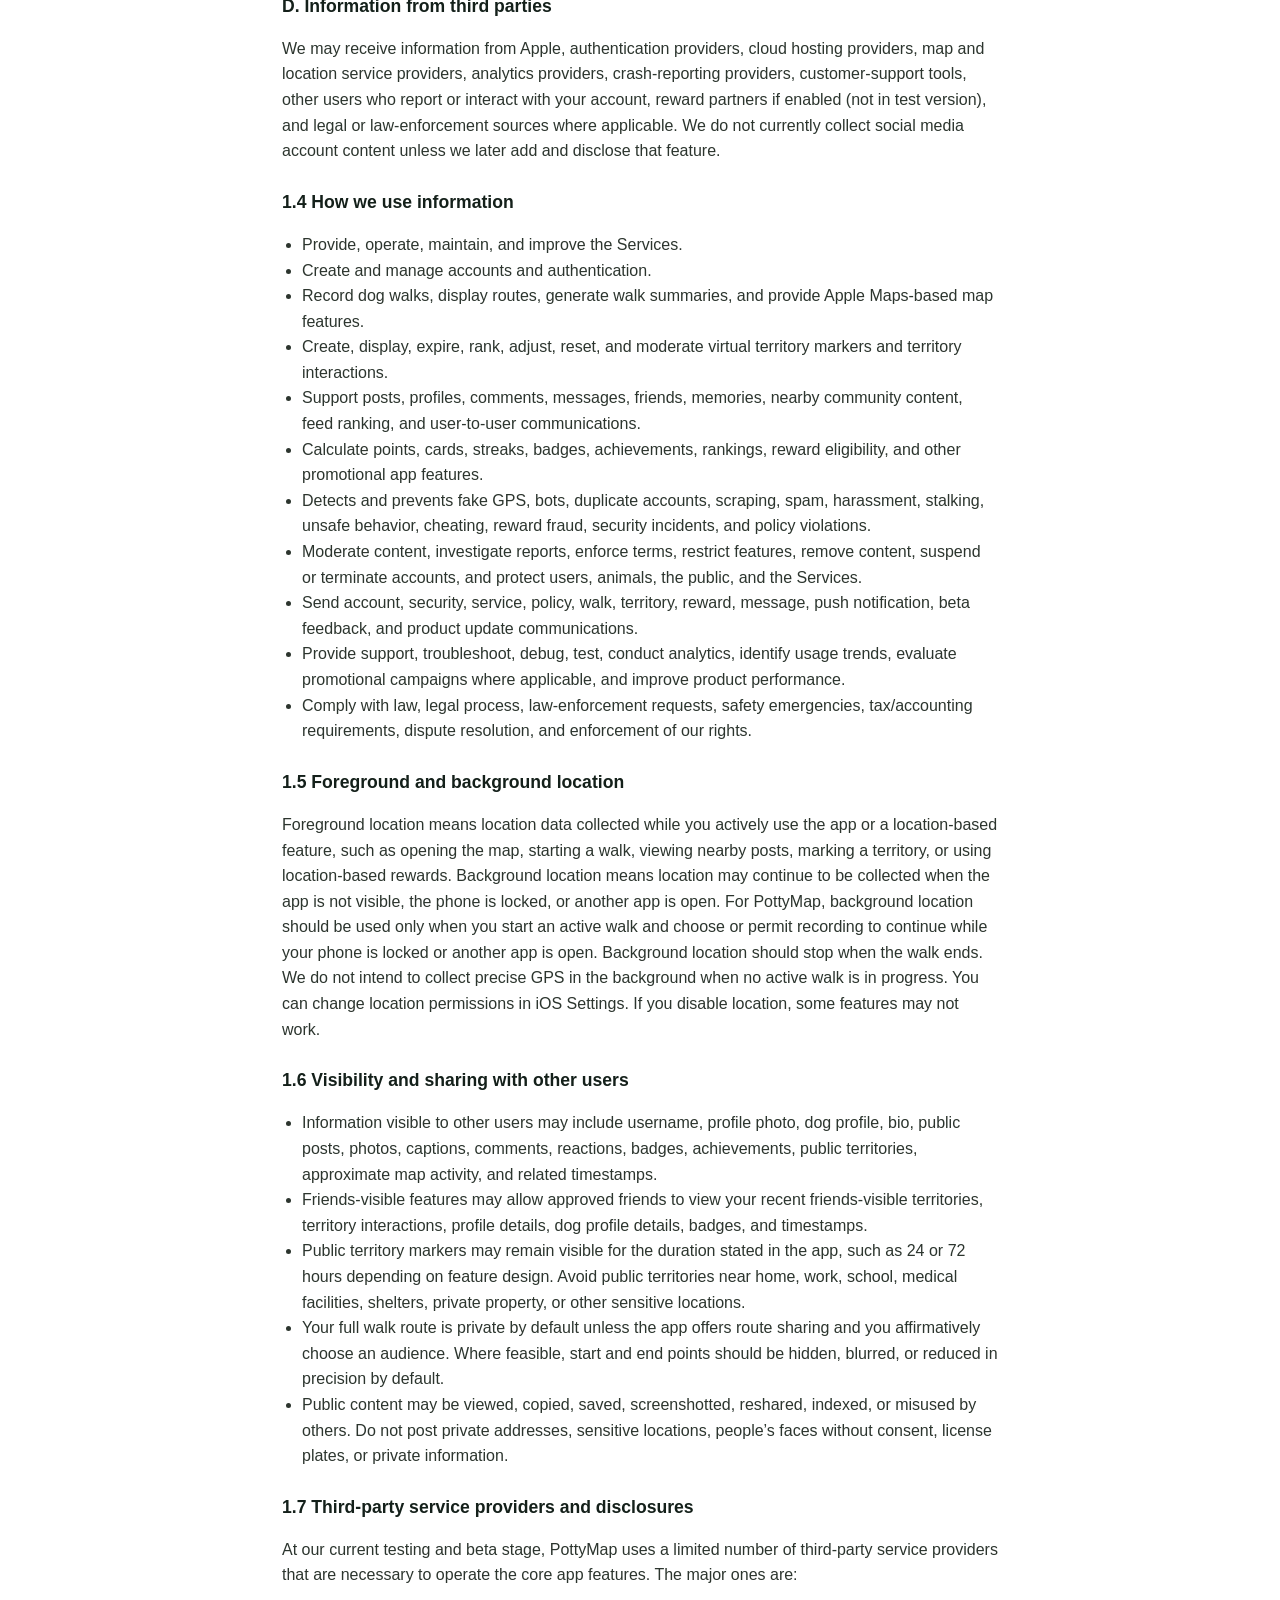
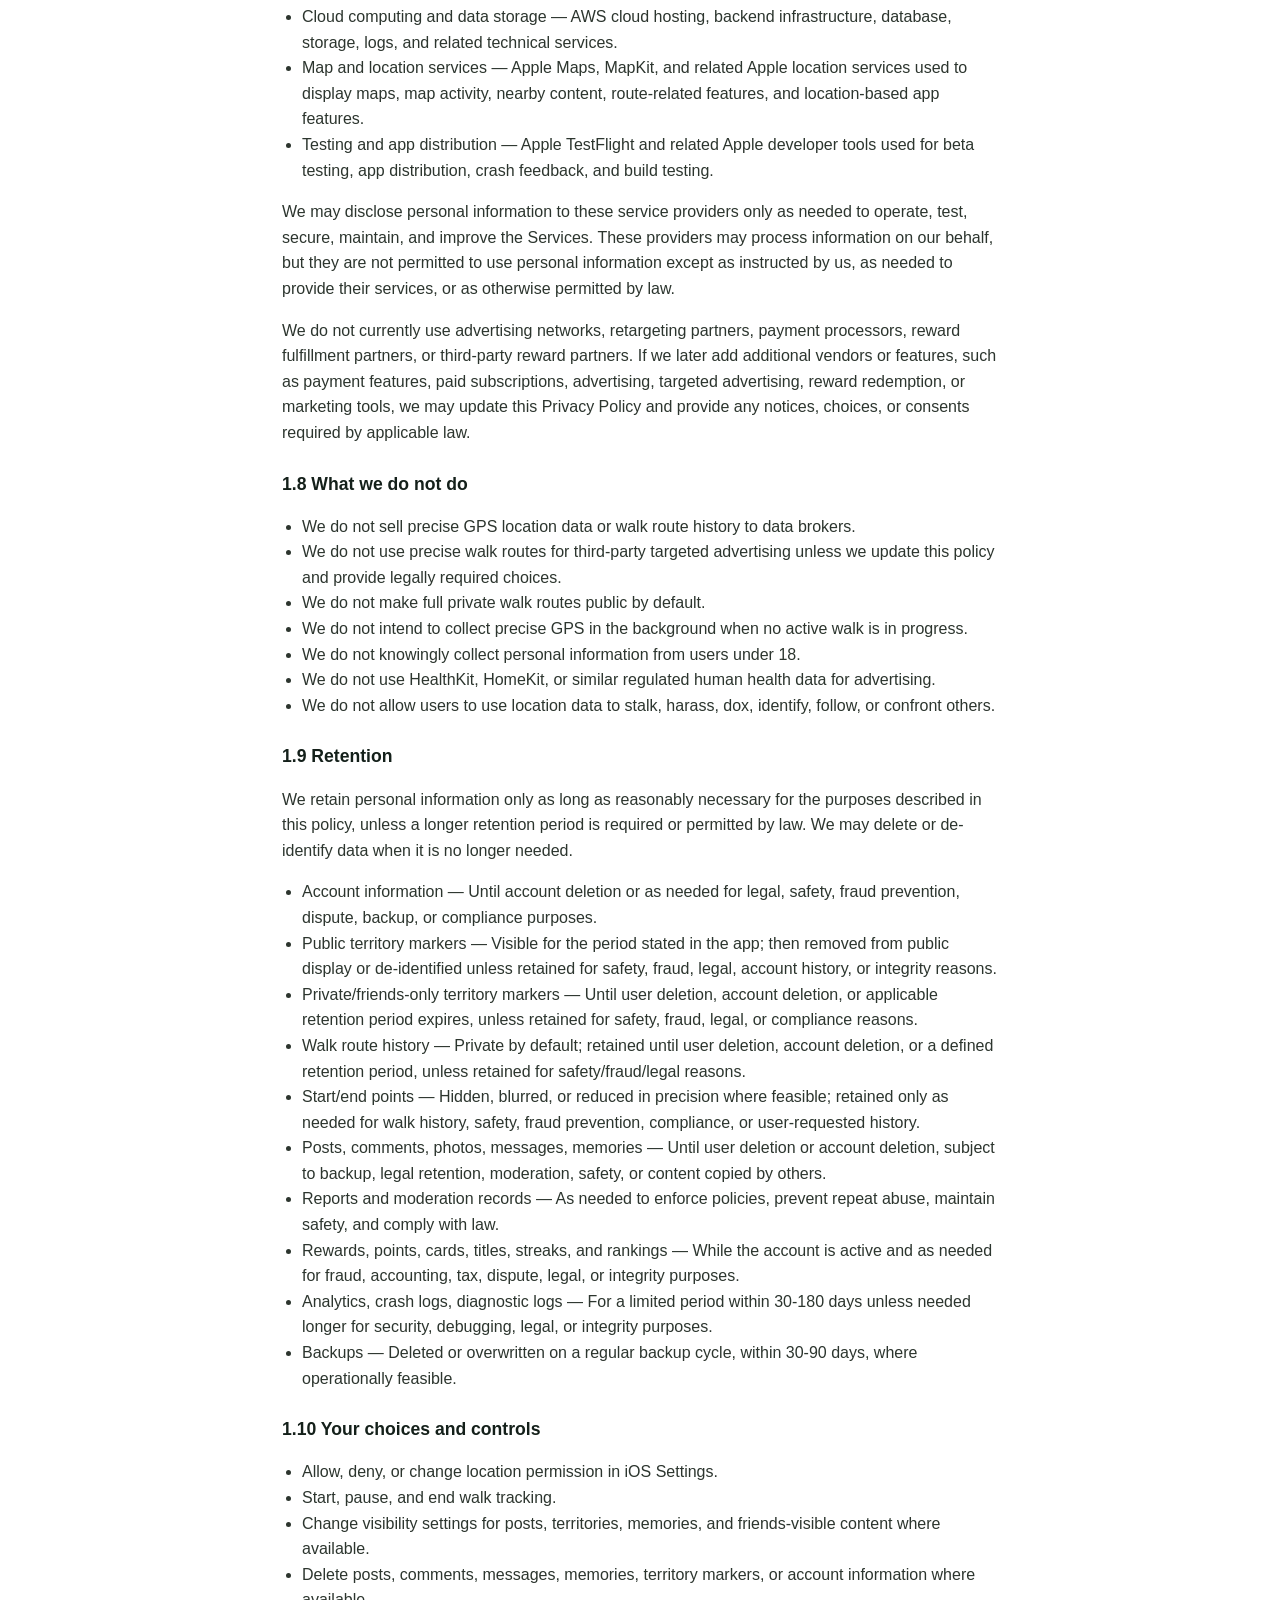
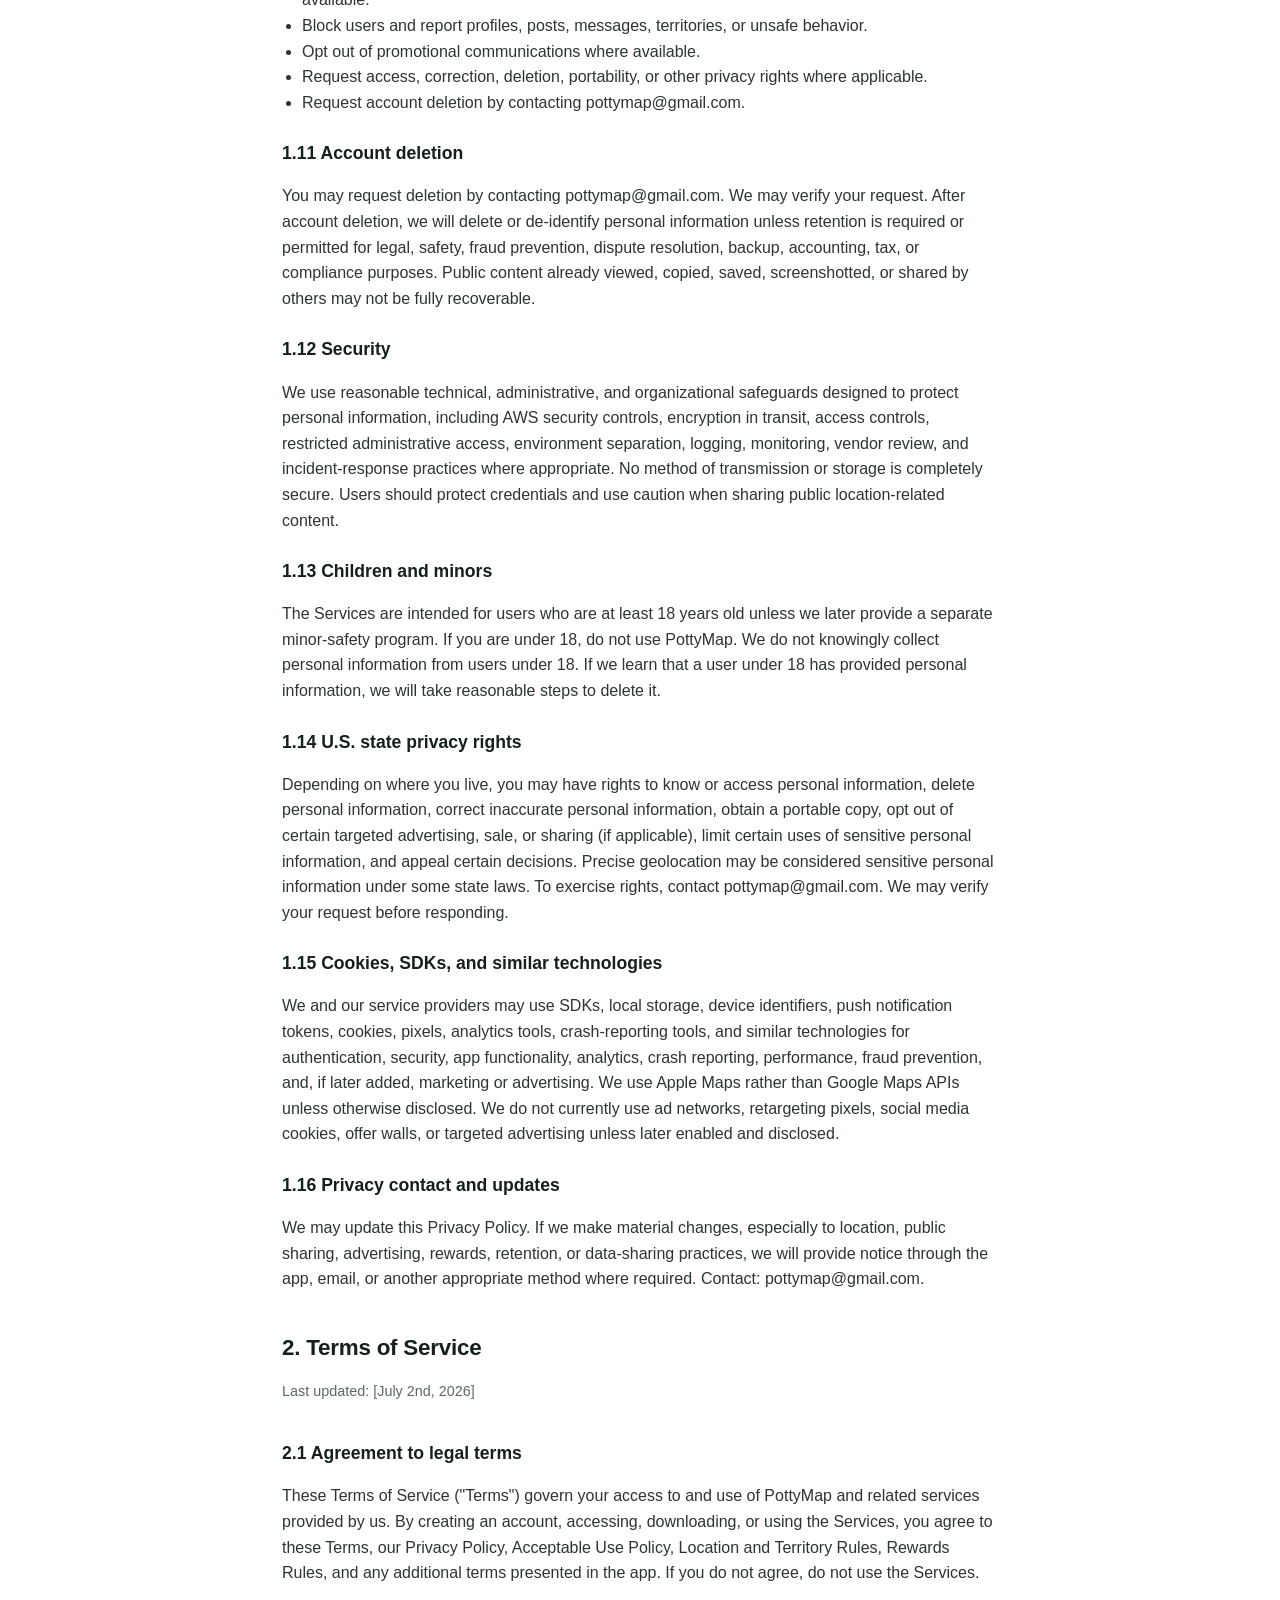
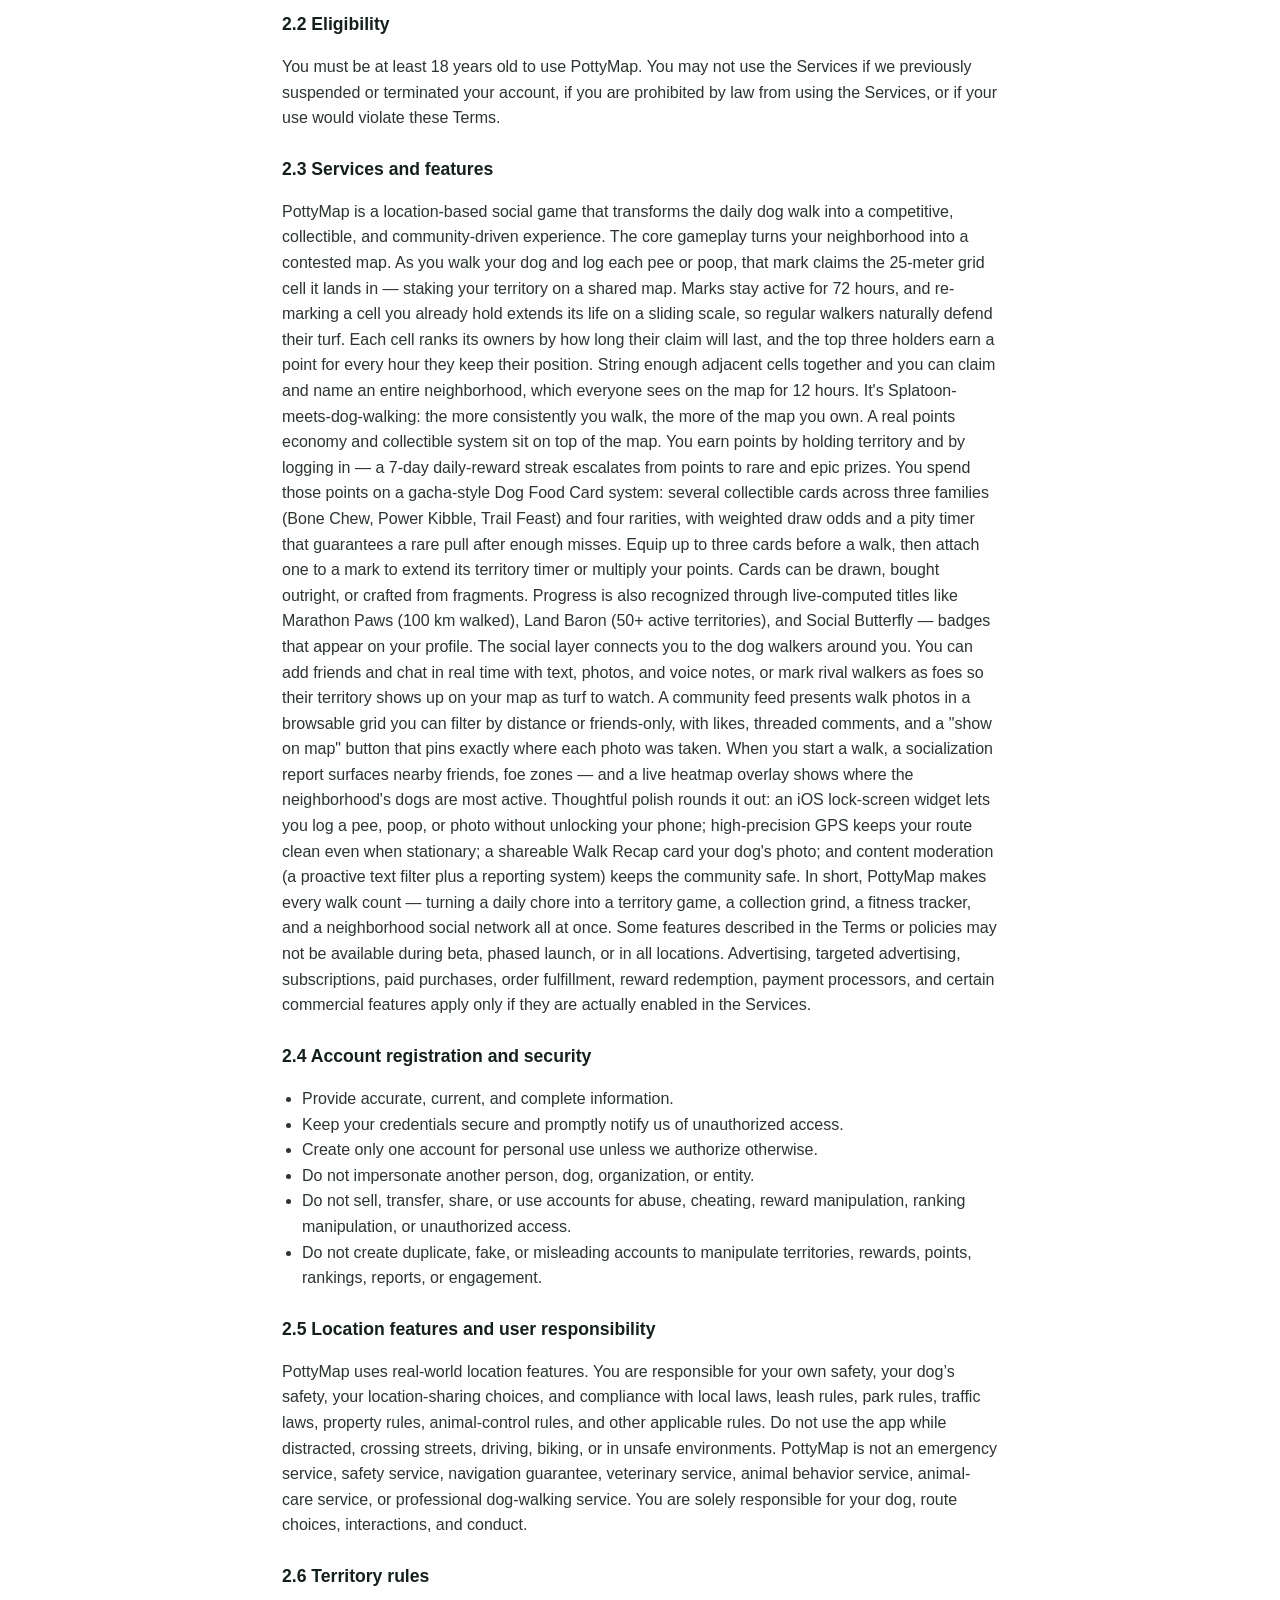
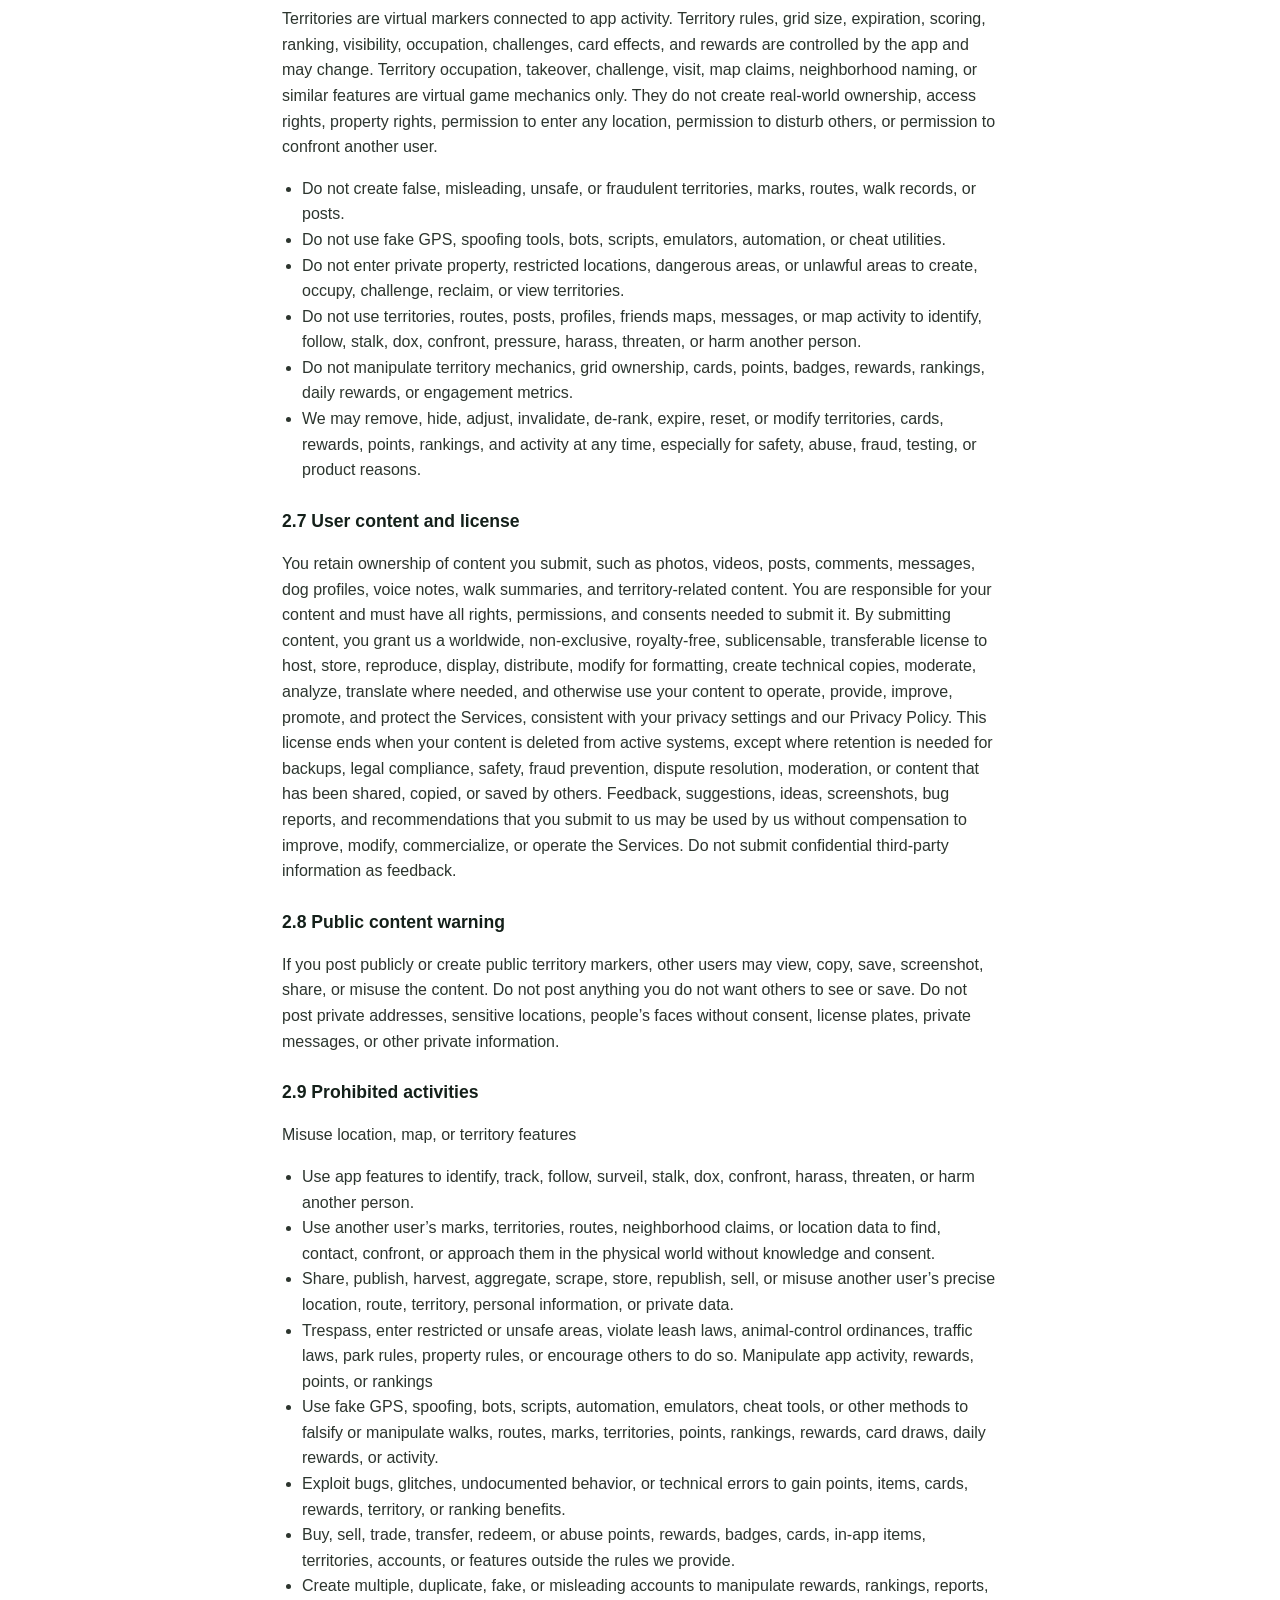
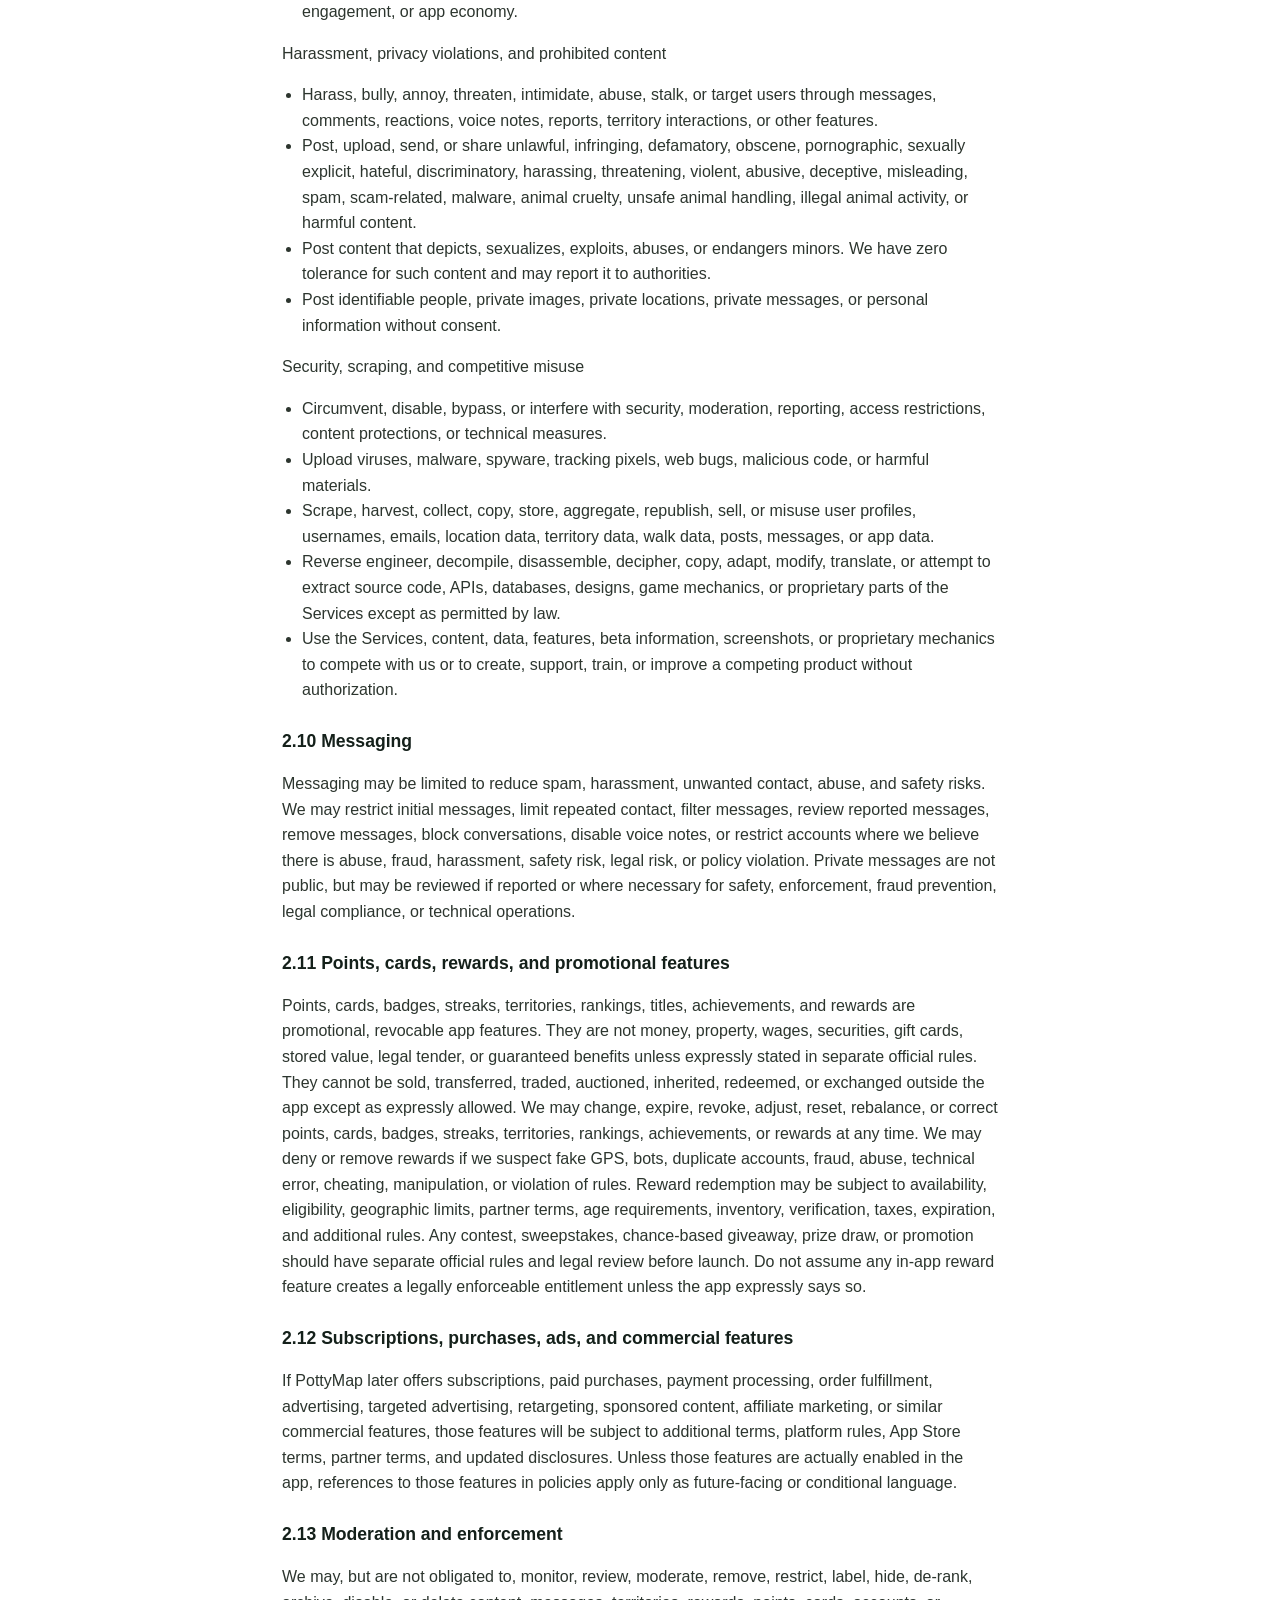
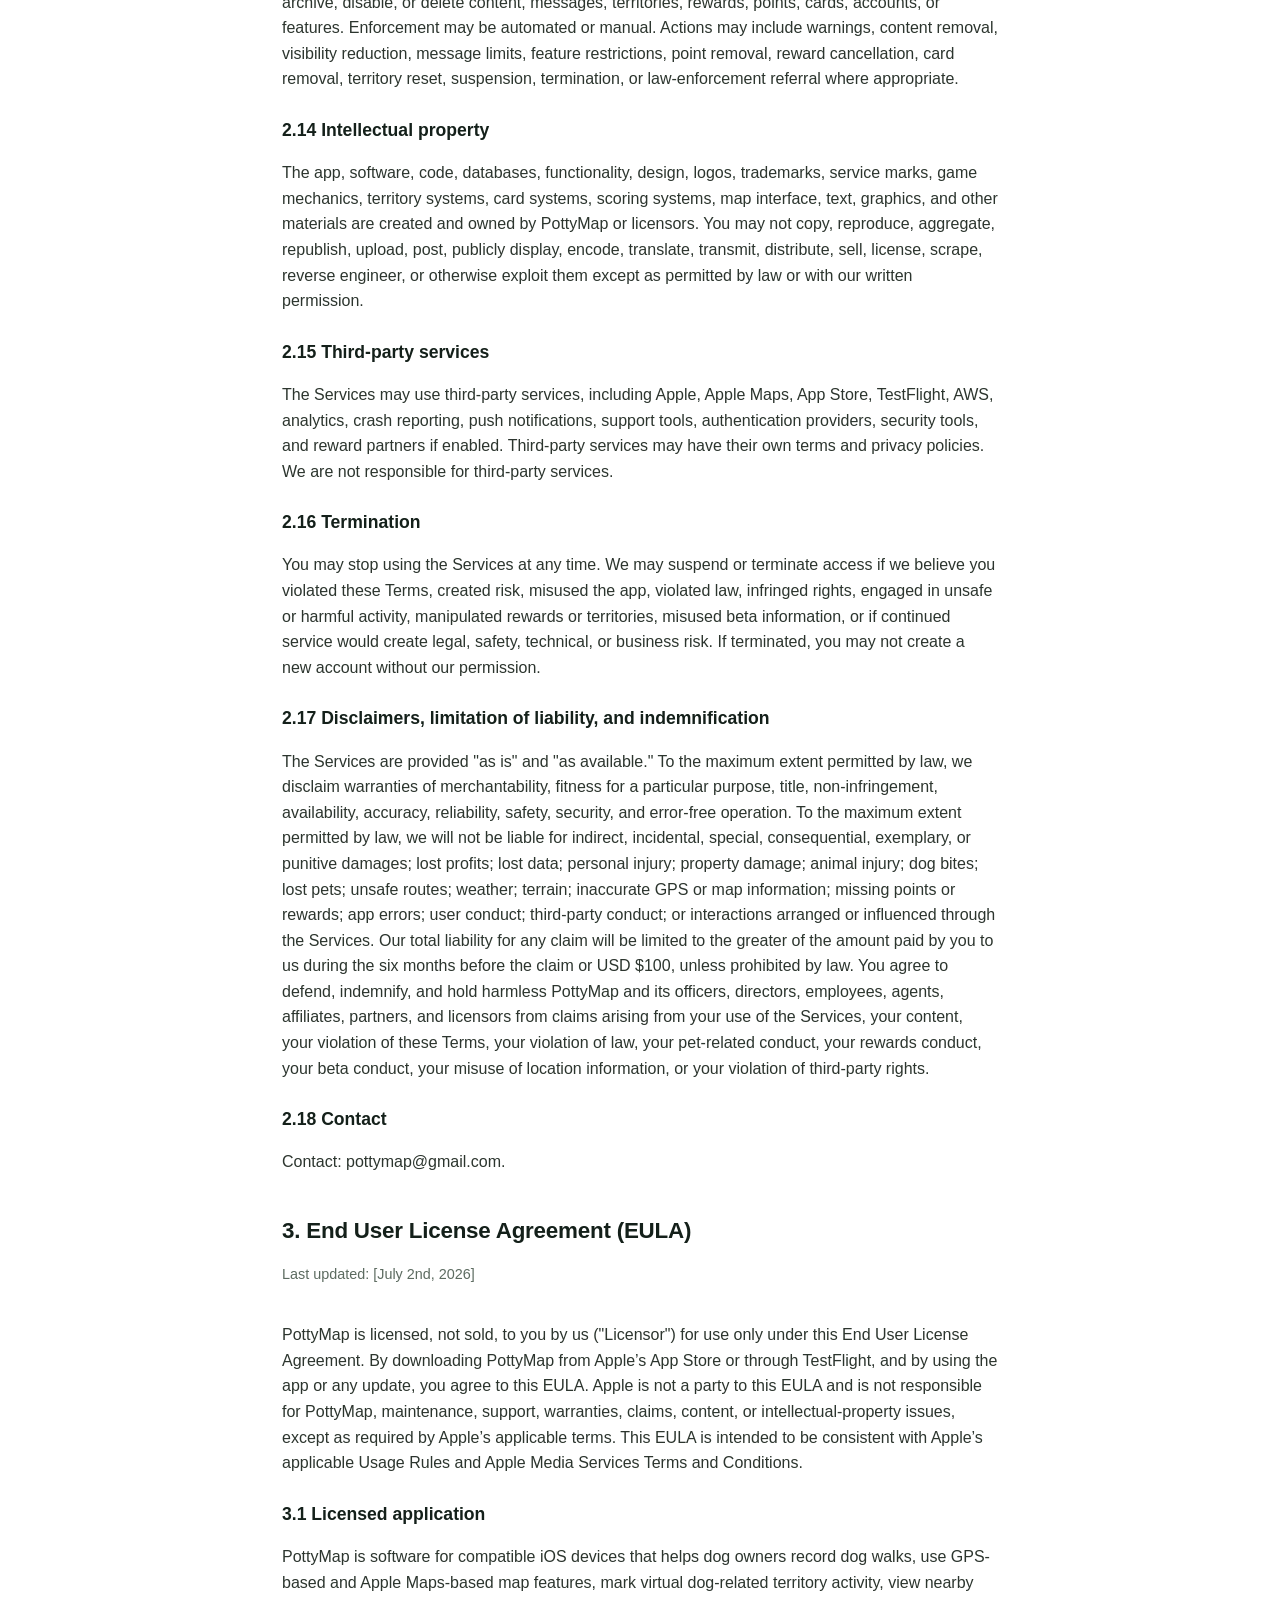
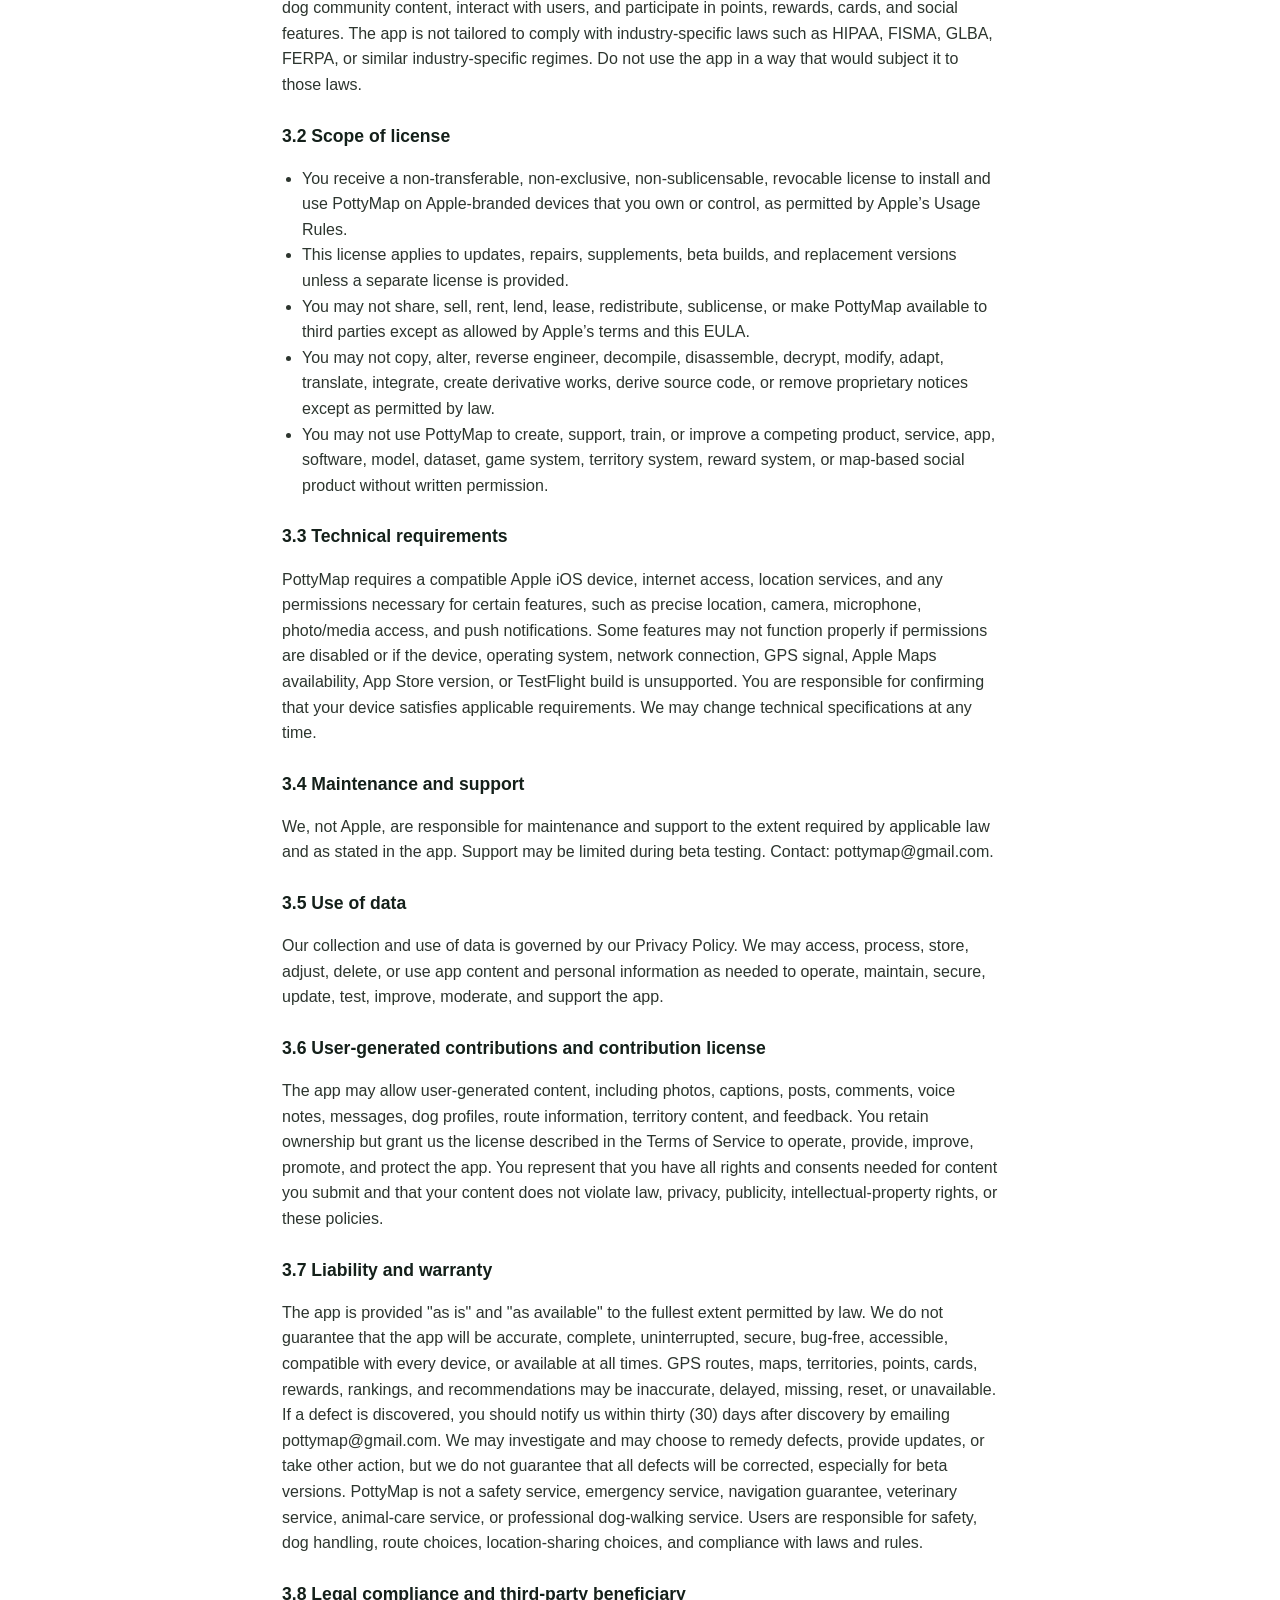
==== commit e0b90fc5: "Add PottyMap logo to header + favicon/touch icon Replaces the dashed .logo-mark placeholder with the" ====
--- a/privacy.html
+++ b/privacy.html
@@ -5,13 +5,15 @@
   <meta name="viewport" content="width=device-width, initial-scale=1.0" />
   <title>Privacy Policy &amp; Legal — PottyMap</title>
   <meta name="description" content="PottyMap Privacy Policy, Terms of Service, EULA, and related legal policies." />
+  <link rel="icon" type="image/png" href="images/favicon.png" />
+  <link rel="apple-touch-icon" href="images/apple-touch-icon.png" />
   <link rel="stylesheet" href="style.css" />
 </head>
 <body>
   <header class="site-header">
     <div class="container">
       <a class="brand" href="/">
-        <span class="logo-mark" aria-hidden="true"></span>
+        <img class="logo-mark" src="images/logo.png" alt="" aria-hidden="true" />
         PottyMap
       </a>
       <nav class="nav">
--- a/style.css
+++ b/style.css
@@ -81,13 +81,12 @@
   color: var(--ink);
   text-decoration: none;
 }
-/* Logo placeholder — swap for an <img> when a logo exists */
+/* Brand logo (PottyMap mark) */
 .logo-mark {
   width: 34px;
   height: 34px;
   border-radius: 10px;
-  background: var(--green-soft);
-  border: 1px dashed var(--green);
+  object-fit: contain;
 }
 .nav {
   display: flex;
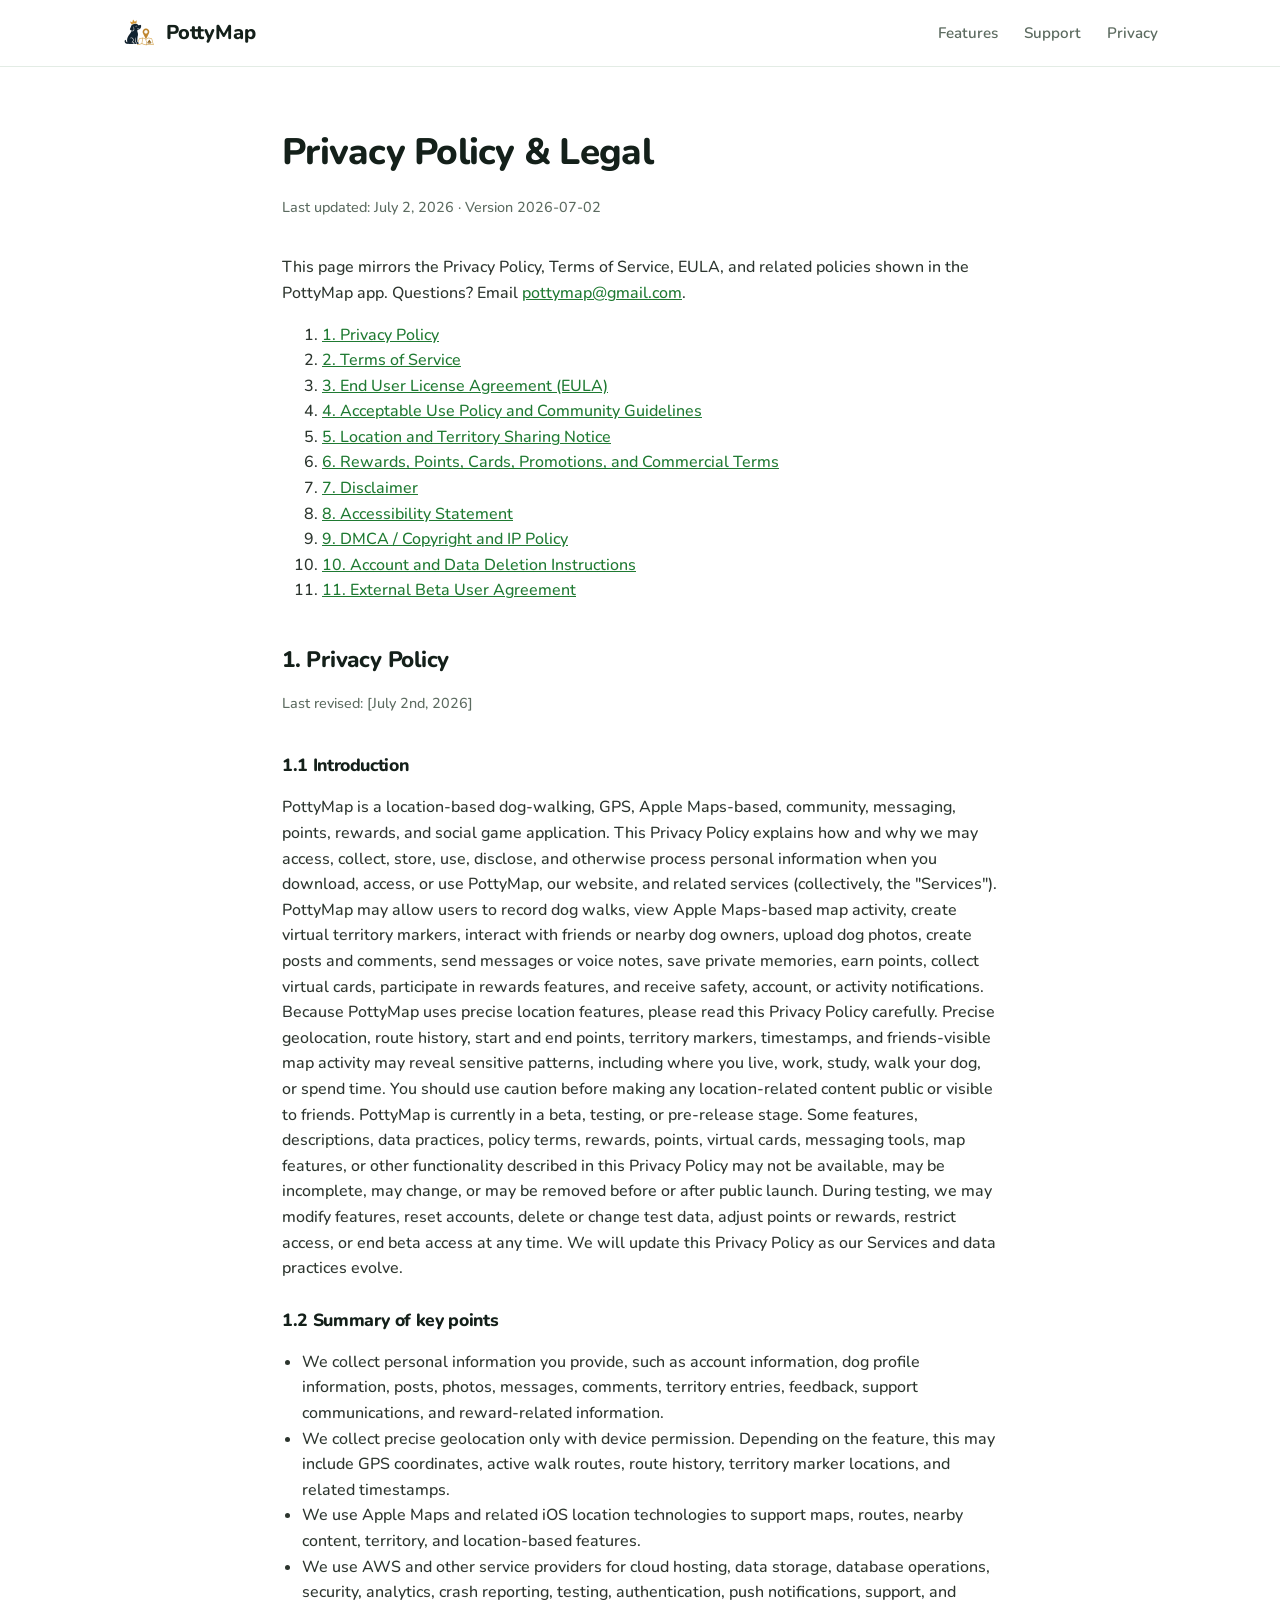
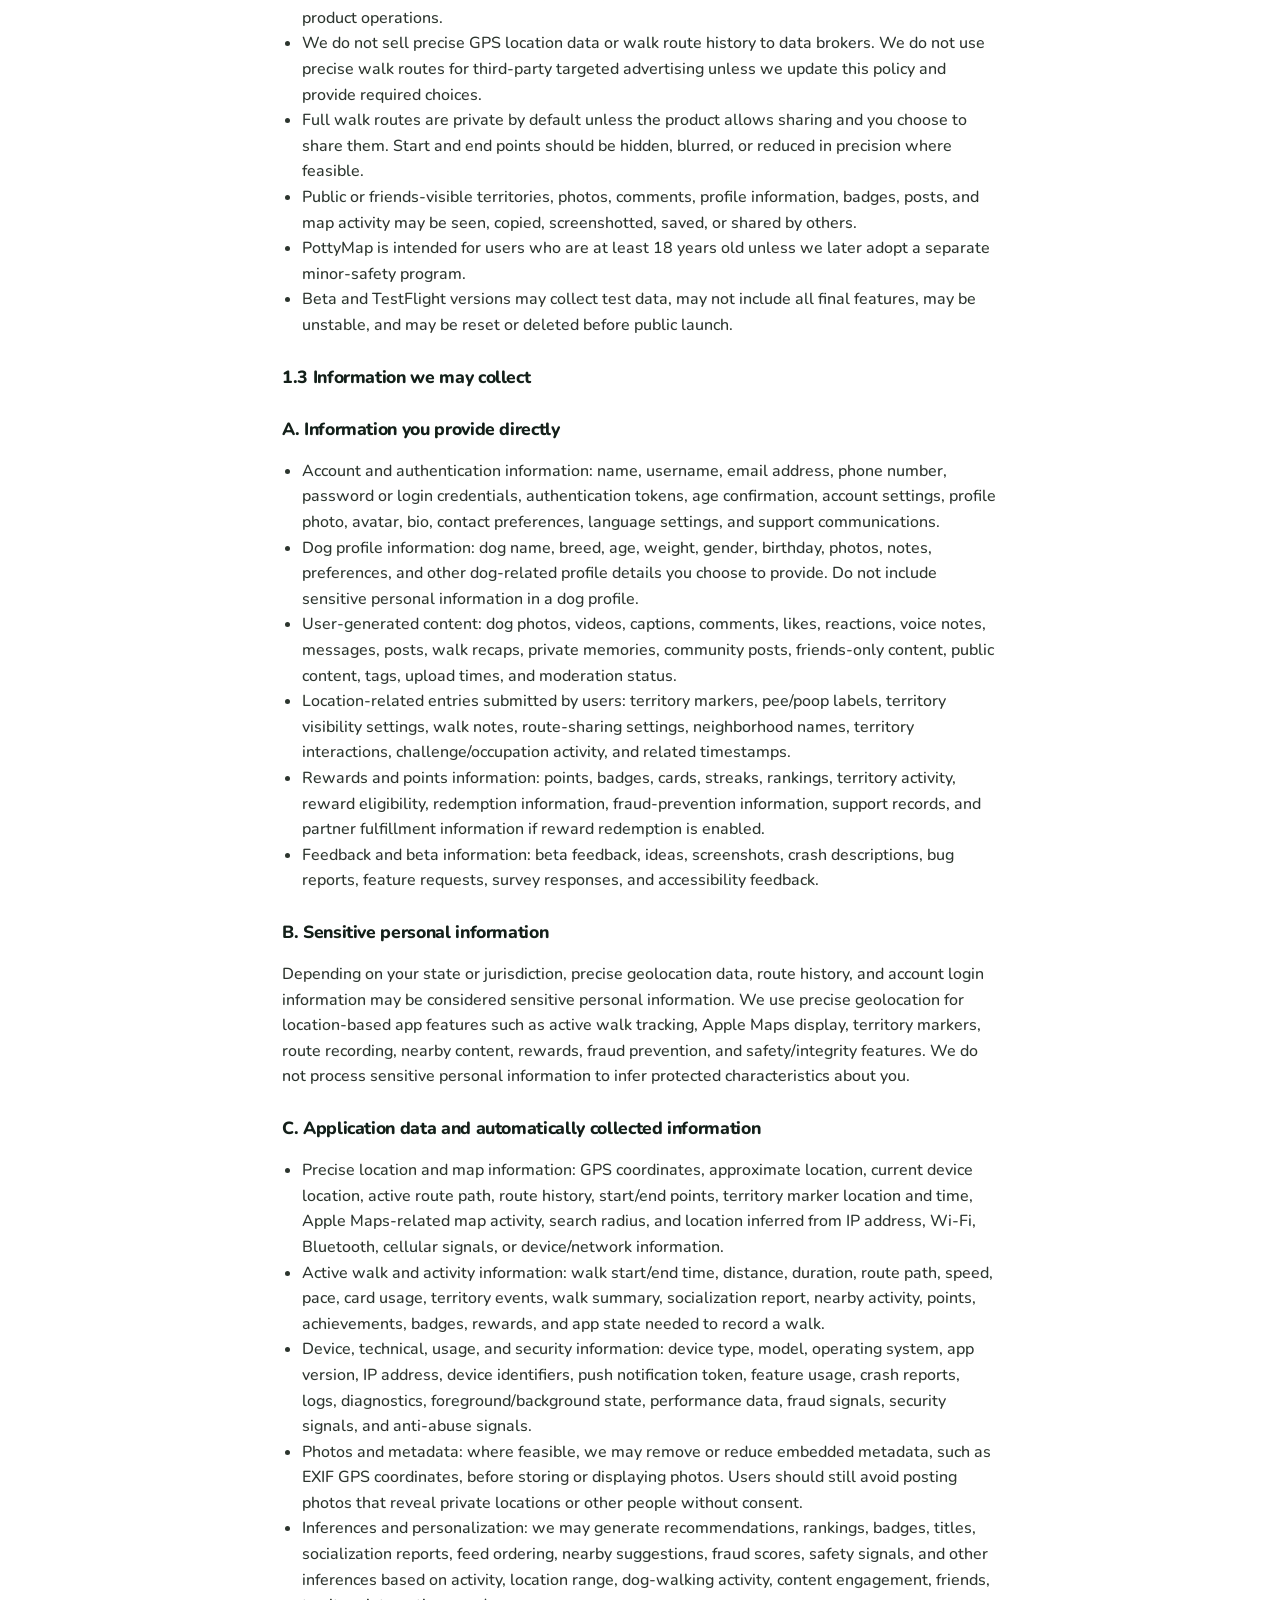
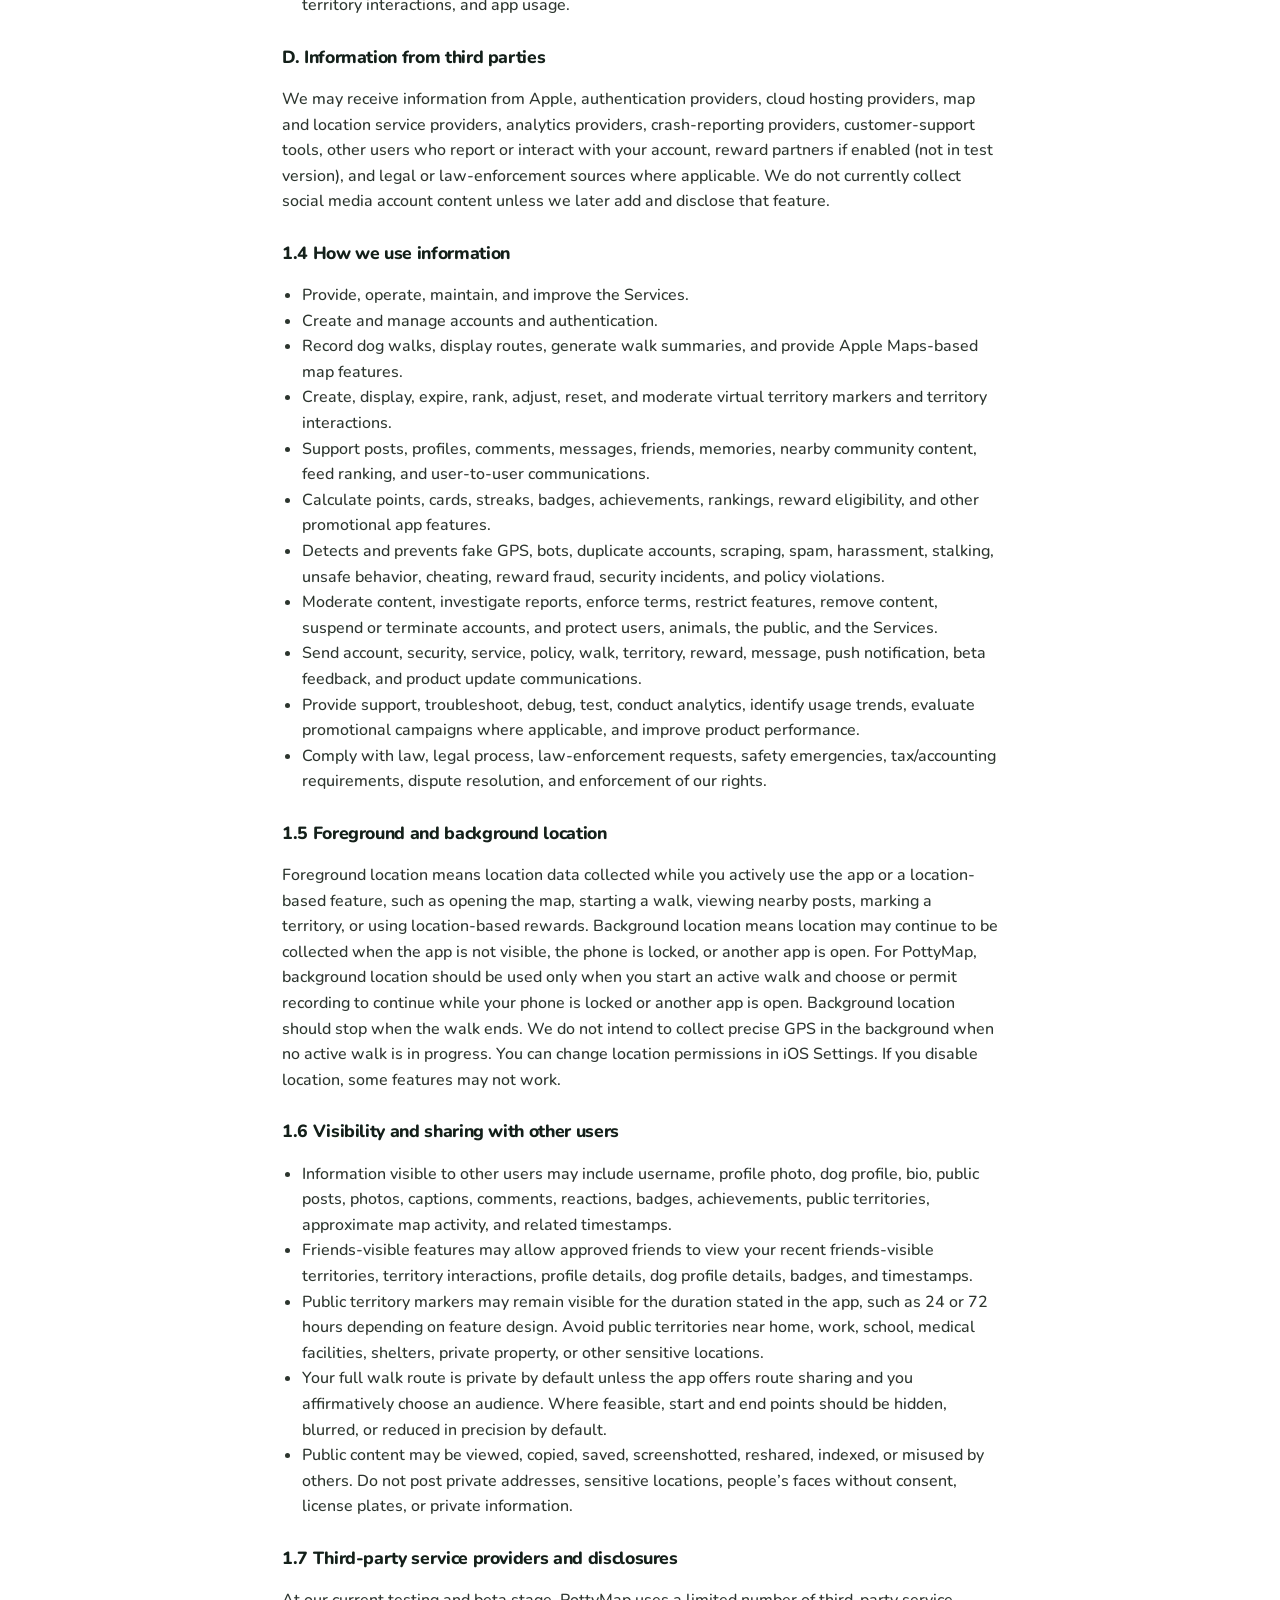
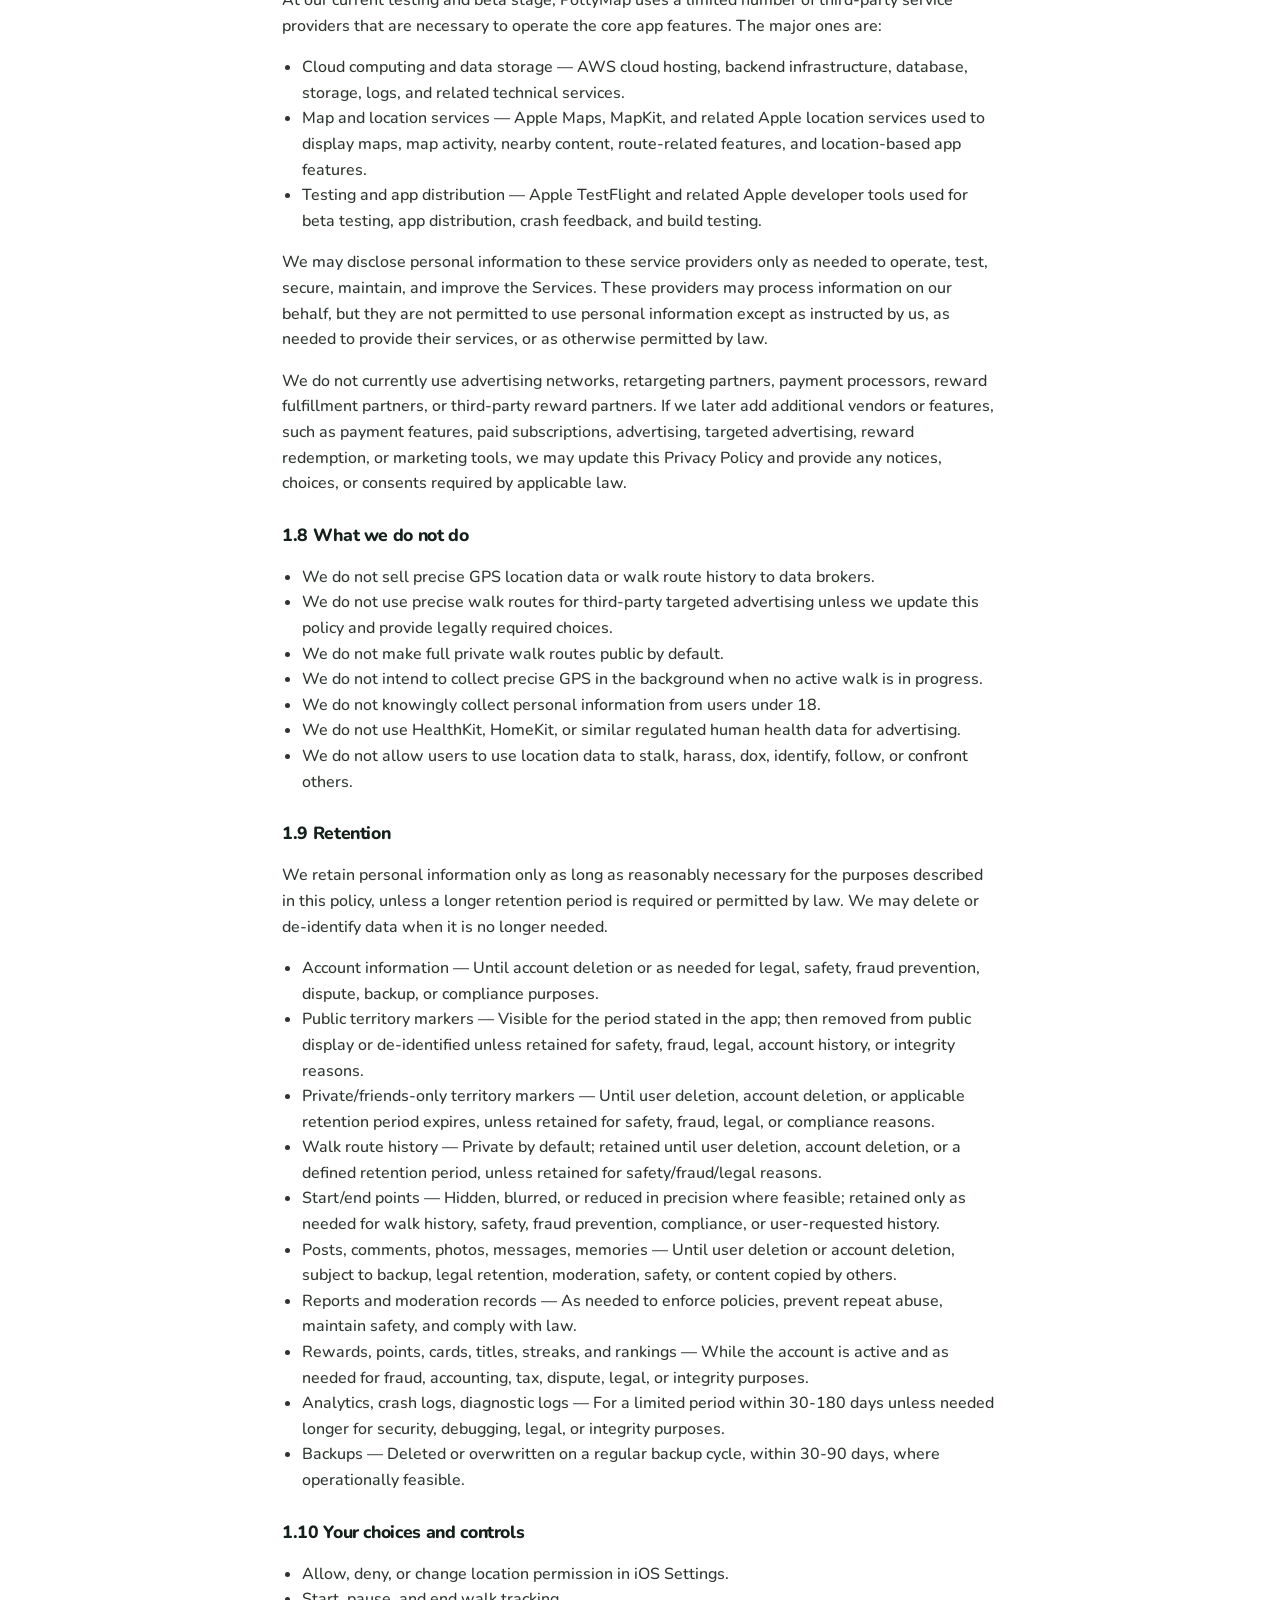
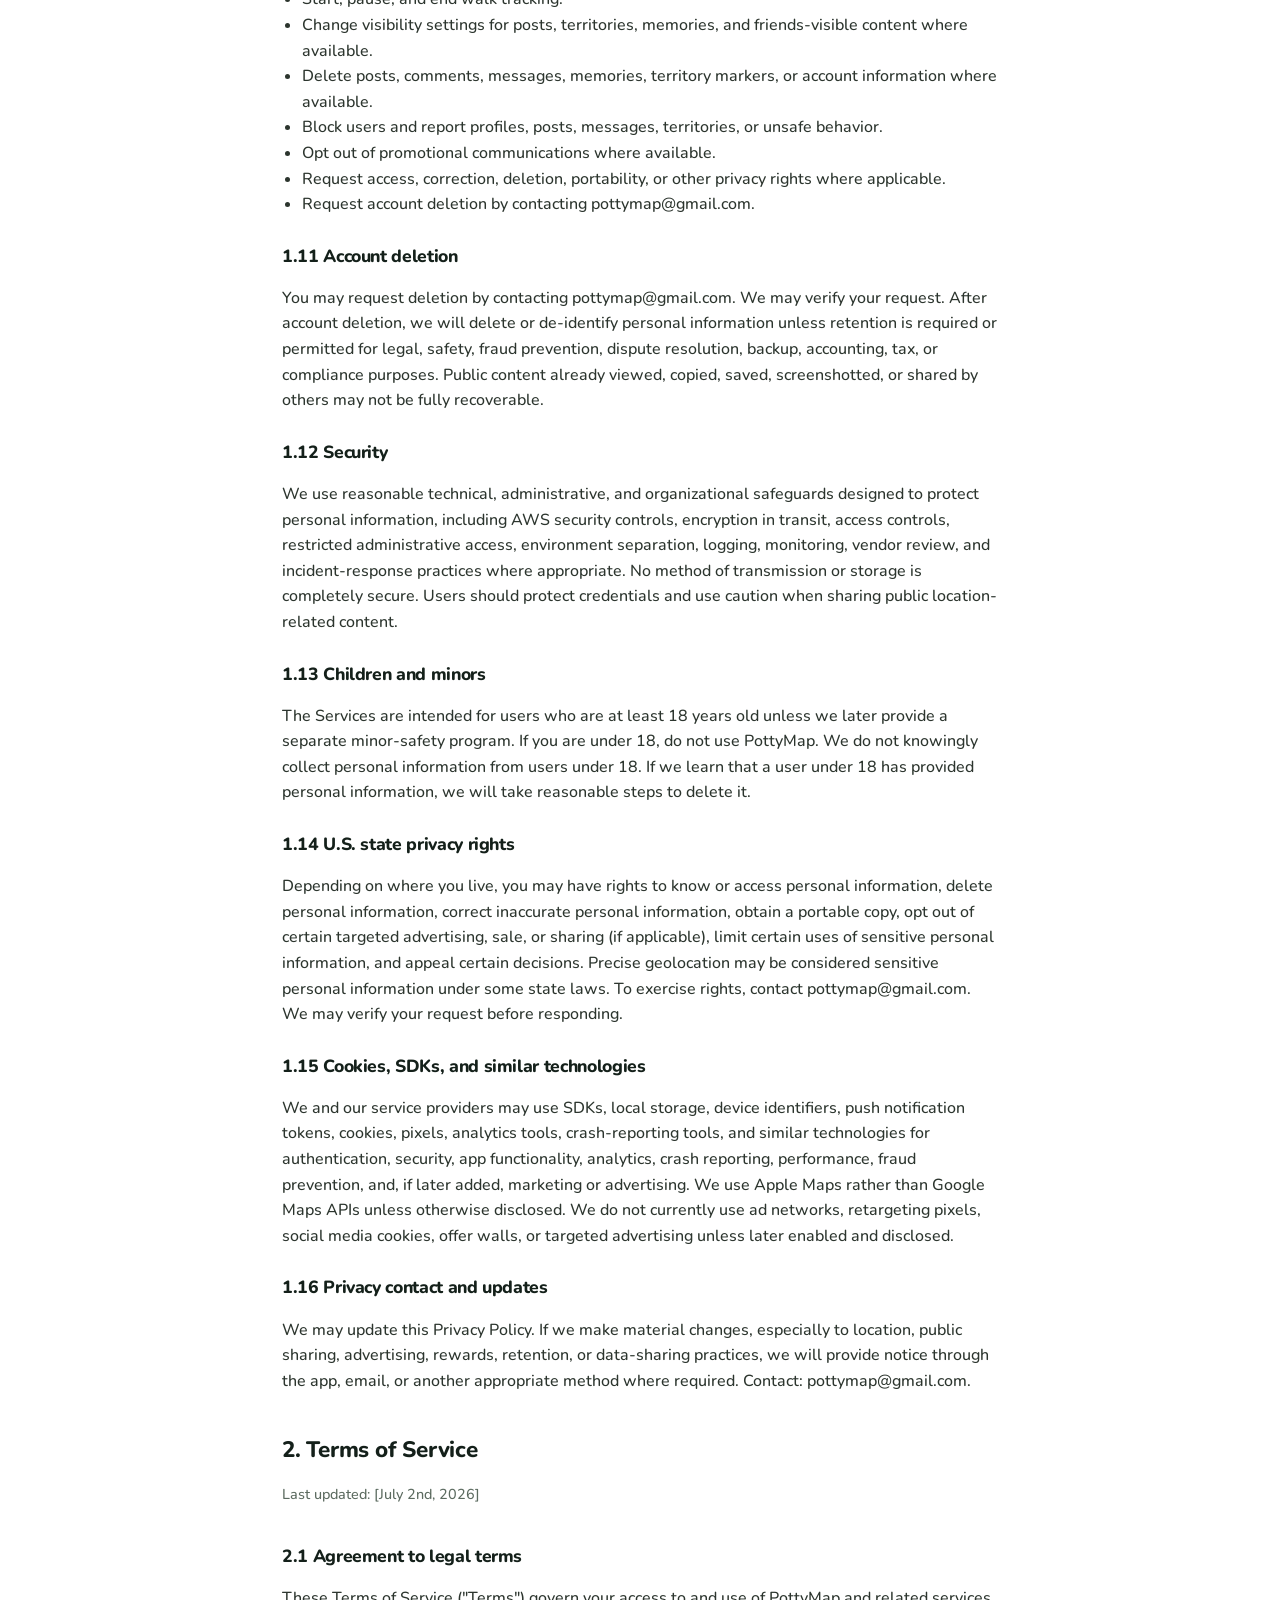
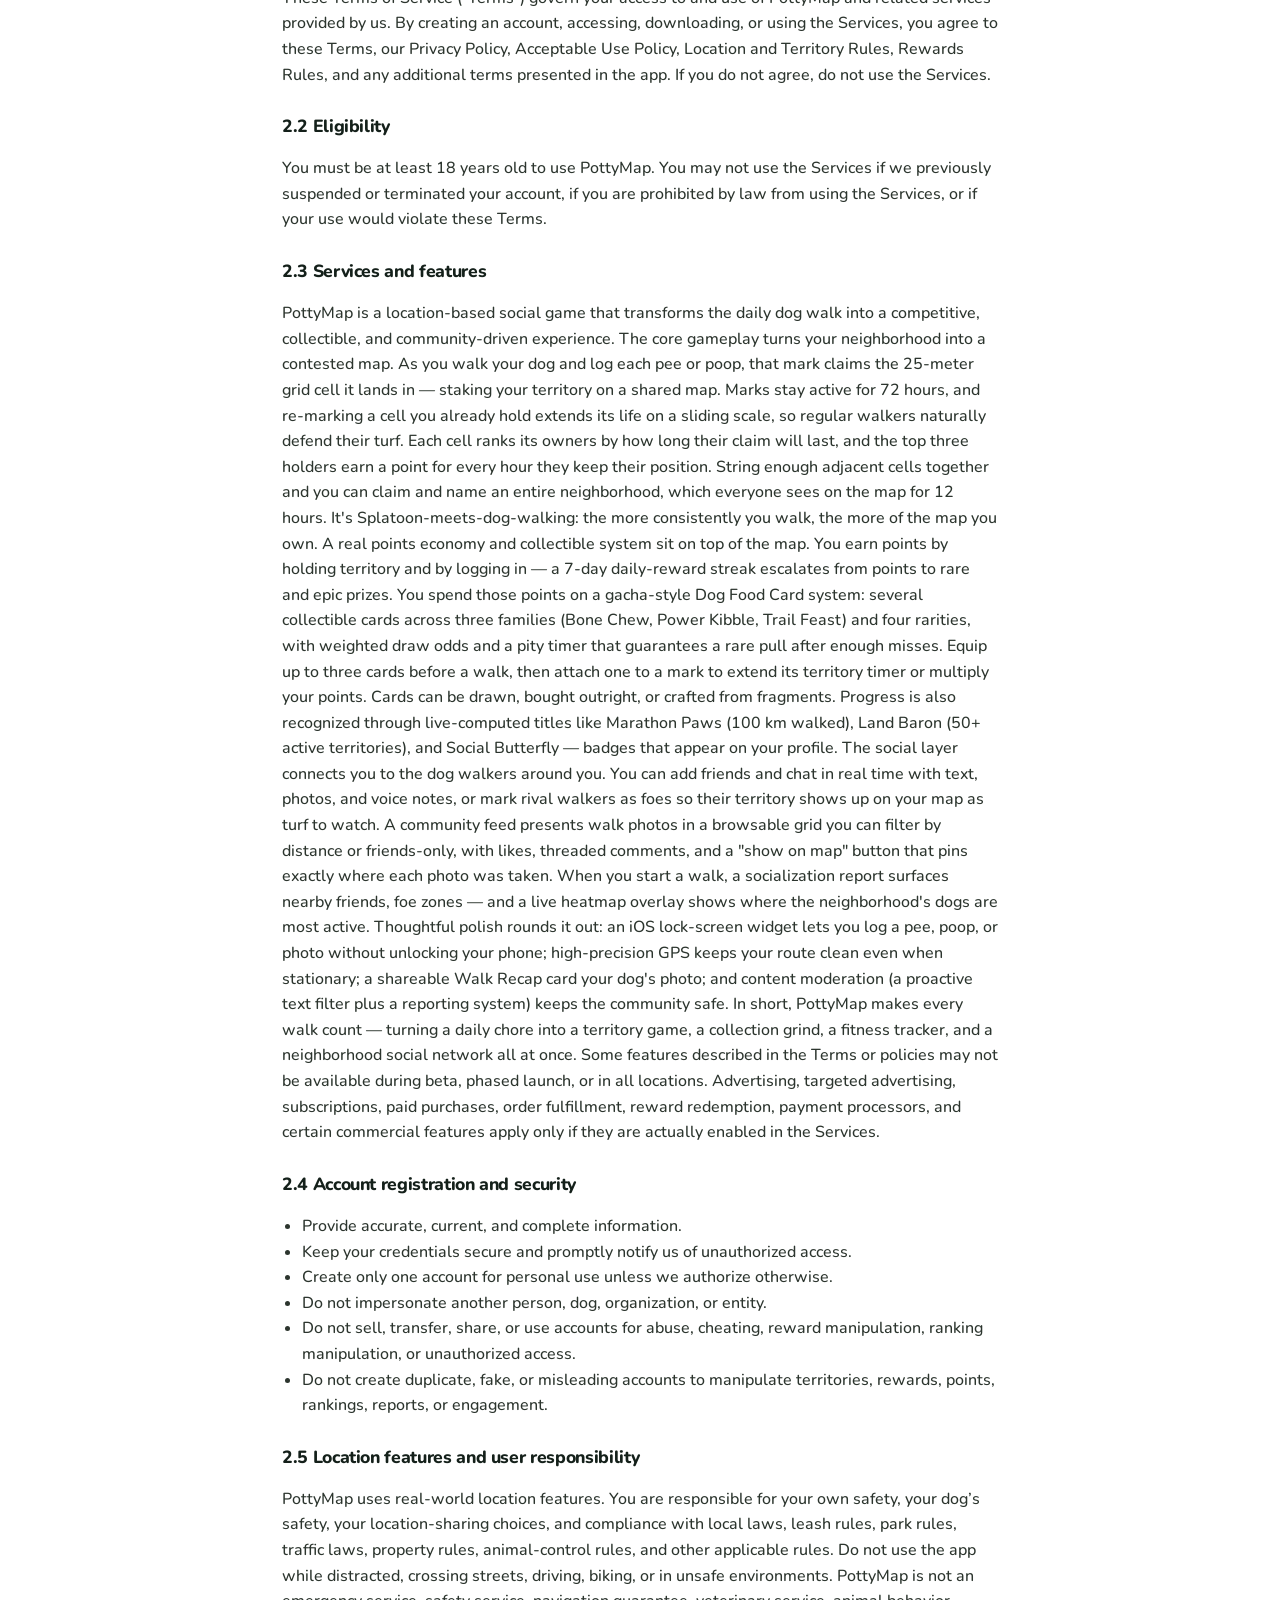
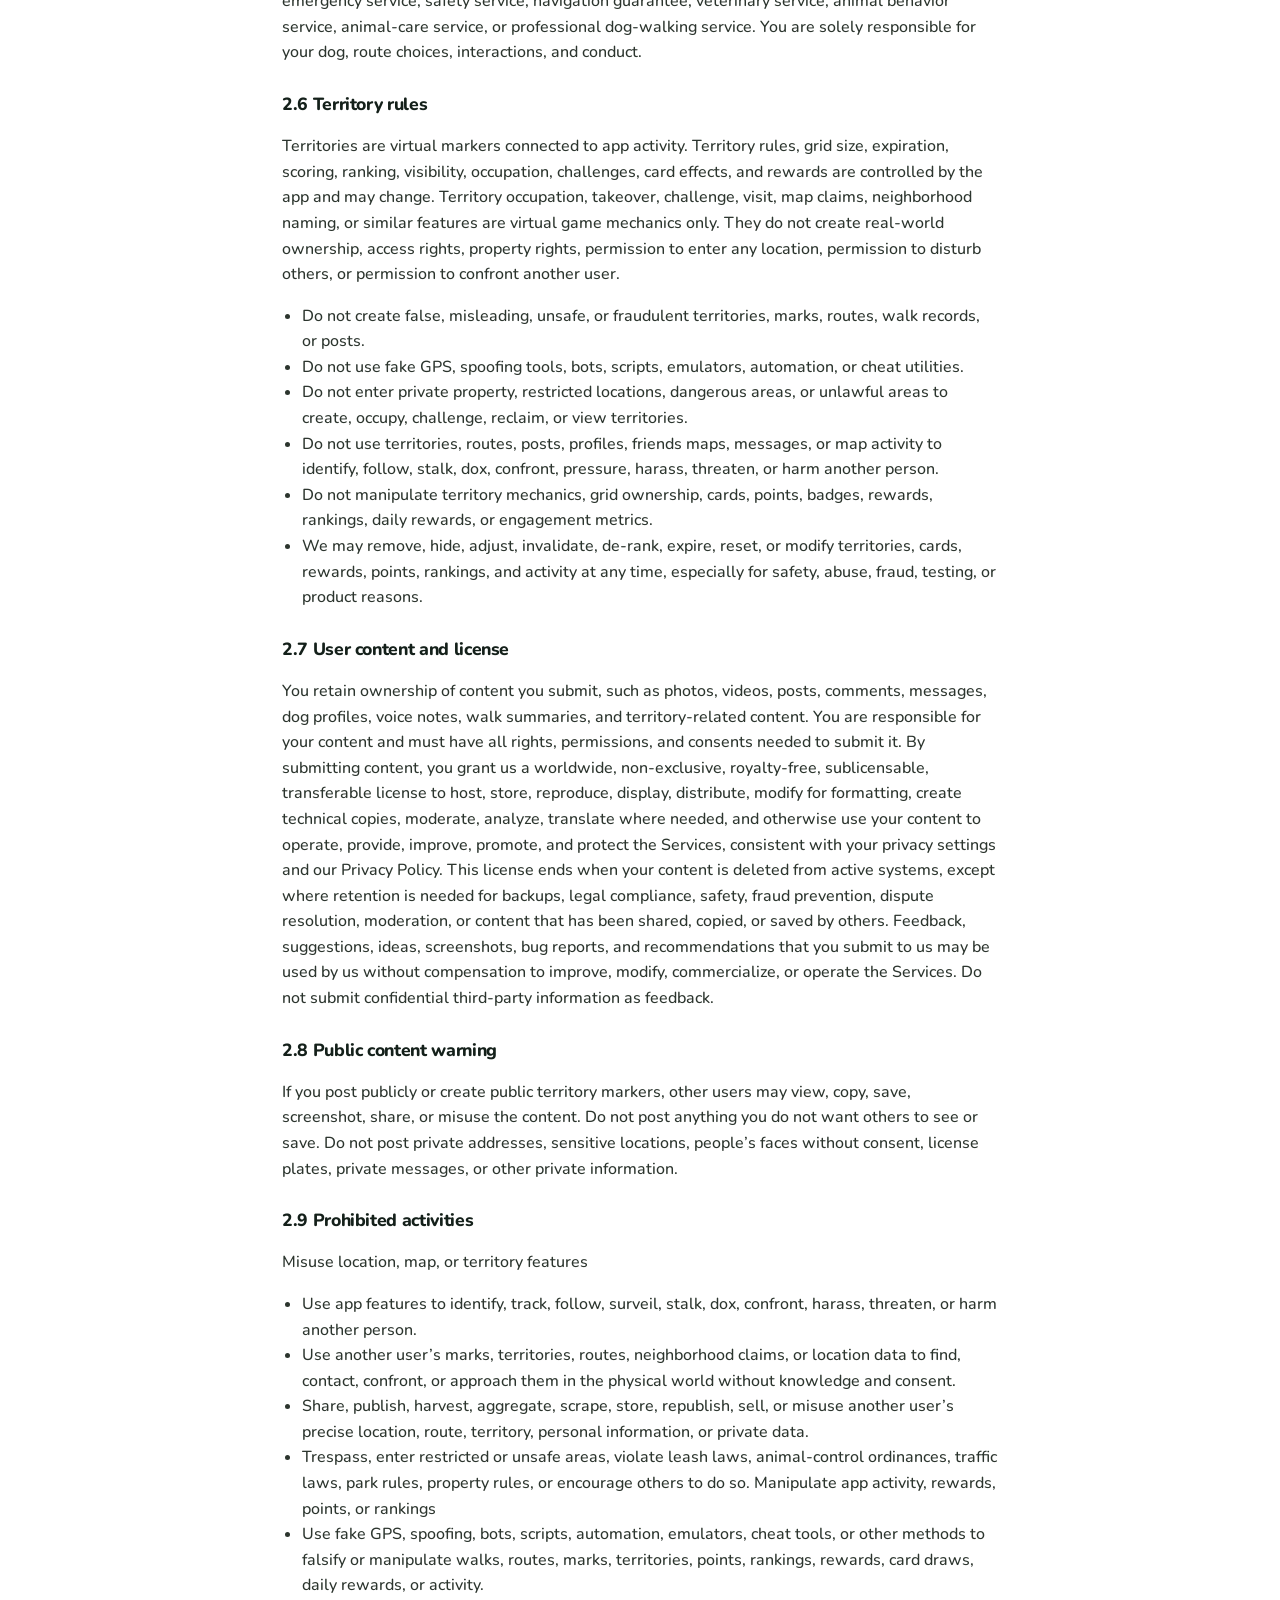
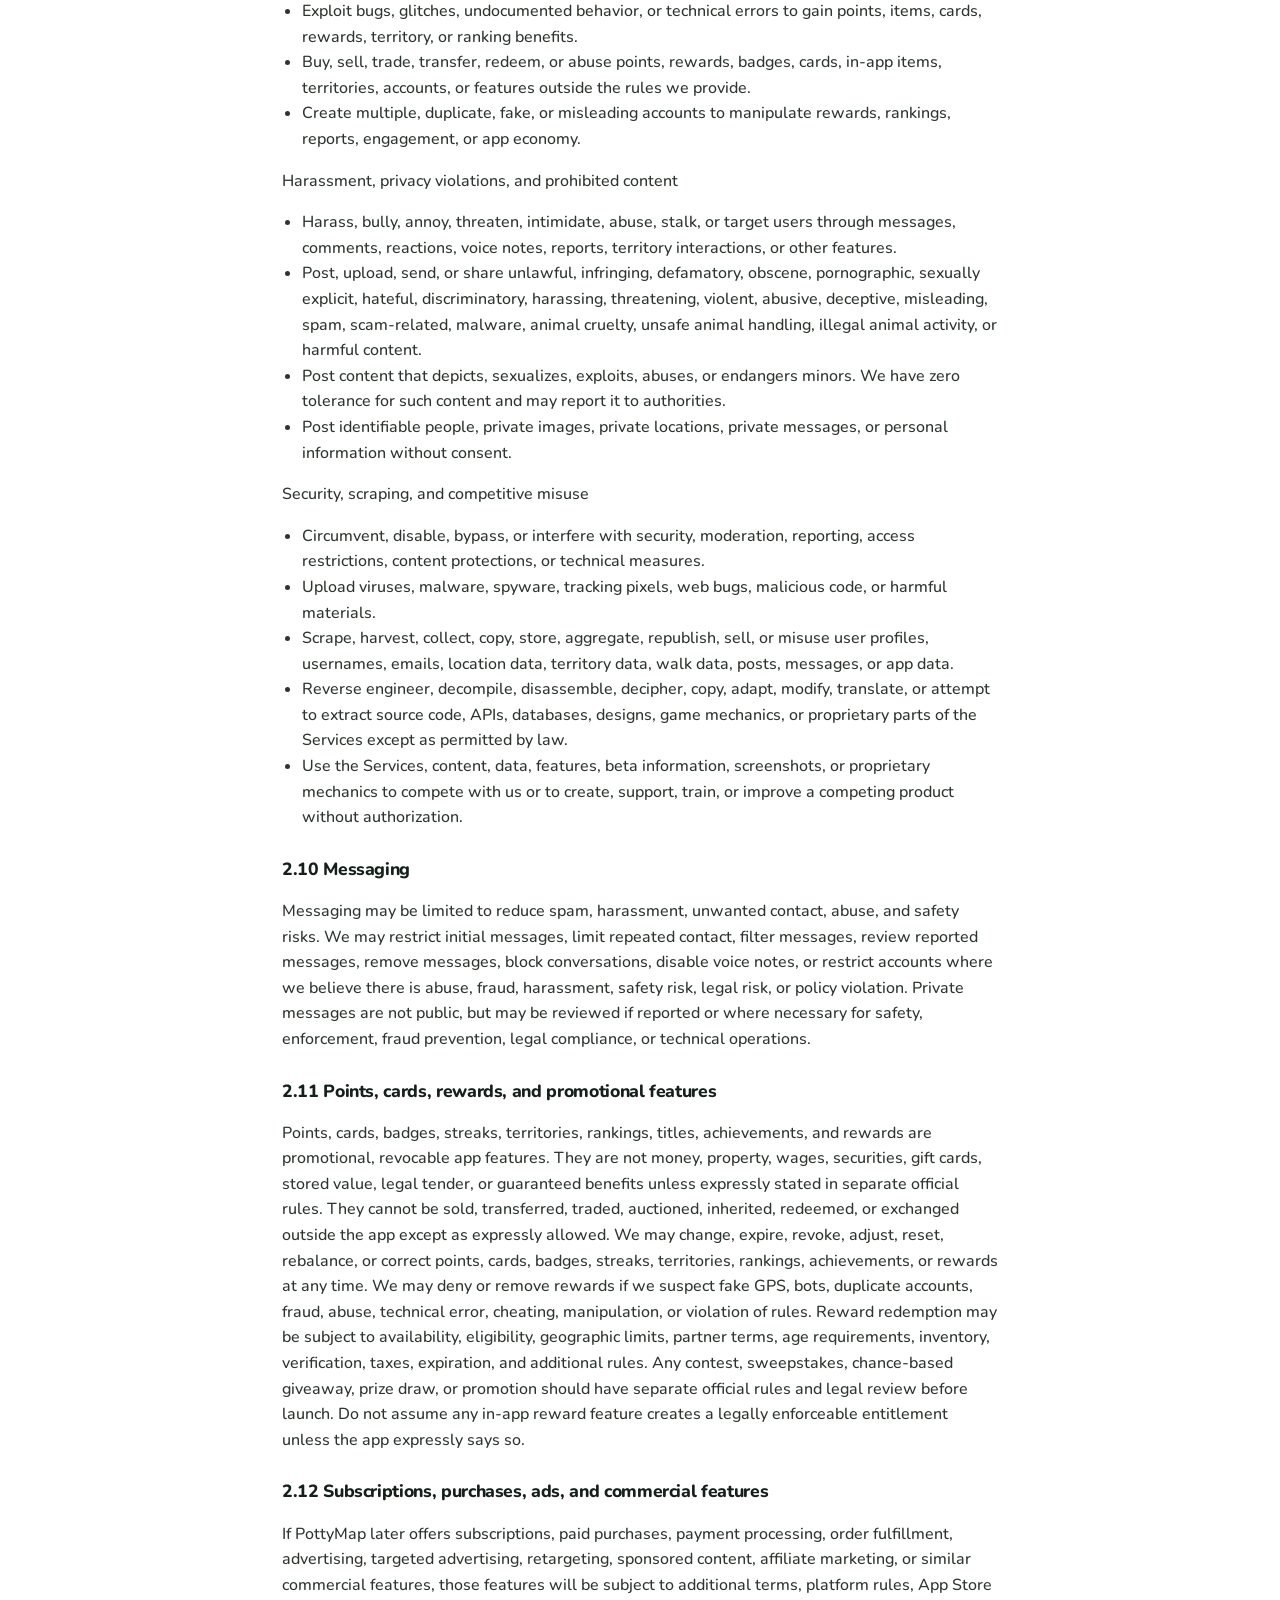
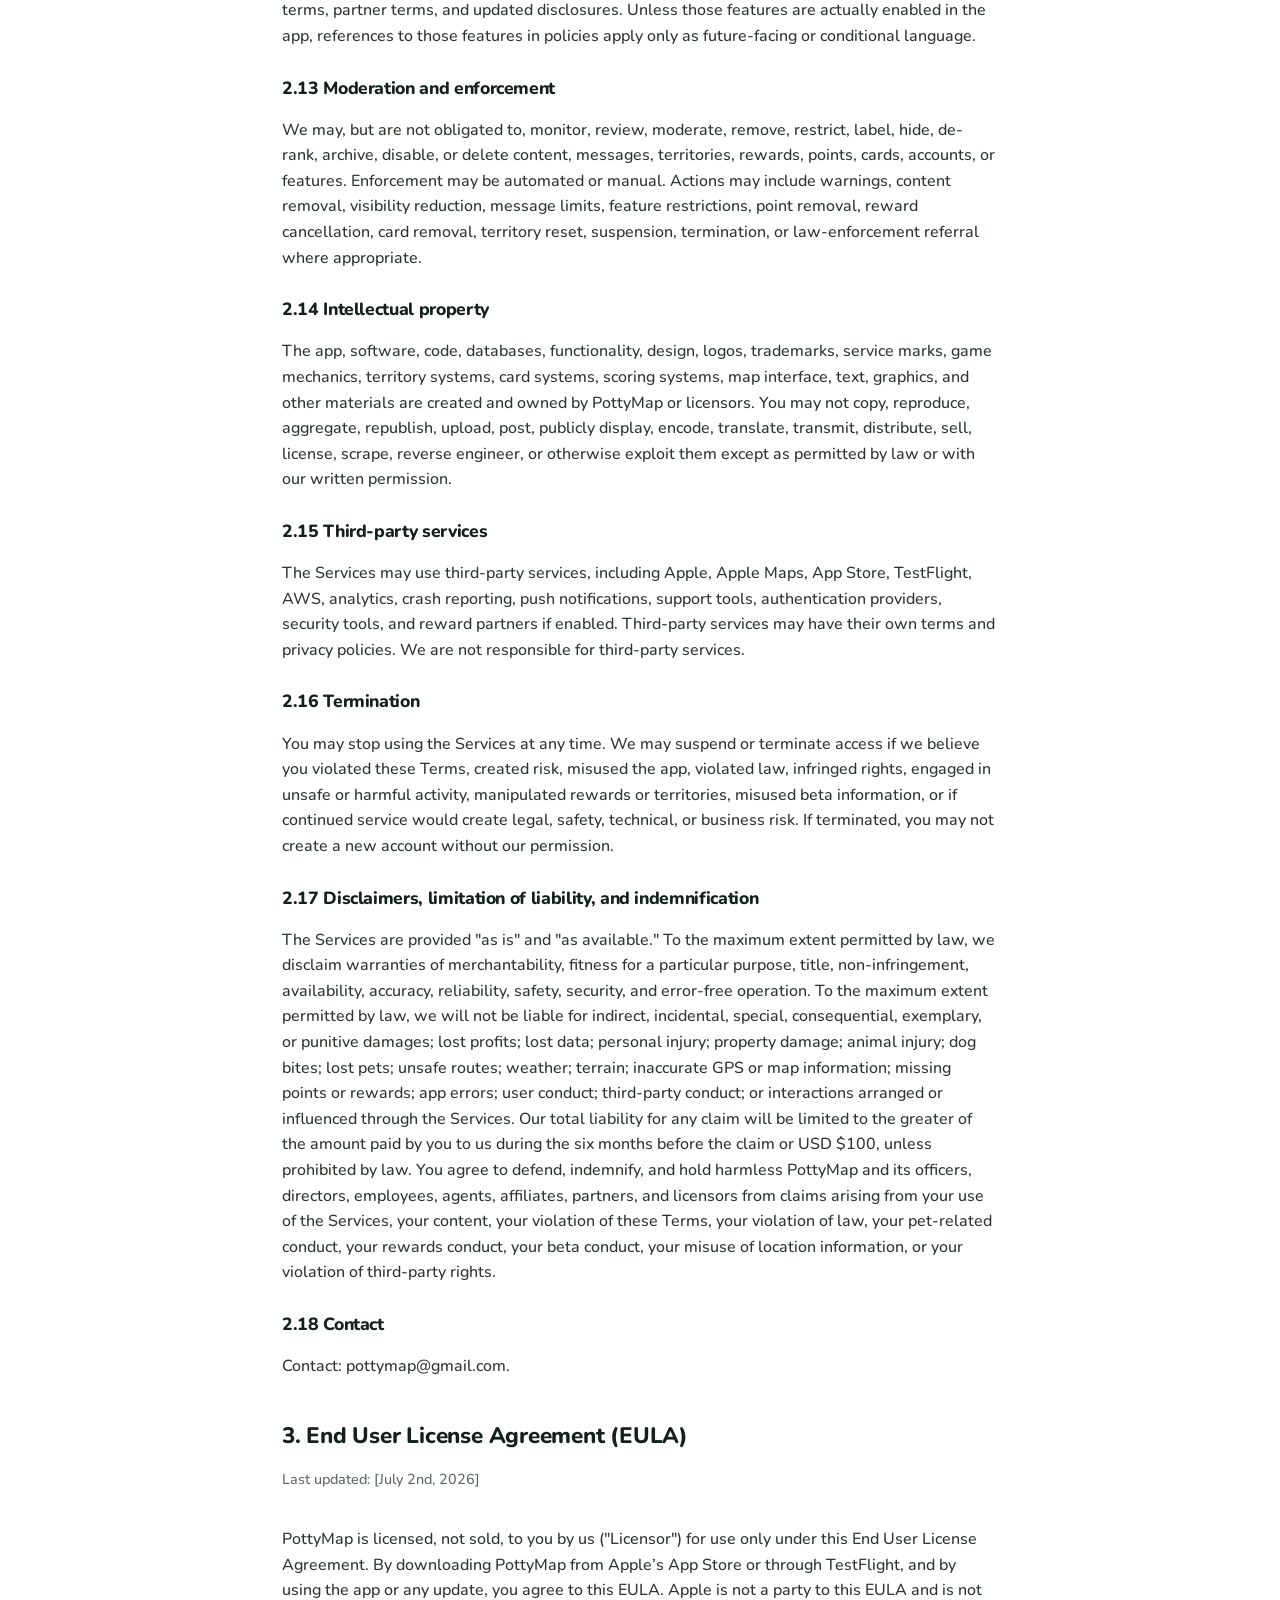
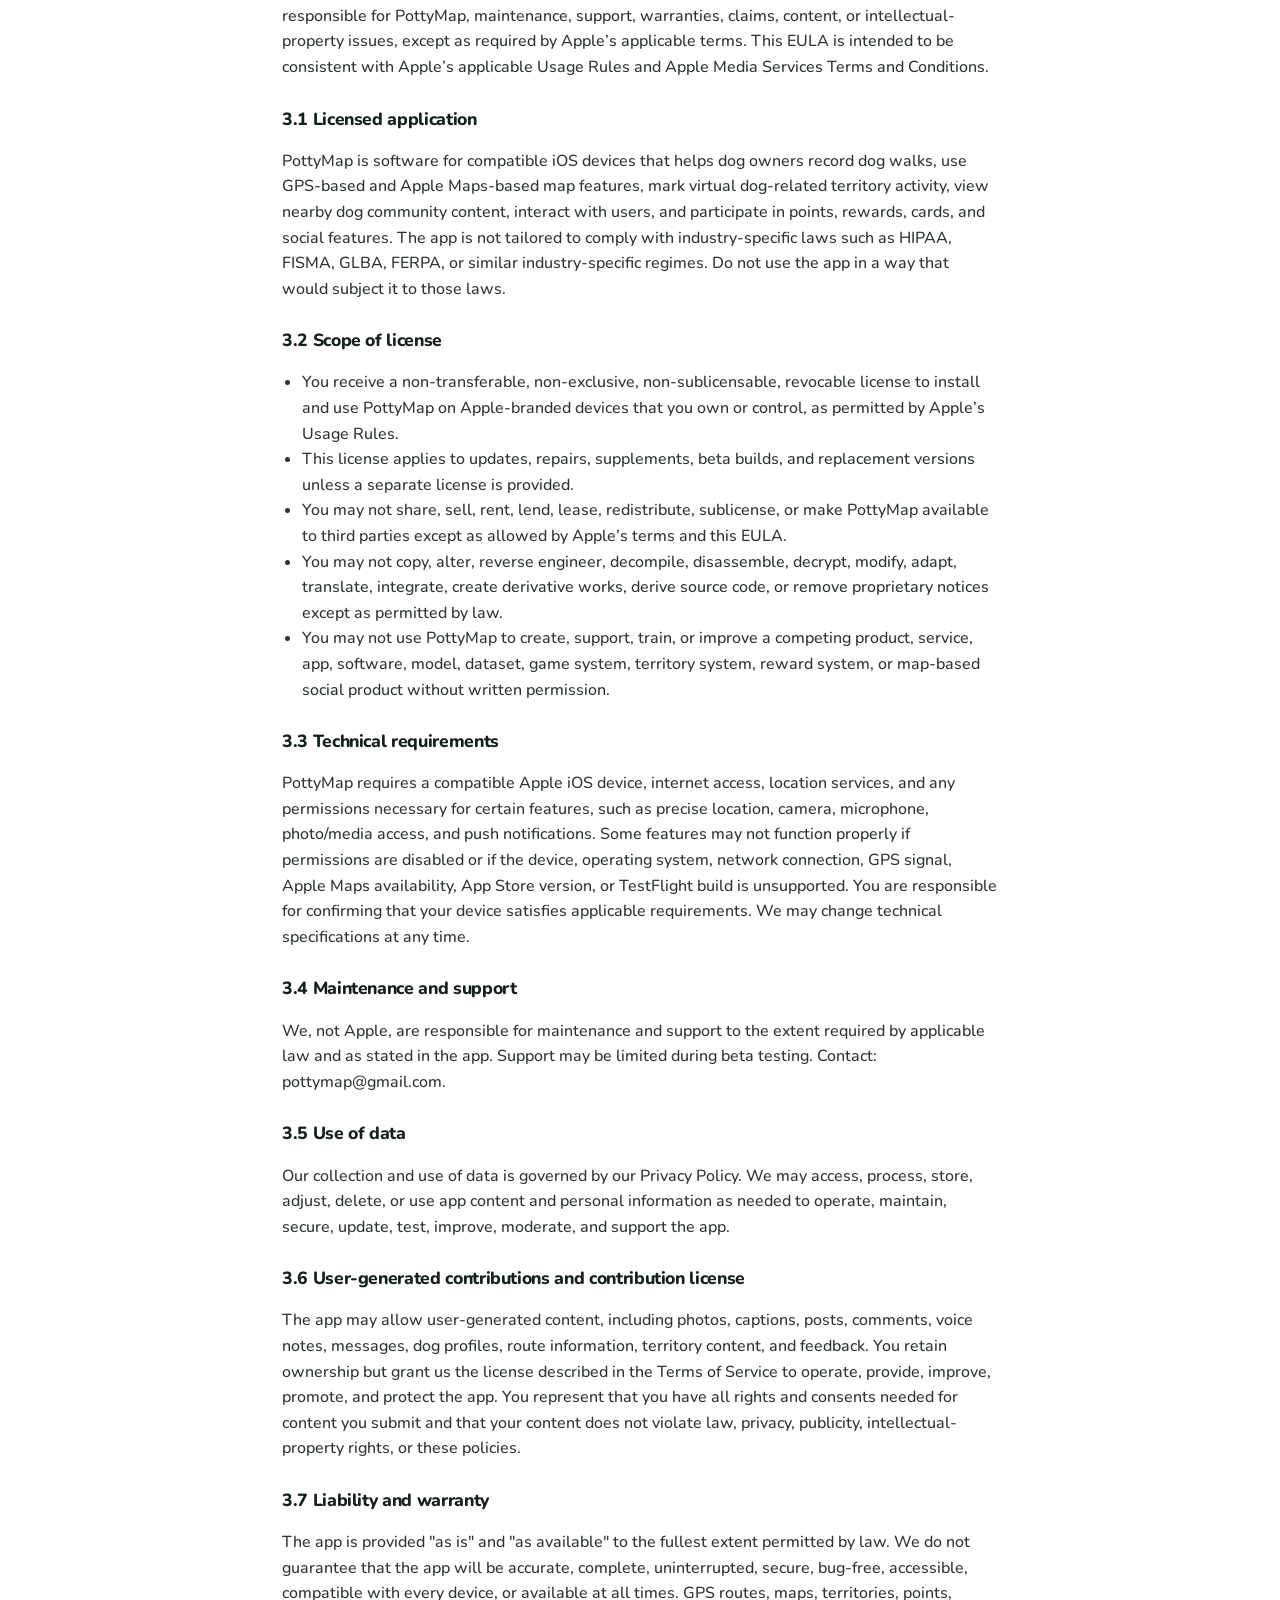
==== commit c0fc3447: "Website polish: new hero screenshots, Nunito, subtle motion, refined cards/footer - Replace hero pho" ====
--- a/privacy.html
+++ b/privacy.html
@@ -3,10 +3,15 @@
 <head>
   <meta charset="UTF-8" />
   <meta name="viewport" content="width=device-width, initial-scale=1.0" />
+  <meta name="theme-color" content="#2f9e44" />
+  <script>document.documentElement.classList.add('js');</script>
   <title>Privacy Policy &amp; Legal — PottyMap</title>
   <meta name="description" content="PottyMap Privacy Policy, Terms of Service, EULA, and related legal policies." />
   <link rel="icon" type="image/png" href="images/favicon.png" />
   <link rel="apple-touch-icon" href="images/apple-touch-icon.png" />
+  <link rel="preconnect" href="https://fonts.googleapis.com" />
+  <link rel="preconnect" href="https://fonts.gstatic.com" crossorigin />
+  <link rel="stylesheet" href="https://fonts.googleapis.com/css2?family=Nunito:wght@400;500;700;800&display=swap" />
   <link rel="stylesheet" href="style.css" />
 </head>
 <body>
@@ -396,13 +401,25 @@
   </main>
 
   <footer class="site-footer">
-    <div class="container">
+    <div class="container footer-top">
+      <div class="footer-brand">
+        <a class="brand" href="/">
+          <img class="logo-mark" src="images/logo.png" alt="" aria-hidden="true" />
+          PottyMap
+        </a>
+        <p class="footer-tag">Claim the neighborhood, one walk at a time.</p>
+      </div>
+      <nav class="footer-links" aria-label="Footer">
+        <a href="index.html#features">Features</a>
+        <a href="support.html">Support</a>
+        <a href="privacy.html">Privacy Policy</a>
+      </nav>
+    </div>
+    <div class="container footer-bottom">
       <span>© 2026 PottyMap</span>
-      <div class="footer-links">
-        <a href="privacy.html">Privacy Policy</a>
-        <a href="support.html">Support</a>
-      </div>
+      <span class="footer-made">Made for dogs &amp; their humans 🐾</span>
     </div>
   </footer>
+  <script src="main.js" defer></script>
 </body>
 </html>
--- a/style.css
+++ b/style.css
@@ -20,7 +20,7 @@
 
   --radius: 18px;
   --maxw: 1080px;
-  --font: -apple-system, BlinkMacSystemFont, "Segoe UI", Roboto, Helvetica, Arial, sans-serif;
+  --font: 'Nunito', -apple-system, BlinkMacSystemFont, "Segoe UI", Roboto, Helvetica, Arial, sans-serif;
   --shadow-sm: 0 1px 2px rgba(20, 40, 25, 0.04), 0 6px 18px rgba(20, 40, 25, 0.05);
   --shadow-md: 0 12px 30px rgba(20, 40, 25, 0.10);
   --shadow-lg: 0 34px 64px rgba(20, 40, 25, 0.18);
@@ -39,6 +39,14 @@
 }
 
 a { color: var(--green-dark); }
+
+/* Nunito reads a touch light at default weight — firm up headings + body. */
+body { font-weight: 500; }
+h1, h2, h3 { font-weight: 800; letter-spacing: -0.02em; }
+
+::selection { background: rgba(47, 158, 68, 0.20); }
+:focus-visible { outline: 3px solid rgba(47, 158, 68, 0.55); outline-offset: 2px; border-radius: 6px; }
+a:focus-visible, .btn:focus-visible { outline-offset: 3px; }
 
 .container {
   max-width: var(--maxw);
@@ -238,29 +246,33 @@
   border: 1px solid var(--border);
   border-radius: var(--radius);
   padding: 28px;
+  min-height: 208px;
   box-shadow: var(--shadow-sm);
-  transition: transform 0.18s ease, box-shadow 0.18s ease;
-}
-.card:hover { transform: translateY(-4px); box-shadow: var(--shadow-md); }
+  transition: transform 0.2s cubic-bezier(.2,.7,.2,1), box-shadow 0.2s ease, border-color 0.2s ease;
+}
+.card:hover { transform: translateY(-5px); box-shadow: var(--shadow-md); border-color: #d3e4d8; }
 .card h3 { margin: 0 0 8px; font-size: 1.18rem; letter-spacing: -0.01em; }
 .card p { margin: 0; color: var(--muted); font-size: 0.98rem; }
 .card .icon {
-  width: 52px;
-  height: 52px;
-  border-radius: 14px;
+  width: 54px;
+  height: 54px;
+  border-radius: 15px;
   display: flex;
   align-items: center;
   justify-content: center;
   font-size: 1.6rem;
   margin-bottom: 18px;
-}
-/* per-card accent tints */
-.icon.c-green  { background: rgba(47, 158, 68, 0.13); }
-.icon.c-blue   { background: rgba(28, 126, 214, 0.13); }
-.icon.c-amber  { background: rgba(245, 159, 0, 0.16); }
-.icon.c-pink   { background: rgba(230, 73, 128, 0.13); }
-.icon.c-purple { background: rgba(112, 72, 232, 0.13); }
-.icon.c-teal   { background: rgba(12, 166, 120, 0.14); }
+  box-shadow: inset 0 0 0 1px rgba(20, 40, 25, 0.05);
+  transition: transform 0.2s ease;
+}
+.card:hover .icon { transform: scale(1.06) rotate(-3deg); }
+/* per-card accent tints — soft two-stop gradients */
+.icon.c-green  { background: linear-gradient(145deg, rgba(47, 158, 68, 0.20), rgba(47, 158, 68, 0.07)); }
+.icon.c-blue   { background: linear-gradient(145deg, rgba(28, 126, 214, 0.20), rgba(28, 126, 214, 0.07)); }
+.icon.c-amber  { background: linear-gradient(145deg, rgba(245, 159, 0, 0.24), rgba(245, 159, 0, 0.08)); }
+.icon.c-pink   { background: linear-gradient(145deg, rgba(230, 73, 128, 0.20), rgba(230, 73, 128, 0.07)); }
+.icon.c-purple { background: linear-gradient(145deg, rgba(112, 72, 232, 0.20), rgba(112, 72, 232, 0.07)); }
+.icon.c-teal   { background: linear-gradient(145deg, rgba(12, 166, 120, 0.20), rgba(12, 166, 120, 0.07)); }
 
 /* ---------- Spotlight ---------- */
 .spotlight { background: var(--bg-soft); }
@@ -329,21 +341,73 @@
 .site-footer {
   border-top: 1px solid var(--border);
   background: var(--bg-soft);
-  padding: 40px 0;
+  padding: 50px 0 32px;
   color: var(--muted);
   font-size: 0.92rem;
 }
-.site-footer .container {
+.footer-top {
   display: flex;
   justify-content: space-between;
-  align-items: center;
+  align-items: flex-start;
   flex-wrap: wrap;
-  gap: 16px;
-}
-.site-footer a { color: var(--muted); text-decoration: none; margin-left: 18px; }
-.site-footer a:first-child { margin-left: 0; }
-.site-footer a:hover { color: var(--ink); }
-.footer-links { display: flex; flex-wrap: wrap; }
+  gap: 26px;
+  padding-bottom: 26px;
+}
+.footer-brand .brand { font-size: 1.15rem; }
+.footer-tag { margin: 10px 0 0; max-width: 300px; color: var(--muted); }
+.footer-links { display: flex; flex-wrap: wrap; gap: 22px; }
+.footer-links a { color: var(--muted); text-decoration: none; font-weight: 600; }
+.footer-links a:hover { color: var(--ink); }
+.footer-bottom {
+  display: flex;
+  justify-content: space-between;
+  align-items: center;
+  flex-wrap: wrap;
+  gap: 10px;
+  padding-top: 22px;
+  border-top: 1px solid var(--border);
+}
+.footer-made { opacity: 0.9; }
+
+/* ---------- Hero brand accents ---------- */
+.hero-accent { position: absolute; z-index: 0; pointer-events: none; fill: currentColor; }
+.hero-accent--pin {
+  width: 88px; color: var(--amber); opacity: 0.16;
+  top: 4%; right: 6%; transform: rotate(12deg);
+}
+.hero-accent--paw {
+  width: 74px; color: var(--green); opacity: 0.14;
+  bottom: 6%; left: 2%; transform: rotate(-14deg);
+}
+
+/* ---------- Motion (scroll reveal + gentle float) ---------- */
+/* Hidden only when JS is present, so no-JS users still see everything. */
+.js .reveal {
+  opacity: 0;
+  transform: translateY(18px);
+  transition: opacity 0.6s ease, transform 0.6s cubic-bezier(0.2, 0.7, 0.2, 1);
+  will-change: opacity, transform;
+}
+.js .reveal.in { opacity: 1; transform: none; }
+
+/* hero phones drift gently (base rotations preserved at 0%/100%) */
+.phone-row .phone-back { animation: floatBack 6s ease-in-out infinite; }
+.phone-row .phone-front { animation: floatFront 7.2s ease-in-out infinite; }
+@keyframes floatBack {
+  0%, 100% { transform: rotate(-4deg) translateY(12px); }
+  50%      { transform: rotate(-4deg) translateY(3px); }
+}
+@keyframes floatFront {
+  0%, 100% { transform: rotate(3deg) translateY(0); }
+  50%      { transform: rotate(3deg) translateY(-9px); }
+}
+
+@media (prefers-reduced-motion: reduce) {
+  html { scroll-behavior: auto; }
+  .js .reveal { opacity: 1; transform: none; transition: none; }
+  .phone-row .phone-back, .phone-row .phone-front { animation: none; }
+  .card, .btn, .card .icon { transition: none; }
+}
 
 /* ---------- Responsive ---------- */
 @media (max-width: 880px) {
@@ -367,4 +431,6 @@
   .nav { gap: 12px; }
   .nav a { font-size: 0.85rem; }
   .nav .btn-primary { padding: 8px 14px; }
-}
+  .hero-accent { display: none; }
+  .footer-brand .brand { font-size: 1.05rem; }
+}
